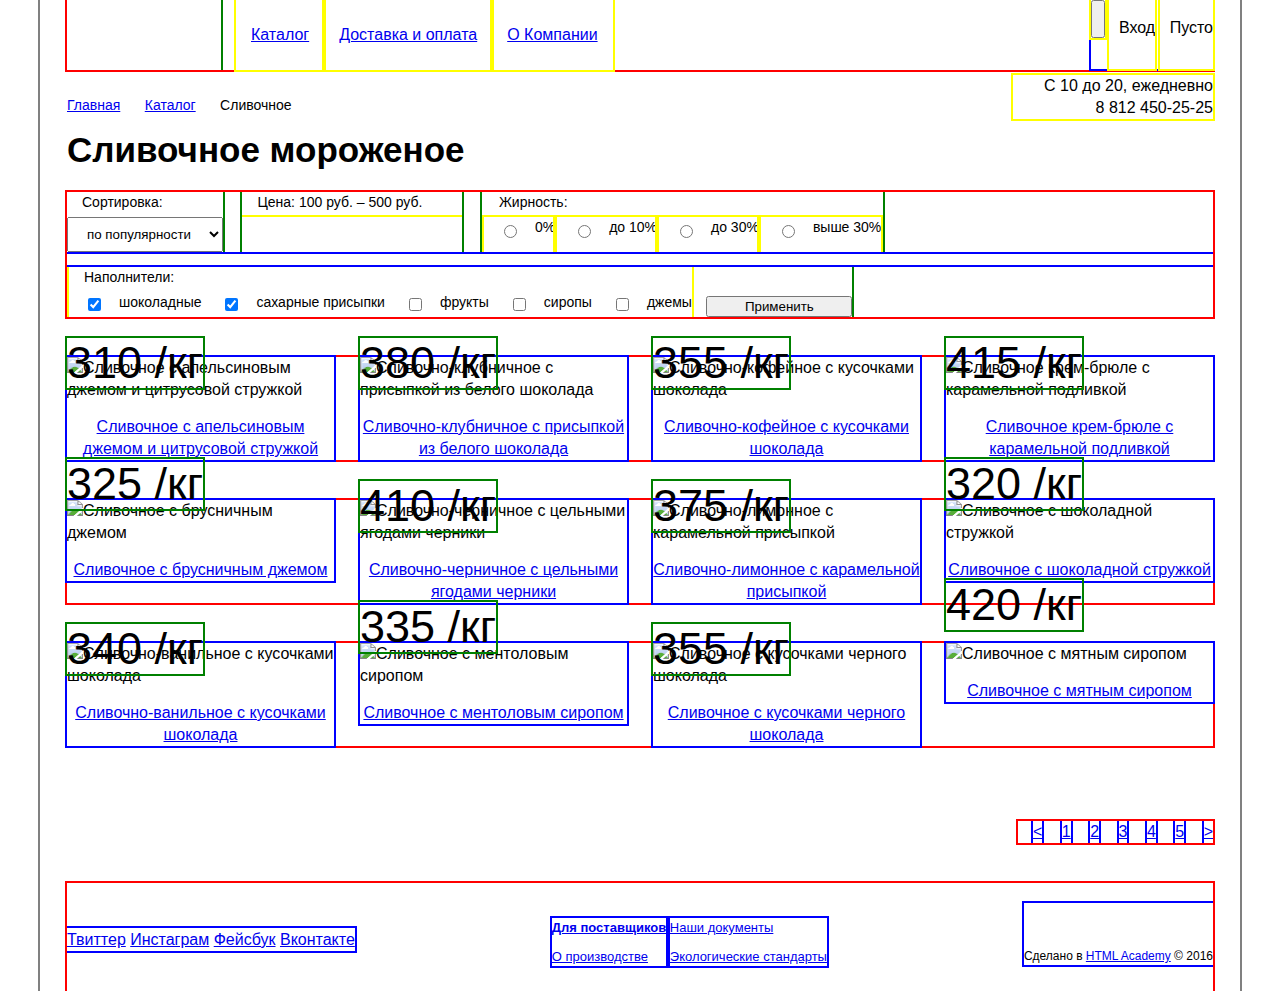
==== catalog.html @ 67624434 "setki" ====
<!DOCTYPE html>
<html lang="ru">
    <head>
        <meta charset="UTF-8">
        <meta http-equiv="X-UA-Compatible" content="IE=edge">
        <title>Глейси</title>
        <link href="css/normalize.css" type="text/css" rel="stylesheet">
        <link rel="stylesheet" href="css/style.css">
    </head>
    <body class="catalog">

        <header class="main-header clear-fix">
            <div class="column-left clear-fix">
                <div class="logo column-left">
                    <a href="index.html">
                        <img src="img/logo_gllacy.svg" width="154" height="64" alt="Глейси">
                    </a>
                </div> 
                <nav class="main-navigation column-left">
                    <ul>
                        <li class="menu-catalog"><a href="#">Каталог</a>
                            <ul class="sub-menu">
                                <li><a href="#">Новинки</a></li>
                                <li class="current">Сливочное</li>
                                <li><a href="#">Щербеты</a></li>
                                <li><a href="#">Фруктовый лед</a></li>
                                <li><a href="#">Мелорин</a></li>
                            </ul>
                        </li>
                        <li><a href="#">Доставка и оплата</a></li>
                        <li><a href="#">О Компании</a></li>
                    </ul>
                </nav>
            </div>

            <div class="column-right">
                <button class="search-form">
                    <form action="https://echo.htmlacademy.html" method="post">
                        <input type="search" name="search-item" placeholder="Что ищем?">
                    </form>
                </button>

                <div class="user-account">Вход
                    <form action="https://echo.htmlacademy.html" method="post">
                        <input type="mail" name="user-mail" placeholder="Электронная почта">
                        <input type="password" name="user-password" placeholder="Пароль">
                        <button type="submit">Войти</button>
                        <div>
                            <a href="#">Забыли пароль?</a>
                            <a href="#">Новая регистрация</a>
                        </div>
                    </form>
                </div>

                <div class="user-cart">Пусто
                    <div class="user-cart-items">
                        <table>
                            <tr class="user-cart-item">
                                <td class="user-cart-item-remouve"></td>
                                <td class="user-cart-item-image"><img src="img/icecreame_1.png" width="33" height="33"></td>
                                <td class="user-cart-item-title">Пломбир с апельсиновым джемом</td>
                                <td class="user-cart-item-couont">1,5 кг х 200 руб.</td>
                                <td class="user-cart-item-price">300 руб.</td>
                            </tr>
                            <tr class="user-cart-item">
                                <td class="user-cart-item-remouve"></td>
                                <td class="user-cart-item-image"><img src="img/icecreame_2.png" width="33" height="33"></td>
                                <td class="user-cart-item-title">Клубничный пломбир с присыпкой из белого шоколада</td>
                                <td class="user-cart-item-couont">1,5 кг х 300 руб</td>
                                <td class="user-cart-item-price">450 руб.</td>
                            </tr>
                        </table>
                        <div class="user-cart-items-summary">
                            Итого: <span class="price">750</span> руб.
                        </div>
                        <a class="btn" href="#">Оформить заказ</a>
                    </div>
                </div>

                <div class="header-contacts">
                    <div class="date-range">С 10 до 20, ежедневно</div>
                    <div class="phone">8 812 450-25-25</div>
                </div>
            </div>
        </header>

        <main class="catalog-content clear-fix">

            <ul class="breadcrumbs">
                <li><a href="#">Главная</a></li>
                <li><a href="#">Каталог</a></li>
                <li class="active">Сливочное</li>
            </ul>

            <h1 class="catalog-header">Сливочное мороженое</h1>

            <section class="catalog-filter">
                <form action="https://echo.htmlacademy.ru" method="post">
                    <div class="catalog-filter-row">
                        <div class="catalog-filter-item">
                            <label for="popularity-field">Сортировка:</label><br>
                            <select name="popularity" id="popularity-field">
                                <option value="по популярности">по популярности</option>
                                <option value="сначала недорогие">сначала недорогие</option>
                                <option value="сначала дорогие">сначала дорогие</option>
                                <option value="по жирности">по жирности</option>
                            </select>
                        </div>
                        <div class="catalog-filter-item">
                            <label>Цена: 100 руб. – 500 руб.</label>
                            <div class="price-range"></div>
                        </div>
                        <div class="catalog-filter-item">
                            <fieldset class="richness">
                                <legend>Жирность:</legend>
                                <div class="fieldset-item">
                                    <input type="radio" name="richnes" value="0" id="zero">
                                    <label for="zero">0%</label>
                                </div>
                                <div class="fieldset-item">
                                    <input type="radio" name="richnes" value="10" id="up-10">
                                    <label for="up-10">до 10%</label>
                                </div>
                                <div class="fieldset-item">
                                    <input type="radio" name="richnes" value="30" id="up-30">
                                    <label for="up-30">до 30%</label>
                                </div>
                                <div class="fieldset-item">
                                    <input type="radio" name="richnes" value="30" id="more-30">
                                    <label for="more-30">выше  30%</label>
                                </div>
                            </fieldset>
                        </div>
                    </div>
                    <div class="catalog-filter-row">
                        <div class="catalog-filter-item">
                            <fieldset class="fillers">
                                <legend>Наполнители:</legend>
                                <div class="fieldset-item">
                                    <input type="checkbox" name="chocolate" id="chocolate-field" checked>
                                    <label for="chocolate-field">шоколадные</label>
                                </div>
                                <div class="fieldset-item">
                                    <input type="checkbox" name="suger" id="suger-field" checked>
                                    <label for="suger-field">сахарные присыпки</label>
                                </div>
                                <div class="fieldset-item">
                                    <input type="checkbox" name="fruits" id="fruits-field">
                                    <label for="fruits-field">фрукты</label>
                                </div>
                                <div class="fieldset-item">
                                    <input type="checkbox" name="syrups" id="syrups-field">
                                    <label for="syrups-field">сиропы</label>
                                </div>
                                <div class="fieldset-item">
                                    <input type="checkbox" name="jams" id="jams-field">
                                    <label for="jams-field">джемы</label>
                                </div>
                            </fieldset>
                            <button class="btn" type="submit">Применить</button>
                        </div>
                    </div>
                </form>
            </section>

            <section class="goods">
                <div class="goods-row clear-fix">
                    <article class="goods-item">
                        <img src="img/goods_item_1.png" width="267" height="267" alt="Сливочное с апельсиновым джемом и цитрусовой стружкой">
                        <div class="goods-item-price">
                            <span class="goods-item-price-value">310</span>
                            <span class="goods-item-price-valute rouble"></span>
                            <span class="goods-item-unity">/кг</span>
                        </div>
                        <a class="goods-item-title" href="#">Сливочное с апельсиновым джемом и цитрусовой стружкой</a>
                        <button class="btn hidden">Быстрый просмотр</button>
                    </article>
                    <article class="goods-item">
                        <img src="img/goods_item_2.png" width="267" height="267" alt="Сливочно-клубничное с присыпкой из белого шоколада">
                        <div class="goods-item-price">
                            <span class="goods-item-price-value">380</span>
                            <span class="goods-item-price-valute rouble"></span>
                            <span class="goods-item-unity">/кг</span>
                        </div>
                        <a class="goods-item-title" href="#">Сливочно-клубничное с присыпкой из белого шоколада</a>
                        <button class="btn hidden">Быстрый просмотр</button>
                    </article>
                    <article class="goods-item">
                        <img src="img/goods_item_3.png" width="267" height="267" alt="Сливочно-кофейное с кусочками шоколада">
                        <div class="goods-item-price">
                            <span class="goods-item-price-value">355</span>
                            <span class="goods-item-price-valute rouble"></span>
                            <span class="goods-item-unity">/кг</span>
                        </div>
                        <a class="goods-item-title" href="#">Сливочно-кофейное с кусочками шоколада</a>
                        <button class="btn hidden">Быстрый просмотр</button>
                    </article>
                    <article class="goods-item">
                        <img src="img/goods_item_4.png" width="267" height="267" alt="Сливочное крем-брюле с карамельной подливкой">
                        <div class="goods-item-price">
                            <span class="goods-item-price-value">415</span>
                            <span class="goods-item-price-valute rouble"></span>
                            <span class="goods-item-unity">/кг</span>
                        </div>
                        <a class="goods-item-title" href="#">Сливочное крем-брюле с карамельной подливкой</a>
                        <button class="btn hidden">Быстрый просмотр</button>
                    </article>
                </div>
                <div class="goods-row clear-fix">
                    <article class="goods-item">
                        <img src="img/goods_item_5.png" width="267" height="267" alt="Сливочное с брусничным джемом">
                        <div class="goods-item-price">
                            <span class="goods-item-price-value">325</span>
                            <span class="goods-item-price-valute rouble"></span>
                            <span class="goods-item-unity">/кг</span>
                        </div>
                        <a class="goods-item-title" href="#">Сливочное с брусничным джемом</a>
                        <button class="btn hidden">Быстрый просмотр</button>
                    </article>
                    <article class="goods-item">
                        <img src="img/goods_item_6.png" width="267" height="267" alt="Сливочно-черничное с цельными ягодами черники">
                        <div class="goods-item-price">
                            <span class="goods-item-price-value">410</span>
                            <span class="goods-item-price-valute rouble"></span>
                            <span class="goods-item-unity">/кг</span>
                        </div>
                        <a class="goods-item-title" href="#">Сливочно-черничное с цельными ягодами черники</a>
                        <button class="btn hidden">Быстрый просмотр</button>
                    </article>
                    <article class="goods-item">
                        <img src="img/goods_item_7.png" width="267" height="267" alt="Сливочно-лимонное с карамельной присыпкой">
                        <div class="goods-item-price">
                            <span class="goods-item-price-value">375</span>
                            <span class="goods-item-price-valute rouble"></span>
                            <span class="goods-item-unity">/кг</span>
                        </div>
                        <a class="goods-item-title" href="#">Сливочно-лимонное с карамельной присыпкой</a>
                        <button class="btn hidden">Быстрый просмотр</button>
                    </article>
                    <article class="goods-item">
                        <img src="img/goods_item_8.png" width="267" height="267" alt="Сливочное с шоколадной стружкой">
                        <div class="goods-item-price">
                            <span class="goods-item-price-value">320</span>
                            <span class="goods-item-price-valute rouble"></span>
                            <span class="goods-item-unity">/кг</span>
                        </div>
                        <a class="goods-item-title" href="#">Сливочное с шоколадной стружкой</a>
                        <button class="btn hidden">Быстрый просмотр</button>
                    </article>
                </div>
                <div class="goods-row clear-fix">
                    <article class="goods-item">
                        <img src="img/goods_item_9.png" width="267" height="267" alt="Сливочно-ванильное с кусочками шоколада">
                        <div class="goods-item-price">
                            <span class="goods-item-price-value">340</span>
                            <span class="goods-item-price-valute rouble"></span>
                            <span class="goods-item-unity">/кг</span>
                        </div>
                        <a class="goods-item-title" href="#">Сливочно-ванильное с кусочками шоколада</a>
                        <button class="btn hidden">Быстрый просмотр</button>
                    </article>
                    <article class="goods-item">
                        <img src="img/goods_item_10.png" width="267" height="267" alt="Сливочноe с ментоловым сиропом">
                        <div class="goods-item-price">
                            <span class="goods-item-price-value">335</span>
                            <span class="goods-item-price-valute rouble"></span>
                            <span class="goods-item-unity">/кг</span>
                        </div>
                        <a class="goods-item-title" href="#">Сливочноe с ментоловым сиропом</a>
                        <button class="btn hidden">Быстрый просмотр</button>
                    </article>                    
                    <article class="goods-item">
                        <img src="img/goods_item_11.png" width="267" height="267" alt="Сливочное с кусочками черного шоколада">
                        <div class="goods-item-price">
                            <span class="goods-item-price-value">355</span>
                            <span class="goods-item-price-valute rouble"></span>
                            <span class="goods-item-unity">/кг</span>
                        </div>
                        <a class="goods-item-title" href="#">Сливочное с кусочками черного шоколада</a>
                        <button class="btn hidden">Быстрый просмотр</button>
                    </article>
                    <article class="goods-item">
                        <img src="img/goods_item_12.png" width="267" height="267" alt="Сливочное с мятным сиропом">
                        <div class="goods-item-price">
                            <span class="goods-item-price-value">420</span>
                            <span class="goods-item-price-valute rouble"></span>
                            <span class="goods-item-unity">/кг</span>
                        </div>
                        <a class="goods-item-title" href="#">Сливочное с мятным сиропом</a>
                        <button class="btn hidden">Быстрый просмотр</button>
                    </article>
                </div>
            </section>
                
            <ul class="pagination">
                <li class="prev"><a href="#">&lt;</a></li>
                <li class="active"><a href="#">1</a></li>
                <li><a href="#">2</a></li>
                <li><a href="#">3</a></li>
                <li><a href="#">4</a></li>
                <li><a href="#">5</a></li>
                <li class="next"><a href="#">&gt;</a></li>
            </ul>

        </main>

        <footer class="main-footer">

            <ul class="footer-social column-left">
                <li><a class="social-btn social-btn-twit" href="#">Твиттер</a></li>
                <li><a class="social-btn social-btn-inst" href="#">Инстаграм</a></li>
                <li><a class="social-btn social-btn-vb" href="#">Фейсбук</a></li>
                <li><a class="social-btn social-btn-vk" href="#">Вконтакте</a></li>
            </ul>

            <ul class="footer-info">
                <li>
                    <a href="#">Для поставщиков</a>
                    <a href="#">О производстве</a>
                </li>
                <li>
                    <a href="#">Наши документы</a>
                    <a href="#">Экологические стандарты</a>
                </li>
            </ul>

            <div class="footer-logo column-right">
                <a href="https://htmlacademy.ru">
                    <img src="img/log_htmlacademy.svg" width="108" height="38" alt="HTML Academy">
                </a>
                <p>Сделано в <a href="https://htmlacademy.ru">HTML Academy</a> © 2016</p>
            </div>
                
        </footer>
        <script src="js/script.js"></script>
    </body>
</html>
---- css/style.css ----
.column-left {
    float: left;
}

.column-right {
    float: right;
}

.clear-fix {
    content: '';
    display: table;
    clear: both;
}

.hidden {
    display: none;
}



body {
    outline: 2px solid grey;
    font-size: 16px;
    line-height: 22px;
    color: #000000;
    font-weight: normal;
    font-family: Roboto, Arial, sans-serif;
    padding-left: 27px;
    padding-right: 27px;
    width: 1146px;
    margin: 0 auto;
}

.index h2 {
    font-size: 35px;
    line-height: 43px;
    color: #ffffff;
    font-weight: bold;
}

.catalog h1 {
    font-size: 35px;
    line-height: 45px;
    color: #ffffff;
    font-weight: bold;
}





.main-header {
    outline: 2px solid red;
    width: 100%;
    position: relative;
    z-index: 2;
}

    .main-header .column-left {
        outline: 2px solid blue;
    }

        .main-header .logo {
            outline: 2px solid green;
            margin-right: 15px;
        }

        .main-header .main-navigation {
            outline: 2px solid green;
        }

            .main-navigation>ul {
                list-style-type: none;
                margin: 0;
                padding: 0;
                font-size: 0;
            }

                .main-navigation>ul>li {
                    outline: 2px solid yellow;
                    display: inline-block;
                    vertical-align: top;
                    font-size: 16px;
                    padding: 24px 15px;
                    position: relative;
                }

                    .main-navigation .sub-menu {
                        display: none;
                        outline: 2px solid orange;
                        list-style-type: none;
                        margin: 0;
                        padding: 0;

                        position: absolute;
                        top: 55px;
                        left: -4px;

                        width: 130px;
                        padding: 0 7.5px;
                    }

                    .menu-catalog > a:hover ~ .sub-menu {
                        display: block;
                    }

                        .sub-menu li {
                            font-size: 14px;
                            line-height: 20px;
                            padding: 10px 13px;
                        }

                        .sub-menu li:first-child {
                            border-bottom: 1px solid #d1d0ce;
                        }

    .main-header .column-right {
        outline: 2px solid blue;
        position: relative;
    }

        .main-header .search-form,
        .main-header .user-account,
        .main-header .user-cart {
            display: inline-block;
            vertical-align: top;
            height: 35px;
            padding: 17px 0 17px 10px;
        }

        .main-header .search-form {
            outline: 2px solid yellow;
            position: relative;
        }
            .search-form form {
                position: absolute;
                z-index: 10;
                right: 0;
                bottom: -80px;

                display: none;
                padding: 15px;

                background-color: #f8f7f4;
            }

                .search-form input {
                    font-size: 14px;
                    line-height: 24.3px;

                    padding: 8px 12.5px;

                    width: 220px;
                }

        .main-header .user-account {
            outline: 2px solid yellow;
            position: relative;
        }

            .user-account form {
                padding: 20px 15px 15px 15px;
                background-color: #f8f7f4;
                display: none;
                position: absolute;
                z-index: 10;
                right: 0;
            }

                .user-account input {
                    display: block;
                    font-size: 14px;
                    line-height: 24.3px;
                    padding: 8px 12.5px;
                    width: 220px;
                }

                .user-account input[type="mail"] {
                    margin-bottom: 10px;
                }

                .user-account input[type="password"] {
                    margin-bottom: 15px;
                }

                .user-account button {
                    margin-right: 20px;
                }
                .user-account div {
                    display: inline-block;
                    vertical-align: top;
                }

                    .user-account a {
                        display: block;
                    }

        .main-header .user-cart {
            outline: 2px solid yellow;
            position: relative;
        }
            .user-cart .user-cart-items {
                outline: 2px solid orange;
                display: none;
                position: absolute;
                right: 0;
                z-index: 10;
                padding: 25px 15px 20px 15px;
                background-color: #f8f7f4;
            }
                .user-cart-items table {
                    margin-bottom: 15px;
                    width: 521px;
                }

                    .user-cart .user-cart-item {
                        outline: 2px solid coral;
                        font-size: 13px;
                        line-height: 19px;
                    }

                        .user-cart-item td {
                            outline: 2px solid darkcyan;
                            padding: 10px;
                        }

                        .user-cart-item .user-cart-item-remouve {
                            width: 25px;
                            height: 33px;
                        }

                        .user-cart-item .user-cart-item-image {
                            width: 33px;
                            height: 33px;
                        }

                        .user-cart-item .user-cart-item-title {
                            width: 215px;
                        }
                    .user-cart-items .user-cart-items-summary {
                        border-top: 1px solid #cacac7;
                        font-size: 15px;
                        line-height: 21px;
                        font-weight: bold;
                        padding-top: 15px;
                        padding-bottom: 15px;
                        text-align: right;
                    }

                    .user-cart-items .btn {
                        float: right;
                    }

        .main-header .header-contacts {
            outline: 2px solid yellow;
            position: absolute;
            right: 0;
            top: 75px;
            text-align: right;
            width: 200px;
        }

.main-content {
    position: relative;
}

    .main-content .slider {
        position: relative;
    }

        .main-content .slider-image {
            outline: 2px solid blue;
            position: relative;
            height: 570px;
        }

            .slider-image img {
                position: absolute;
                top: -80px;
                z-index: -100;
            }

            .slider-image figcaption {
                position: absolute;
                left: 50%;
                top: 55%;

                font-size: 60px;
                line-height: 60.35px;
                color: #fff;

                width: 698px;
                transform: translateX(-349px);
                outline: 2px solid red;

                text-align: center;
            }

        .slider .slider-toggle-button {
            outline: 2px solid red;
            position: absolute;
            width: 280px;
            bottom: 65px;
            left: 50%;
            transform: translateX(-140px);

            text-align: center;
        }

        .slider .slider-toggle {
            outline: 2px solid red;
            list-style-type: none;
            margin: 0;
            padding: 0;

            position: absolute;
            bottom: 65px;
        }

            .slider-toggle li {
                display: inline-block;
                vertical-align: top;
                width: 20px;
                height: 20px;
                border: 2px solid #000;
                border-radius: 50%;
            }

    .main-content .promo-row {
        outline: 2px solid red;
        width: 100%;
        margin-bottom: 40px;
    }

        .promo-row .promo-item {
            outline: 2px solid blue;
            position: relative;
            width: 520px;
            height: 190px;
            padding: 20px;
        }

            .promo-item .promo-title {
                font-size: 35px;
                line-height: 45px;
                color: #000;
                margin: 0;
                margin-bottom: 15px;
            }

            .promo-item .promo-description {
                font-size: 18px;
                line-height: 24px;
                margin: 0;
            }

            .promo-item .promo-button {
                outline: 2px solid green;
                position: absolute;
                bottom: 20px;
                right: 20px;
            }

    .main-content .goods-row,
    .catalog-content .goods-row {
        outline: 2px solid red;
        margin-bottom: 40px;
    }

    .catalog-content .goods-row:last-child {
        margin-bottom: 0;
    }


        .goods-row .goods-item {
            outline: 2px solid blue;
            float: left;
            width: 267px;
            margin-right: 26px;
            position: relative;
        }

        .goods-row .goods-item:last-child {
            margin-right: 0;
        }

            .goods-item img {
                margin-bottom: 15px;
            }

            .goods-item .goods-item-price {
                outline: 2px solid green;
                position: absolute;
                bottom: 72px;
                font-size: 45px;
                line-height: 50px;
            }

            .goods-item .goods-item-title {
                display: block;
                font-size: 16px;
                line-height: 22px;

                text-align: center;
            }

    .main-content .shop-advantage {
        outline: 2px solid red;
        padding: 30px 20px 25px 20px;
        margin-bottom: 40px;
    }

        .shop-advantage .shop-advantage-main {
            font-size: 24px;
            line-height: 30px;
            margin: 0;
            margin-bottom: 25px;
        }

        .shop-advantage ul {
            list-style-type: none;
            margin: 0;
            padding: 0;

            width: 100%;
        }

            .shop-advantage li {
                outline: 2px solid blue;
                width: 540px;
            }

                .shop-advantage li p {
                    margin: 0;
                    font-size: 16px;
                    line-height: 22px;
                    padding-left: 55px;
                }

                .shop-advantage p:first-child {
                    margin-bottom: 20px;
                }

    .main-content .promo-row {
        
    }

        .promo-row .promo-item-news {

        }

            .promo-item-news div {
                font-size: 16px;
                line-height: 22px;
            }

            .promo-item-news a {
                font-size: 24px;
                line-height: 30px;
                font-weight: bold;
            }
        
        .promo-row .promo-item-delivery {

        }


            .promo-item-delivery p {
                font-size: 16px;
                line-height: 22px;
                margin: 0;
                margin-bottom: 35px;
            }

            .promo-item-delivery input {
                font: 16px;
                line-height: 24.3px;
                padding: 10px;
                width: 335px;
            }

    .main-content .map {
        outline: 2px solid red;
        position: relative;
    }

        .map .map-container {
            height: 430px;
        }

        .map .map-contacts {
            outline: 2px solid blue;
            position: absolute;
            right: 0;
            top: 67px;
            padding: 30px 28px;
        }

            .map-contacts p {
                margin: 0;
                font-size: 14px;
                line-height: 20px;
            }

            .map-contacts .map-contacts-address {
                margin-bottom: 20px;
            }

                .map-contacts span {
                    display: block;
                    font-size: 18px;
                    line-height: 24p;
                    font-weight: bold;
                }

                .map-contacts-address span {
                    margin-top: 10px;
                }

            .map-contacts .map-contacts-phone {
                margin-bottom: 25px;
            }

                .map-contacts-phone span {
                    margin-top: 10px;
                    margin-bottom: 10px;
                }

            .map-contacts > button {
                font-size: 17px;
                line-height: 24.3px;
                font-weight: bold;
                padding-top: 15px;
                padding-bottom: 15px;
                width: 100%;
            }

    .index .modal-window {
        outline: 2px solid green;
        display: none;
        position: fixed;
        top: 0;
        left: 0;
        z-index: 3;
        width: 100%;
        height: 100%;
        overflow: auto;
        background-color: rgba(0, 0, 0, 0.4);
    }

        .modal-window .modal-content {
            outline: 2px solid yellow;
            position: absolute;
            top: 100px;
            left: 50%;
            transform: translateX(-240px);
            padding: 15px 25px 25px 25px;
            width: 430px;
            background-color: #f8f7f4;
        }

            .modal-content p {
                margin: 0;
                margin-bottom: 20px;
                font-size: 24px;
                line-height: 30px;
            }

            .modal-content form {

            }

                .modal-content input {
                    display: block;
                    font-size: 16px;
                    line-height: 24.3px;
                    padding: 15px;
                    width: 236px;
                    margin-bottom: 20px;
                }

                .modal-content textarea {
                    display: block;
                    font-size: 16px;
                    line-height: 24.3px;
                    padding: 10px 15px;
                    width: 395px;
                    height: 135px;
                    margin-bottom: 25px;
                }

                .modal-content button {
                    float: right;
                }

                .modal-content .close {
                    width: 20px;
                    height: 20px;
                    border: 2px solid;
                    float: right;
                }

.main-footer {
    outline: 2px solid red;
    width: 100%;
    text-align: center;
    padding-bottom: 25px;
}

    .main-footer .footer-social,
    .main-footer .footer-info {
        list-style-type: none;
        margin: 0;
        padding: 0;
    }

    .main-footer .footer-social {
        outline: 2px solid blue;
        margin-top: 45px;
    }

        .footer-social li {
            display: inline-block;
            vertical-align: middle;
        }

    .main-footer .footer-info {
        outline: 2px solid blue;
        display: inline-block;
        margin-top: 35px;

        font-size: 13px;
        line-height: 19px;

        text-align: left;
    }

        .footer-info li {
            outline: 2px solid blue;
            display: inline-block;
            vertical-align: top;
        }

            .footer-info a {
                display: block;
            }

            .footer-info li:first-child a:first-child {
                font-weight: bold;
            }

            .footer-info a:first-child {
                margin-bottom: 10px;
            }

    .main-footer .footer-logo {
        outline: 2px solid blue;
        text-align: left;
        margin-top: 20px;
    }

        .footer-logo p {
            margin: 0;
            font-size: 12px;
            line-height: 18px;
        }


.catalog {

}

    .catalog .main-header {
        margin-bottom: 25px;
    }

    .catalog .catalog-content {

    }

        .catalog-content .breadcrumbs {
            list-style-type: none;
            margin: 0;
            margin-bottom: 10px;
            padding: 0;
        }

            .breadcrumbs li {
                display: inline-block;
                vertical-align: top;
                font-size: 14px;
                line-height: 20px;
                margin-right: 20px;
            }

        .catalog-content .catalog-header {
            color: #000;
            margin: 0;
            margin-bottom: 20px;
            font-size: 35px;
            line-height: 45px;
            font-weight: bold;
        }

        .catalog-content .catalog-filter {
            outline: 2px solid red;
            margin-bottom: 40px;
        }

            .catalog-filter .catalog-filter-row {
                outline: 2px solid blue;
            }

            .catalog-filter .catalog-filter-row:first-child {
                margin-bottom: 15px;
            }

                .catalog-filter-row .catalog-filter-item {
                    outline: 2px solid green;
                    display: inline-block;
                    vertical-align: top;
                    margin-right: 15px;
                }

                .catalog-filter-row .catalog-filter-item:last-child {
                    margin-right: 0;
                }

                    .catalog-filter-item .richness,
                    .catalog-filter-item .fillers {
                        font-size: 0;
                    }

                    .catalog-filter-item label {
                        display: inline-block;
                        vertical-align: middle;
                        font-size: 14px;
                        line-height: 20px;
                        padding-left: 15px;
                        margin-bottom: 5px;
                    }

                    .catalog-filter-item legend {
                        font-size: 14px;
                        line-height: 20px;
                        padding-left: 15px;
                        margin-bottom: 5px;
                    }

                    .catalog-filter-item select {
                        padding-left: 15px;
                        height: 35px;
                    }

                    .catalog-filter-item option {
                        font-size: 16px;
                        line-height: 22px;
                    }

                    .richness .fieldset-item {
                        outline: 2px solid yellow;
                        display: inline-block;
                        vertical-align: top;
                        padding-left: 18px;
                        height: 35px;
                    }

                    .richness .fieldset-item:first-of-type {
                        padding-left: 15px;
                    }

                        .fieldset-item input {
                            vertical-align: middle;
                        }

                    .catalog-filter-item .price-range {
                        outline: 2px solid yellow;
                        width: 220px;
                        height: 35px;
                    }

                    .catalog-filter-item fieldset {
                        border: none;
                    }

                    .catalog-filter-item .fillers {
                        outline: 2px solid yellow;
                        display: inline-block;
                        vertical-align: top;
                        margin-right: 10px;
                    }

                        .fillers .fieldset-item {
                            display: inline-block;
                            vertical-align: top;
                            padding-left: 20px;
                        }

                        .fillers .fieldset-item:first-of-type {
                            padding-left: 15px;
                        }

                    .catalog-filter-item button {
                        vertical-align: bottom;
                        width: 146px;
                    }

    .catalog-content .goods {
        margin-bottom: 75px;
    }

    .catalog-content .pagination {
        outline: 2px solid red;
        list-style-type: none;
        margin: 0;
        padding: 0;

        float: right;
    }

        .pagination li {
            outline: 2px solid blue;
            display: inline-block;
            vertical-align: top;
            font-size: 16px;
            line-height: 22px;
            margin-left: 15px;
        }

    .catalog .main-footer {
        margin-top: 40px;
    }
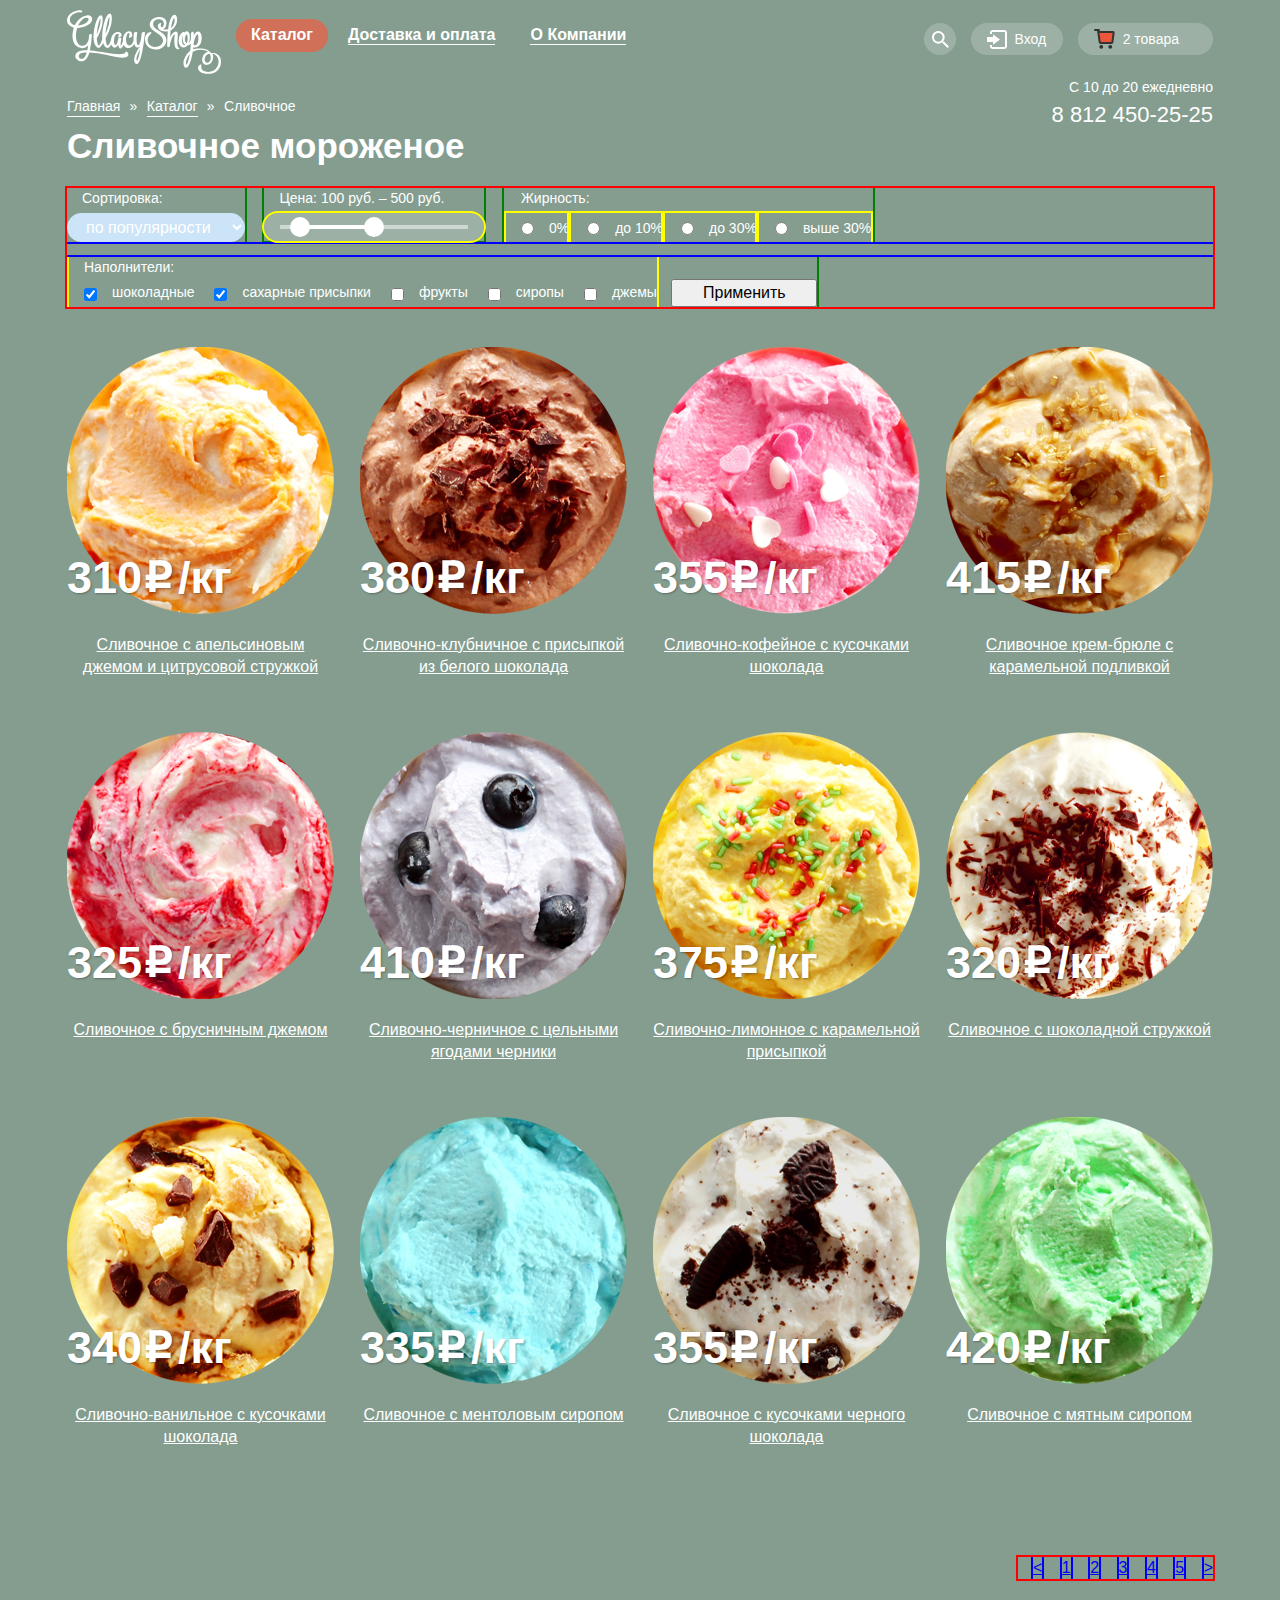
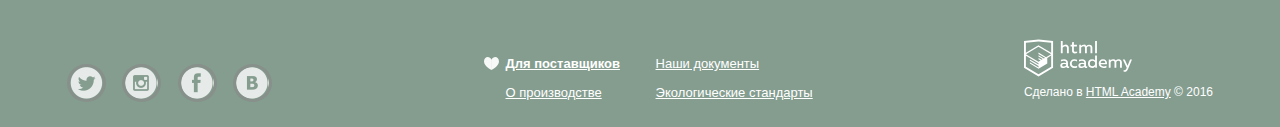
==== commit 2c624aba: "test" ====
--- a/catalog.html
+++ b/catalog.html
@@ -3,7 +3,7 @@
     <head>
         <meta charset="UTF-8">
         <meta http-equiv="X-UA-Compatible" content="IE=edge">
-        <title>Глейси</title>
+        <title>Глейси - Каталог</title>
         <link href="css/normalize.css" type="text/css" rel="stylesheet">
         <link rel="stylesheet" href="css/style.css">
     </head>
@@ -12,73 +12,79 @@
         <header class="main-header clear-fix">
             <div class="column-left clear-fix">
                 <div class="logo column-left">
-                    <a href="index.html">
-                        <img src="img/logo_gllacy.svg" width="154" height="64" alt="Глейси">
-                    </a>
+                    <a href="index.html"><img src="img/logo_gllacy.svg" width="154" height="64" alt="Глейси"></a>
                 </div> 
                 <nav class="main-navigation column-left">
-                    <ul>
-                        <li class="menu-catalog"><a href="#">Каталог</a>
+                    <ul class="main-menu">
+                        <li class="main-menu-item menu-catalog active">
+                            <a href="#">Каталог</a>
                             <ul class="sub-menu">
                                 <li><a href="#">Новинки</a></li>
-                                <li class="current">Сливочное</li>
+                                <li class="active">Сливочное</li>
                                 <li><a href="#">Щербеты</a></li>
                                 <li><a href="#">Фруктовый лед</a></li>
                                 <li><a href="#">Мелорин</a></li>
                             </ul>
                         </li>
-                        <li><a href="#">Доставка и оплата</a></li>
-                        <li><a href="#">О Компании</a></li>
+                        <li class="main-menu-item"><a href="#">Доставка и оплата</a></li>
+                        <li class="main-menu-item"><a href="#">О Компании</a></li>
                     </ul>
                 </nav>
             </div>
 
             <div class="column-right">
-                <button class="search-form">
-                    <form action="https://echo.htmlacademy.html" method="post">
-                        <input type="search" name="search-item" placeholder="Что ищем?">
-                    </form>
-                </button>
-
-                <div class="user-account">Вход
-                    <form action="https://echo.htmlacademy.html" method="post">
-                        <input type="mail" name="user-mail" placeholder="Электронная почта">
-                        <input type="password" name="user-password" placeholder="Пароль">
-                        <button type="submit">Войти</button>
-                        <div>
+                <div class="search-form-container">
+                    <button class="search-form">
+                        <form action="https://echo.htmlacademy.ru" method="post">
+                            <input type="search" name="search-item" placeholder="Что ищем?">
+                            <div class="dictation">Что ищем?</div>
+                        </form>
+                    </button>
+                </div>
+
+                <div class="user-account-container">
+                    <button class="user-account">Вход
+                        <form action="https://echo.htmlacademy.ru" method="post">
+                            <input type="mail" name="user-mail" placeholder="Электронная почта">
+                            <div class="dictation mail">Электронная почта</div>
+                            <input type="password" name="user-password" placeholder="Пароль">
+                            <div class="dictation password">Пароль</div>
+                            <input class="btn" type="submit" value="Войти">
                             <a href="#">Забыли пароль?</a>
                             <a href="#">Новая регистрация</a>
-                        </div>
-                    </form>
-                </div>
-
-                <div class="user-cart">Пусто
-                    <div class="user-cart-items">
-                        <table>
-                            <tr class="user-cart-item">
-                                <td class="user-cart-item-remouve"></td>
-                                <td class="user-cart-item-image"><img src="img/icecreame_1.png" width="33" height="33"></td>
-                                <td class="user-cart-item-title">Пломбир с апельсиновым джемом</td>
-                                <td class="user-cart-item-couont">1,5 кг х 200 руб.</td>
-                                <td class="user-cart-item-price">300 руб.</td>
-                            </tr>
-                            <tr class="user-cart-item">
-                                <td class="user-cart-item-remouve"></td>
-                                <td class="user-cart-item-image"><img src="img/icecreame_2.png" width="33" height="33"></td>
-                                <td class="user-cart-item-title">Клубничный пломбир с присыпкой из белого шоколада</td>
-                                <td class="user-cart-item-couont">1,5 кг х 300 руб</td>
-                                <td class="user-cart-item-price">450 руб.</td>
-                            </tr>
-                        </table>
-                        <div class="user-cart-items-summary">
-                            Итого: <span class="price">750</span> руб.
-                        </div>
-                        <a class="btn" href="#">Оформить заказ</a>
-                    </div>
+                        </form>
+                    </button>
+                </div>
+
+                <div class="user-cart-container">
+                    <button class="user-cart">2 товара
+                        <div class="user-cart-items clear-fix">
+                            <table>
+                                <tr class="user-cart-item">
+                                    <td class="user-cart-item-remouve"></td>
+                                    <td class="user-cart-item-image image1"></td>
+                                    <td class="user-cart-item-title">Пломбир с апельсиновым джемом</td>
+                                    <td class="user-cart-item-count">1,5 кг <span class="price">х 200 руб.</span></td>
+                                    <td class="user-cart-item-price">300 руб.</td>
+                                </tr>
+                                <tr class="user-cart-item">
+                                    <td class="user-cart-item-remouve"></td>
+                                    <td class="user-cart-item-image image2"></td>
+                                    <td class="user-cart-item-title">Клубничный пломбир с присыпкой из белого шоколада</td>
+                                    <td class="user-cart-item-count">1,5 кг <span class="price">х 300 руб.</span></td>
+                                    <td class="user-cart-item-price">450 руб.</td>
+                                </tr>
+                            </table>
+                            <div class="user-cart-items-summary">
+                                Итого: <span class="price">750</span> руб.
+                            </div>
+                            <a class="btn" href="#">Оформить заказ</a>
+                        </div>
+                    </button>
                 </div>
 
                 <div class="header-contacts">
-                    <div class="date-range">С 10 до 20, ежедневно</div>
+                    <div class="date-range">С 10 до 20 ежедневно</div>
                     <div class="phone">8 812 450-25-25</div>
                 </div>
             </div>
@@ -87,9 +93,9 @@
         <main class="catalog-content clear-fix">
 
             <ul class="breadcrumbs">
-                <li><a href="#">Главная</a></li>
-                <li><a href="#">Каталог</a></li>
-                <li class="active">Сливочное</li>
+                <li class="breadcrumbs-item"><a href="#">Главная</a></li>
+                <li class="breadcrumbs-item"><a href="#">Каталог</a></li>
+                <li class="breadcrumbs-item active">Сливочное</li>
             </ul>
 
             <h1 class="catalog-header">Сливочное мороженое</h1>
@@ -108,7 +114,13 @@
                         </div>
                         <div class="catalog-filter-item">
                             <label>Цена: 100 руб. – 500 руб.</label>
-                            <div class="price-range"></div>
+                            <div class="price-range-controls">
+                                <div class="scale">
+                                    <div class="bar"></div>
+                                </div>
+                                <div class="range-toggle range-toggle-min"></div>
+                                <div class="range-toggle range-toggle-max"></div>
+                            </div>
                         </div>
                         <div class="catalog-filter-item">
                             <fieldset class="richness">
@@ -304,13 +316,13 @@
 
         </main>
 
-        <footer class="main-footer">
+        <footer class="main-footer clear-fix">
 
             <ul class="footer-social column-left">
-                <li><a class="social-btn social-btn-twit" href="#">Твиттер</a></li>
-                <li><a class="social-btn social-btn-inst" href="#">Инстаграм</a></li>
-                <li><a class="social-btn social-btn-vb" href="#">Фейсбук</a></li>
-                <li><a class="social-btn social-btn-vk" href="#">Вконтакте</a></li>
+                <li class="social-btn social-btn-twit"><a href="#">Твиттер</a></li>
+                <li class="social-btn social-btn-inst"><a href="#">Инстаграм</a></li>
+                <li class="social-btn social-btn-fb"><a href="#">Фейсбук</a></li>
+                <li class="social-btn social-btn-vk"><a href="#">Вконтакте</a></li>
             </ul>
 
             <ul class="footer-info">
@@ -330,8 +342,9 @@
                 </a>
                 <p>Сделано в <a href="https://htmlacademy.ru">HTML Academy</a> © 2016</p>
             </div>
-                
+
         </footer>
+
         <script src="js/script.js"></script>
     </body>
 </html>--- a/css/style.css
+++ b/css/style.css
@@ -6,7 +6,7 @@
     float: right;
 }
 
-.clear-fix {
+.clear-fix:after {
     content: '';
     display: table;
     clear: both;
@@ -16,10 +16,7 @@
     display: none;
 }
 
-
-
 body {
-    outline: 2px solid grey;
     font-size: 16px;
     line-height: 22px;
     color: #000000;
@@ -29,6 +26,7 @@
     padding-right: 27px;
     width: 1146px;
     margin: 0 auto;
+    background-color: #849d8f;
 }
 
 .index h2 {
@@ -50,215 +48,584 @@
 
 
 .main-header {
-    outline: 2px solid red;
-    width: 100%;
     position: relative;
     z-index: 2;
 }
 
     .main-header .column-left {
-        outline: 2px solid blue;
+    }
+
+    .main-header .column-right {
+
     }
 
         .main-header .logo {
-            outline: 2px solid green;
             margin-right: 15px;
-        }
+            width: 154px;
+            height: 70px;
+            position: relative;
+        }
+
+            .main-header .logo img {
+                width: 154px;
+                height: 64px;
+                position: absolute;
+                top: 10px;
+            }
 
         .main-header .main-navigation {
-            outline: 2px solid green;
-        }
-
-            .main-navigation>ul {
+        }
+
+            .main-navigation .main-menu {
                 list-style-type: none;
                 margin: 0;
                 padding: 0;
                 font-size: 0;
             }
 
-                .main-navigation>ul>li {
-                    outline: 2px solid yellow;
+                .main-menu .main-menu-item {
                     display: inline-block;
                     vertical-align: top;
+                    padding: 19px 0;
+                    line-height: 0;
+                    position: relative;
+                    margin-right: 5px;
+                }
+
+                .main-menu-item>a:after {
+                    content: '';
+                    display: block;
+                    height: 1px;
+                    box-shadow: 0 -4px 0 0 #fff;
+                }
+
+                .main-menu-item:hover>a:after {
+                    content: '';
+                    display: block;
+                    height: 1px;
+                    box-shadow: none;
+                }
+
+                .main-menu-item:hover>a {
+                    background-color: #f7f6f3;
+                    border-radius: 16px;
+                    border-bottom: none;
+                    color: #000;
+                }
+
+                .main-menu-item>a:active {
+                    box-shadow: inset 0 1px 4px 0 #686868;
+                }
+
+                .main-menu-item>a {
+                    display: block;
                     font-size: 16px;
-                    padding: 24px 15px;
-                    position: relative;
-                }
-
-                    .main-navigation .sub-menu {
+                    line-height: 26px;
+                    font-weight: bold;
+                    color: #fff;
+                    text-decoration: none;
+                    padding: 3px 15px;
+                }
+
+                .main-menu .main-menu-item.active {
+                    padding-top: 19px;
+                    padding-bottom: 19px;
+                }
+
+                .main-menu .main-menu-item.active>a {
+                    background-color: #d07058;
+                    border-radius: 16px;
+                    border-bottom: none;
+                    color: #000;
+                    
+                    font-size: 16px;
+                    line-height: 26px;
+                    font-weight: bold;
+                    color: #fff;
+                    text-decoration: none;
+                    cursor: pointer;
+                }
+
+                    .main-menu-item.active>a:after {
+                        box-shadow: none;
+                    }
+
+                .main-menu-item:first-child {
+                    z-index: 3
+                }
+
+                .main-menu-item:nth-child(2) {
+                    z-index: 2;
+                }
+
+                .main-menu-item:nth-child(3) {
+                    z-index: 1;
+                }
+
+                    .menu-catalog .sub-menu {
                         display: none;
-                        outline: 2px solid orange;
                         list-style-type: none;
                         margin: 0;
-                        padding: 0;
+                        padding: 8px 0 7px 0;
 
                         position: absolute;
-                        top: 55px;
-                        left: -4px;
-
-                        width: 130px;
-                        padding: 0 7.5px;
-                    }
-
-                    .menu-catalog > a:hover ~ .sub-menu {
+                        top: 56px;
+                        left: -7px;
+
+                        background-color: #f8f7f4;
+                        border-radius: 5px;
+
+                        box-shadow: 0 20px 20px 0 rgba(0, 0, 0, 0.4);
+                    }
+
+                    .menu-catalog:hover .sub-menu {
                         display: block;
                     }
 
                         .sub-menu li {
                             font-size: 14px;
-                            line-height: 20px;
-                            padding: 10px 13px;
+                            line-height: 24px;
+                            font-weight: normal;
+                            white-space: nowrap;
+                            padding: 4px 21px;
                         }
 
                         .sub-menu li:first-child {
+                            font-size: 14px;
+                            line-height: 24px;
+                            font-weight: bold;
+                            padding-bottom: 3px;
+                            margin-bottom: 3px;
+                            position: relative;
+                        }
+
+                        .sub-menu li:first-child:after {
+                            content: '';
+                            display: block;
+                            position: absolute;
+                            bottom: -2px;
+                            left: 6px;
+                            width: 126px;
                             border-bottom: 1px solid #d1d0ce;
                         }
 
+                        .sub-menu li:last-child {
+                            padding-bottom: 0;
+                        }
+
+                            .sub-menu li a{
+                                color: #000;
+                                text-decoration: none;
+                                
+                            }
+
+                            .sub-menu li:hover {
+                                background-color: #fbded7;
+                            }
+
+                            .sub-menu li:active {
+                                background-color: #f6b5a5;
+                            }
+
+                            .sub-menu li.active {
+                                background-color: #d07058;
+                            }
+
     .main-header .column-right {
-        outline: 2px solid blue;
         position: relative;
     }
 
-        .main-header .search-form,
-        .main-header .user-account,
-        .main-header .user-cart {
+        .main-header .search-form-container,
+        .main-header .user-account-container,
+        .main-header .user-cart-container {
             display: inline-block;
-            vertical-align: top;
-            height: 35px;
-            padding: 17px 0 17px 10px;
-        }
-
-        .main-header .search-form {
-            outline: 2px solid yellow;
-            position: relative;
-        }
-            .search-form form {
-                position: absolute;
-                z-index: 10;
-                right: 0;
-                bottom: -80px;
-
-                display: none;
-                padding: 15px;
-
-                background-color: #f8f7f4;
-            }
-
-                .search-form input {
-                    font-size: 14px;
-                    line-height: 24.3px;
-
-                    padding: 8px 12.5px;
-
-                    width: 220px;
-                }
-
-        .main-header .user-account {
-            outline: 2px solid yellow;
-            position: relative;
-        }
-
-            .user-account form {
-                padding: 20px 15px 15px 15px;
-                background-color: #f8f7f4;
-                display: none;
-                position: absolute;
-                z-index: 10;
-                right: 0;
-            }
-
-                .user-account input {
-                    display: block;
-                    font-size: 14px;
-                    line-height: 24.3px;
-                    padding: 8px 12.5px;
-                    width: 220px;
-                }
-
-                .user-account input[type="mail"] {
-                    margin-bottom: 10px;
-                }
-
-                .user-account input[type="password"] {
-                    margin-bottom: 15px;
-                }
-
-                .user-account button {
-                    margin-right: 20px;
-                }
-                .user-account div {
-                    display: inline-block;
-                    vertical-align: top;
-                }
+            vertical-align: middle;
+            font-size: 0;
+            line-height: 0;
+            padding-top: 23px;
+            padding-bottom: 15px;
+        }
+
+            .search-form-container:hover form,
+            .user-account-container:hover form,
+            .user-cart-container:hover .user-cart-items {
+                display: block;
+            }
+
+            .main-header .search-form,
+            .main-header .user-account,
+            .main-header .user-cart {
+                border: none;
+                outline: none;
+                background-color: rgba(255, 255, 255, 0.2);
+            }
+
+            .main-header .search-form {
+                position: relative;
+                background-image: url("../img/icon_search.svg");
+                background-repeat: no-repeat;
+                background-position: center;
+                
+                height: 32px;
+                width: 32px;
+                margin-right: 10px;
+                border-radius: 50%;
+            }
+
+            .search-form-container:hover .search-form {
+                background-image: url("../img/icon_search_hvr.svg");
+                background-color: #fff;
+            }
+
+                .search-form form {
+                    position: absolute;
+                    z-index: 10;
+                    right: 0;
+                    top: 36px;
+
+                    display: none;
+                    padding: 17px 15px;
+                    
+                    border-radius: 5px;
+                    background-color: #f8f7f4;
+
+                    box-shadow: 0 20px 20px 0 rgba(0, 0, 0, 0.4);
+                    cursor: default;
+                }
+
+                    .search-form input,
+                    .user-account input[type="mail"],
+                    .user-account input[type="password"] {
+                        font-size: 16px;
+                        line-height: 24px;
+                        font-weight: bold;
+                        color: #353535;
+
+                        padding: 8px 12.5px;
+                        border: 1px solid #d3d3d2;
+                        border-radius: 4px;
+                        width: 220px;
+                    }
+
+                    .search-form input::-webkit-input-placeholder,
+                    .user-account input[type="mail"]::-webkit-input-placeholder,
+                    .user-account input[type="password"]::-webkit-input-placeholder {
+                        font-weight: normal;
+                    }
+
+                    .search-form input:hover,
+                    .user-account input[type="mail"]:hover,
+                    .user-account input[type="password"]:hover {
+                        border: 2px solid #c7c6c5;
+                        padding: 7px 11.5px;
+                    }
+
+                    .search-form input:focus,
+                    .user-account input[type="mail"]:focus,
+                    .user-account input[type="password"]:focus {
+                        border: 2px solid #8fbdec;
+                        padding: 7px 11.5px;
+                    }
+
+                    .search-form input:focus::-webkit-input-placeholder,
+                    .user-account input[type="mail"]:focus::-webkit-input-placeholder,
+                    .user-account input[type="password"]:focus::-webkit-input-placeholder {
+                        color: transparent;
+                    }
+
+                    .search-form .dictation,
+                    .user-account .dictation.mail,
+                    .user-account .dictation.password {
+                        font-size: 11px;
+                        position: absolute;
+                        left: 28.5px;
+                        color: #8fbdec;
+                        display: none;
+                    }
+
+                    .search-form .dictation {
+                        top: 9px;
+                    }
+
+                    .user-account .dictation.mail {
+                        top: 0;
+                    }
+
+                    .user-account .dictation.password {
+                        top: 58px;
+                    }
+
+                    .search-form input:focus ~ .dictation,
+                    .user-account input[type="mail"]:focus ~ .dictation.mail,
+                    .user-account input[type="password"]:focus ~ .dictation.password {
+                        display: block;
+                    }
+
+            .main-header .user-account {
+                position: relative;
+                border-radius: 16px;
+                font-size: 14px;
+                line-height: 24px;
+                padding-top: 4px;
+                padding-bottom: 4px;
+                padding-right: 17px;
+                padding-left: 44px;
+                color: #fff;
+                background-image: url("../img/icon_login.svg");
+                background-repeat: no-repeat;
+                background-position: 16px center;
+                margin-right: 10px;
+            }
+
+            .user-account-container:hover .user-account {
+                background-image: url("../img/icon_login_hvr.svg");
+                background-color: #fff;
+                color: #000;
+            }
+
+                .user-account form {
+                    padding: 20px 16px 17px 16px;
+                    background-color: #f8f7f4;
+                    display: none;
+                    position: absolute;
+                    z-index: 10;
+                    right: 0;
+                    top: 36px;
+
+                    border-radius: 5px;
+                    box-shadow: 0 20px 20px 0 rgba(0, 0, 0, 0.4);
+                    cursor: default;
+                }
+
+                    .user-account input[type="mail"],
+                    .user-account input[type="password"] {
+                        display: block;
+                    }
+
+                    .user-account input[type="mail"] {
+                        margin-bottom: 15px;
+                    }
+
+                    .user-account input[type="password"] {
+                        margin-bottom: 15px;
+                    }
+
+                    .user-account input[type="submit"] {
+                        position: absolute;
+                        left: 16px;
+                        width: 102px;
+
+                        padding: 5px 0;
+                        font-size: 15px;
+                        line-height: 26px;
+                        font-weight: bold;
+
+                        border: none;
+                        border-radius: 18px;
+                        background-image: linear-gradient(#f26843, #e54c38);
+                        color: #fff;
+                        box-shadow: 0 1px 1px 0 #cb695f;
+                        outline: none;
+                    }
+
+                    .user-account input[type="submit"]:hover {
+                        background-image: linear-gradient(#f58569, #ec6f5e);
+                        box-shadow: 0 1px 1px 0 #c35348;
+                    }
+
+                    .user-account input[type="submit"]:active {
+                        background-image: linear-gradient(#d84833, #e36c4b);
+                        box-shadow: 0 -1px 1px #9b3527;
+                    }
+                
 
                     .user-account a {
                         display: block;
-                    }
-
-        .main-header .user-cart {
-            outline: 2px solid yellow;
-            position: relative;
-        }
-            .user-cart .user-cart-items {
-                outline: 2px solid orange;
-                display: none;
+                        margin-left: 120px;
+                        font-size: 13px;
+                        line-height: 21px;
+                        text-align: left;
+                        color: #333;
+                    }
+
+                    .user-account a:hover {
+                        color: #ec593c;
+                    }
+
+            .main-header .user-cart {
+                position: relative;
+                font-size: 14px;
+                line-height: 24px;
+                padding-top: 4px;
+                padding-bottom: 4px;
+                padding-right: 34px;
+                padding-left: 45px;
+                border-radius: 16px;
+                color: #fff;
+                background-image: url("../img/icon_cart_full.png");
+                background-repeat: no-repeat;
+                background-position: 16px center;
+            }
+
+            .user-cart-container:hover .user-cart {
+                background-image: url("../img/icon_cart_full.png");
+                background-color: #fff;
+                color: #000;
+            }
+                .user-cart .user-cart-items {
+                    display: none;
+                    position: absolute;
+                    right: 0;
+                    top: 36px;
+                    z-index: 10;
+                    padding: 26px 15px 19px 15px;
+                    background-color: #f8f7f4;
+
+                    border-radius: 5px;
+                    box-shadow: 0 20px 20px  rgba(0, 0, 0, 0.4);
+                    cursor: default;
+                }
+                    .user-cart-items table {
+                        margin-bottom: 15px;
+                        width: 511px;
+                    }
+
+                        .user-cart .user-cart-item {
+                            font-size: 13px;
+                            line-height: 19px;
+                            display: block;
+                        }
+                            .user-cart-items .user-cart-item:first-child {
+                                margin-bottom: 20px;
+                            }
+
+                            .user-cart-item td {
+                                color: #333;
+                                font-size: 13px;
+                                line-height: 19px;
+                                vertical-align: baseline;
+                                padding-top: 10px;
+                            }
+
+                            .user-cart-item .user-cart-item-remouve {
+                                position: relative;
+                                width: 18px;
+                                cursor: pointer;
+                                border: none;
+                                outline: none;
+                                height: 0;
+                            }
+
+                                .user-cart-item-remouve:after,
+                                .user-cart-item-remouve:before {
+                                    content: '';
+                                    display: block;
+                                    position: absolute;
+                                    width: 16px;
+                                    height: 2px;
+                                    background-color: #404040;
+                                    left: 0;
+                                    top: 20px;
+                                }
+
+                                .user-cart-item-remouve:after {
+                                    transform: rotate(45deg);
+                                }
+
+                                .user-cart-item-remouve:before {
+                                    transform: rotate(-45deg);
+                                }
+
+                            .user-cart-item .user-cart-item-image {
+                                width: 50px;
+                                height: 33px;
+                            }
+
+                            .user-cart-item-image.image1 {
+                                background-image: url("../img/icecream_1.png");
+                                background-repeat: no-repeat;
+                                background-position: center;
+                            }
+
+                            .user-cart-item-image.image2 {
+                                background-image: url("../img/icecream_2.png");
+                                background-repeat: no-repeat;
+                                background-position: center;
+                            }
+
+                            .user-cart-item .user-cart-item-title {
+                                width: 215px;
+                                text-align: left;
+                                padding-left: 10px;
+                                padding-right: 10px;
+                            }
+                            .user-cart-item-count {
+                                padding-left: 15px;
+                                padding-right: 15px;
+                            }
+
+                                .user-cart-item-count .price {
+                                    color: #808080;
+                                }
+
+                            .user-cart-item-price {
+                                padding-left: 15px;
+                                padding-right: 15px;
+                            }
+
+                        .user-cart-items .user-cart-items-summary {
+                            border-top: 1px solid #cacac7;
+                            font-size: 15px;
+                            line-height: 21px;
+                            font-weight: bold;
+                            padding-top: 14px;
+                            padding-bottom: 14px;
+                            text-align: right;
+                            color: #333;
+                        }
+
+                        .user-cart-items .btn {
+                            float: right;
+                            font-size: 15px;
+                            line-height: 24px;
+                            text-decoration: none;
+                            font-weight: bold;
+                            background-image: linear-gradient(#f26843, #e54c38);
+                            box-shadow: 0 1px 1px 0 #cb695f;
+                            padding: 5px 23px;
+                            border-radius: 17px;
+                            color: #fff;
+                        }
+
+                        .user-cart-items .btn:hover {
+                            background-image: linear-gradient(#f58569, #ec6f5e);
+                            box-shadow: 0 1px 1px 0 #c35348;
+                        }
+
+                        .user-cart-items .btn:active {
+                            background-image: linear-gradient(#d84833, #e36c4b);
+                            box-shadow: 0 -1px 1px #9b3527;
+                            outline: none;
+                        }
+
+            .main-header .header-contacts {
                 position: absolute;
                 right: 0;
-                z-index: 10;
-                padding: 25px 15px 20px 15px;
-                background-color: #f8f7f4;
-            }
-                .user-cart-items table {
-                    margin-bottom: 15px;
-                    width: 521px;
-                }
-
-                    .user-cart .user-cart-item {
-                        outline: 2px solid coral;
-                        font-size: 13px;
-                        line-height: 19px;
-                    }
-
-                        .user-cart-item td {
-                            outline: 2px solid darkcyan;
-                            padding: 10px;
-                        }
-
-                        .user-cart-item .user-cart-item-remouve {
-                            width: 25px;
-                            height: 33px;
-                        }
-
-                        .user-cart-item .user-cart-item-image {
-                            width: 33px;
-                            height: 33px;
-                        }
-
-                        .user-cart-item .user-cart-item-title {
-                            width: 215px;
-                        }
-                    .user-cart-items .user-cart-items-summary {
-                        border-top: 1px solid #cacac7;
-                        font-size: 15px;
-                        line-height: 21px;
-                        font-weight: bold;
-                        padding-top: 15px;
-                        padding-bottom: 15px;
-                        text-align: right;
-                    }
-
-                    .user-cart-items .btn {
-                        float: right;
-                    }
-
-        .main-header .header-contacts {
-            outline: 2px solid yellow;
-            position: absolute;
-            right: 0;
-            top: 75px;
-            text-align: right;
-            width: 200px;
-        }
+                top: 75px;
+                text-align: right;
+                width: 200px;
+                color: #fff;
+            }
+
+                .header-contacts .date-range {
+                    font-size: 14px;
+                    line-height: 24px;
+                }
+
+                .header-contacts .phone {
+                    font-size: 22px;
+                    line-height: 32px;
+                }
 
 .main-content {
     position: relative;
@@ -269,81 +636,133 @@
     }
 
         .main-content .slider-image {
-            outline: 2px solid blue;
             position: relative;
             height: 570px;
+            margin-bottom: 0;
         }
 
             .slider-image img {
+                width: 1045px;
+                height: 881px;
                 position: absolute;
-                top: -80px;
+                top: -87px;
+                left: 50%;
+                transform: translateX(-50%);
                 z-index: -100;
             }
 
             .slider-image figcaption {
                 position: absolute;
                 left: 50%;
-                top: 55%;
+                top: 305px;
 
                 font-size: 60px;
                 line-height: 60.35px;
                 color: #fff;
 
                 width: 698px;
-                transform: translateX(-349px);
-                outline: 2px solid red;
+                transform: translateX(-50%);
 
                 text-align: center;
             }
 
-        .slider .slider-toggle-button {
-            outline: 2px solid red;
+        .slider .slider-button {
             position: absolute;
-            width: 280px;
-            bottom: 65px;
+            
+            top: 465px;
             left: 50%;
-            transform: translateX(-140px);
+            transform: translateX(-50%);
+
+            font-size: 32px;
+            line-height: 42px;
+            font-weight: bold;
+            text-decoration: none;
+            padding: 11px 43px;
+
+            border-radius: 32px;
+
+            background-image: linear-gradient(#f26843, #e74b36);
+            text-shadow: 0 3px 1px rgba(0, 0, 0, 0.3);
+            box-shadow: 0 2px 1px #9e4334;
+            color: #fff;
 
             text-align: center;
         }
 
+        .slider .slider-button:hover {
+            background-image: linear-gradient(#f58669, #ec6f5e);
+            box-shadow: 0 2px 1px 0 #ac1000;
+        }
+
+        .slider .slider-button:active {
+            background-image: linear-gradient(#d84732, #e1613e);
+            box-shadow: 0 -2px 1px #952718;
+        }
+
         .slider .slider-toggle {
-            outline: 2px solid red;
             list-style-type: none;
             margin: 0;
             padding: 0;
 
             position: absolute;
-            bottom: 65px;
+            top: 486px;
+
+            font-size: 0;
         }
 
             .slider-toggle li {
                 display: inline-block;
                 vertical-align: top;
-                width: 20px;
-                height: 20px;
-                border: 2px solid #000;
+                width: 18px;
+                height: 18px;
+                border: 2px solid #fff;
                 border-radius: 50%;
+                margin-right: 8px;
+                cursor: pointer;
+            }
+
+            .slider-toggle li:first-child {
+                background-color: #fff;
+            }
+
+            .slider-toggle li:last-child {
+                margin-right: 0;
+            }
+
+            .slider-toggle li:hover {
+                background-color: #b2c1b7;
+            }
+
+            .slider-toggle li:active {
+                background-color: #fff;
             }
 
     .main-content .promo-row {
-        outline: 2px solid red;
         width: 100%;
         margin-bottom: 40px;
+        color: #fff;
     }
 
         .promo-row .promo-item {
-            outline: 2px solid blue;
             position: relative;
             width: 520px;
             height: 190px;
             padding: 20px;
+            border-radius: 10px;
+        }
+
+        .promo-row .promo-1 {
+            background-image: url("../img/bg_promo_1.jpg");
+        }
+
+        .promo-row .promo-2 {
+            background-image: url("../img/bg_promo_2.jpg");
         }
 
             .promo-item .promo-title {
                 font-size: 35px;
                 line-height: 45px;
-                color: #000;
+                color: #fff;
                 margin: 0;
                 margin-bottom: 15px;
             }
@@ -355,46 +774,151 @@
             }
 
             .promo-item .promo-button {
-                outline: 2px solid green;
                 position: absolute;
                 bottom: 20px;
                 right: 20px;
+                color: #fff;
+                text-decoration: none;
+                font-size: 18px;
+                line-height: 28px;
+                font-weight: bold;
+                padding: 9px 22px;
+                background-image: linear-gradient(#ef6742, #c83725);
+                box-shadow: 0 2px 1px 0 #540400;
+                border-radius: 23px;
+            }
+
+            .promo-item .promo-button:hover {
+                background-image: linear-gradient(#f58669, #ec6f5e);
+                box-shadow: 0 2px 1px #9d0c05;
+            }
+
+            .promo-item .promo-button:active {
+                background-image: linear-gradient(#d84732, #e1613e);
+                box-shadow: 0 -2px 1px #a52f1f;
             }
 
     .main-content .goods-row,
     .catalog-content .goods-row {
-        outline: 2px solid red;
-        margin-bottom: 40px;
+        margin-bottom: 20px;
     }
 
     .catalog-content .goods-row:last-child {
         margin-bottom: 0;
     }
 
-
         .goods-row .goods-item {
-            outline: 2px solid blue;
             float: left;
             width: 267px;
+            height: 365px;
             margin-right: 26px;
             position: relative;
+            font-size: 0;
+            text-align: center;
+        }
+
+        .goods-row .goods-item:hover {
+            background-color: rgba(255, 255, 255, 0.3);
+            padding: 10px 0 0 0;
+            text-align: center;
+            border-radius: 4px;
+            height: 355px;
+            padding-left: 10px;
+            padding-right: 10px;
+            width: 247px;
+        }
+
+        .goods-item:hover img {
+            width: 247px;
+            height: 247px;
+            margin-bottom: 0;
+        }
+
+        .goods-item:hover .goods-item-price {
+            bottom: 112px;
+            left: 10px;
         }
 
         .goods-row .goods-item:last-child {
             margin-right: 0;
         }
 
+        .goods-item:hover .goods-item-hit {
+            top: 10px;
+            left: 10px;
+        }
+
+        .goods-item a.quick-view {
+            display: none;
+        }
+
+        .goods-item:hover a.quick-view {
+            display: inline-block;
+            font-size: 15px;
+            line-height: 24px;
+            font-weight: bold;
+            padding: 5px 27px;
+            color: #fff;
+            text-decoration: none;
+            background-image: linear-gradient(#f26843, #e74b36);
+            border-radius: 17px;
+            box-shadow: 0 2px 1px #ab3f31;
+            margin-bottom: 20px;
+        }
+
+        .goods-item a.quick-view:hover {
+            background-image: linear-gradient(#f58569, #ec6f5e);
+            box-shadow: 0 2px 1px #ac1000;
+        }
+
+        .goods-item a.quick-view:active {
+            background-image: linear-gradient(#d74632, #e1613e);
+            box-shadow: 0 2px 1px #952718;
+        }
+
+            .goods-item-hit {
+                width: 61px;
+                height: 61px;
+                background-image: url("../img/hit.png");
+                background-repeat: no-repeat;
+                background-position: 0 0;
+                position: absolute;
+                top: 0;
+                left: 0;
+            }
+
             .goods-item img {
                 margin-bottom: 15px;
             }
 
             .goods-item .goods-item-price {
-                outline: 2px solid green;
                 position: absolute;
-                bottom: 72px;
-                font-size: 45px;
-                line-height: 50px;
-            }
+                bottom: 107px;
+                font-size: 0;
+                font-weight: bold;
+                color: #fff;
+            }
+
+                .goods-item-price .goods-item-price-value,
+                .goods-item-price .goods-item-unity {
+                    display: inline-block;
+                    vertical-align: top;
+                    line-height: 55px;
+                    font-size: 45px;
+                    text-shadow: 1px 1px 2px rgba(0, 0, 0, 0.3);
+                }
+
+
+                .goods-item-price .goods-item-price-valute {
+                    display: inline-block;
+                    vertical-align: top;
+                    width: 36px;
+                    height: 55px;
+                    background-image: url("../img/rouble.svg");
+                    background-repeat: no-repeat;
+                    background-position: center;
+                }
+
 
             .goods-item .goods-item-title {
                 display: block;
@@ -402,12 +926,20 @@
                 line-height: 22px;
 
                 text-align: center;
+                color: #fff;
+                margin-top: -6px;
+                margin-bottom: 10px;
+            }
+
+            .goods-item .goods-item-title:hover {
+                color: #ffbc9e;
             }
 
     .main-content .shop-advantage {
-        outline: 2px solid red;
         padding: 30px 20px 25px 20px;
         margin-bottom: 40px;
+        background-image: url("../img/bg_advantage.jpg");
+        border-radius: 10px;
     }
 
         .shop-advantage .shop-advantage-main {
@@ -426,7 +958,6 @@
         }
 
             .shop-advantage li {
-                outline: 2px solid blue;
                 width: 540px;
             }
 
@@ -441,27 +972,71 @@
                     margin-bottom: 20px;
                 }
 
+                .shop-advantage .icecream {
+                    background-image: url("../img/icon_advantage_icecream.svg");
+                }
+
+                .shop-advantage .leaf {
+                    background-image: url("../img/icon_advantage_leaf.svg");
+                }
+
+                .shop-advantage .cow {
+                    background-image: url("../img/icon_advantage_cow.svg");
+                }
+
+                .shop-advantage .thermometer {
+                    background-image: url("../img/icon_advantage_thermometer.svg");
+                }
+
+                .shop-advantage .icecream,
+                .shop-advantage .leaf,
+                .shop-advantage .cow,
+                .shop-advantage .thermometer {
+                    background-repeat: no-repeat;
+                    background-position: 0 0;
+                }
+
     .main-content .promo-row {
         
     }
 
+        .promo-row .promo-item-news,
+        .promo-row .promo-item-delivery {
+            height: 180px;
+            position: relative;
+        }
+
         .promo-row .promo-item-news {
-
+            background-image: url("../img/bg_promo_3.png");
+            background-color: #fff;
+            background-repeat: no-repeat;
+            background-position: 175px -60px;
         }
 
             .promo-item-news div {
                 font-size: 16px;
                 line-height: 22px;
+                color: #5a5a5a;
             }
 
             .promo-item-news a {
                 font-size: 24px;
                 line-height: 30px;
                 font-weight: bold;
+                color: #353535;
+            }
+
+            .promo-item-news a:hover {
+                color: #ec593c;
             }
         
         .promo-row .promo-item-delivery {
-
+            background-image: url("../img/bg_promo_4.png");
+            background-repeat: no-repeat;
+            background-size: contain;
+            font-size: 16px;
+            line-height: 22px;
+            color: #5a5a5a;
         }
 
 
@@ -474,26 +1049,88 @@
 
             .promo-item-delivery input {
                 font: 16px;
-                line-height: 24.3px;
+                line-height: 24px;
                 padding: 10px;
-                width: 335px;
+                width: 345px;
+                border-radius: 4px;
+                outline: none;
+                border: 1px solid #d3d3d2;
+                margin-right: 10px;
+                font-weight: bold;
+            }
+
+            .promo-item-delivery input::-webkit-input-placeholder {
+                font-weight: normal;
+            }
+
+            .promo-item-delivery input:hover {
+                border: 2px solid #c7c6c5;
+                padding: 9px;
+            }
+
+            .promo-item-delivery input:focus {
+                border: 2px solid #8fbdec;
+                padding: 9px;
+            }
+
+            .promo-item-delivery button{
+                font-size: 17px;
+                line-height: 24px;
+                color: #fff;
+                background-image: linear-gradient(#ef6643, #ca3925);
+                box-shadow: 0 2px 1px #540400;
+                border: none;
+                padding: 10px 20px;
+                border-radius: 22px;
+                outline: none;
+            }
+
+            .promo-item-delivery input:focus::-webkit-input-placeholder {
+                color: transparent;
+            }
+
+            .promo-item-delivery input:focus ~ .dictation {
+                display: block;
+            }
+
+            .dictation.email {
+                position: absolute;
+                top: 107px;
+                display: none;
+                font-size: 11px;
+                line-height: 15px;
+                padding-left: 10px;
+                color: #5b9ddf;
+            }
+
+            .promo-item-delivery button:hover {
+                background-image: linear-gradient(#f58669, #ec6f5e);
+                box-shadow: 0 2px 1px #9d0c05;
+            }
+
+            .promo-item-delivery button:active {
+                background-image: linear-gradient(#d84732, #e1613e);
+                box-shadow: 0 -2px 1px #a52f1f;
             }
 
     .main-content .map {
-        outline: 2px solid red;
         position: relative;
     }
 
         .map .map-container {
             height: 430px;
+            position: absolute;
+            top: 0;
+            left: -27px; ;
         }
 
         .map .map-contacts {
-            outline: 2px solid blue;
             position: absolute;
             right: 0;
             top: 67px;
             padding: 30px 28px;
+            background-color: #fff;
+            border-radius: 13px;
         }
 
             .map-contacts p {
@@ -533,6 +1170,29 @@
                 padding-top: 15px;
                 padding-bottom: 15px;
                 width: 100%;
+            }
+
+            .map .feedback {
+                border: none;
+                outline: none;
+                font-size: 17px;
+                line-height: 25px;
+                font-weight: bold;
+                color: #fff;
+                background-image: linear-gradient(#f26843, #e74b36);
+                box-shadow: 0 2px 1px #e74b36;
+                padding: 10px 50px;
+                border-radius: 37px;
+            }
+
+            .map .feedback:hover {
+                background-image: linear-gradient(#f58569, #ec6f5e);;
+                box-shadow: 0 2px 1px #c35348;
+            }
+
+            .map .feedback:hover {
+                background-image: linear-gradient(#f58569, #ec6f5e);;
+                box-shadow: 0 2px 1px #9b3527;
             }
 
     .index .modal-window {
@@ -549,7 +1209,6 @@
     }
 
         .modal-window .modal-content {
-            outline: 2px solid yellow;
             position: absolute;
             top: 100px;
             left: 50%;
@@ -557,6 +1216,7 @@
             padding: 15px 25px 25px 25px;
             width: 430px;
             background-color: #f8f7f4;
+            border-radius: 8px;
         }
 
             .modal-content p {
@@ -573,38 +1233,139 @@
                 .modal-content input {
                     display: block;
                     font-size: 16px;
-                    line-height: 24.3px;
+                    line-height: 24px;
                     padding: 15px;
                     width: 236px;
                     margin-bottom: 20px;
+                    border-radius: 3px;
+                    outline: none;
+                    border: 1px solid #d3d3d2;
                 }
 
                 .modal-content textarea {
                     display: block;
                     font-size: 16px;
-                    line-height: 24.3px;
+                    line-height: 24px;
                     padding: 10px 15px;
                     width: 395px;
                     height: 135px;
                     margin-bottom: 25px;
+                    border-radius: 3px;
+                }
+
+                .modal-content input::-webkit-input-placeholder,
+                .modal-content textarea::-webkit-input-placeholder {
+                    font-weight: normal;
+                }
+
+                .modal-content input:hover {
+                    border: 2px solid #c7c6c5;
+                    padding: 14px;
+                }
+
+                .modal-content textarea:hover {
+                    border: 2px solid #c7c6c5;
+                    padding: 9px 14px;
+                }
+
+                .modal-content input:focus {
+                    border: 2px solid #8fbdec;
+                    padding: 14px;
+                }
+
+                .modal-content textarea:focus {
+                    border: 2px solid #8fbdec;
+                    padding: 9px 14px;
+                }
+
+                .modal-content input:focus::-webkit-input-placeholder,
+                .modal-content textarea:focus::-webkit-input-placeholder {
+                    color: transparent;
                 }
 
                 .modal-content button {
                     float: right;
+                    font-size: 18px;
+                    line-height: 24px;
+                    color: #fff;
+                    outline: none;
+                    border: none;
+                    background-image: linear-gradient(#f26843, #e74c36);
+                    box-shadow: 0 2px 1px #c9685d;
+                    padding: 13px 33px;
+                    border-radius: 22px;
+                }
+
+                .modal-content button:hover {
+                    background-image: linear-gradient(#f58569, #ec6f5e);
+                    box-shadow: 0 2px 1px #c35348;
+                }
+
+                .modal-content button:active {
+                    background-image: linear-gradient(#d74632, #e1603e);
+                    box-shadow: 0 -2px 1px #a42e1e;
                 }
 
                 .modal-content .close {
-                    width: 20px;
-                    height: 20px;
-                    border: 2px solid;
+                    width: 22px;
+                    height: 22px;
                     float: right;
-                }
+                    position: relative;
+                    cursor: pointer;
+                }
+
+                .modal-content .dictation.user-name,
+                .modal-content .dictation.user-mail,
+                .modal-content .dictation.user-message {
+                    font-size: 11px;
+                    position: absolute;
+                    left: 41px;
+                    color: #8fbdec;
+                    display: none;
+                }
+
+                .modal-content .dictation.user-name {
+                    top: 47px;
+                }
+
+                .modal-content .dictation.user-mail {
+                    top: 123px;
+                }
+
+                .modal-content .dictation.user-message {
+                    top: 199px;
+                }
+
+                .modal-content input:focus[type="text"] ~ .user-name,
+                .modal-content input:focus[type="mail"] ~ .user-mail,
+                .modal-content textarea:focus ~ .user-message {
+                    display: block;
+                }
+
+                    .modal-content .close:after,
+                    .modal-content .close:before {
+                        content: '';
+                        display: block;
+                        height: 1px;
+                        width: 100%;
+                        border-bottom: 2px solid #000;
+                        position: absolute;
+                        top: 10px;
+                    }
+
+                    .modal-content .close:after {
+                        transform: rotate(45deg);
+                    }
+
+                    .modal-content .close:before {
+                        transform: rotate(-45deg);
+                    }
 
 .main-footer {
-    outline: 2px solid red;
     width: 100%;
     text-align: center;
     padding-bottom: 25px;
+    margin-top: 472px;
 }
 
     .main-footer .footer-social,
@@ -615,7 +1376,6 @@
     }
 
     .main-footer .footer-social {
-        outline: 2px solid blue;
         margin-top: 45px;
     }
 
@@ -624,8 +1384,46 @@
             vertical-align: middle;
         }
 
+            .footer-social li {
+                border-radius: 50%;
+                border: 3px solid #87908b;
+                margin-right: 12px;
+            }
+
+                .footer-social a {
+                    font-size: 0;
+                    display: block;
+                    width: 33px;
+                    height: 32px;
+                    background-repeat: no-repeat;
+                    background-position: center;
+                }
+
+            .footer-social li:last-child {
+                margin-right: 0;
+            }
+
+            .social-btn-twit a {
+                background-image: url("../img/icon_tw.png");
+            }
+
+            .social-btn-inst {
+                background-image: url("../img/icon_inst.png");
+            }
+
+            .social-btn-fb {
+                background-image: url("../img/icon_fb.png");
+            }
+
+            .social-btn-vk {
+                background-image: url("../img/icon_vk.png");
+            }
+
+            .social-btn-twit:hover {
+                background-image: url("../img/icon_tw_hvr.png");
+            }
+
     .main-footer .footer-info {
-        outline: 2px solid blue;
         display: inline-block;
         margin-top: 35px;
 
@@ -633,16 +1431,28 @@
         line-height: 19px;
 
         text-align: left;
+        background-image: url("../img/icon_heart.svg");
+        background-repeat: no-repeat;
+        background-position: 0 3px;
     }
 
         .footer-info li {
-            outline: 2px solid blue;
             display: inline-block;
             vertical-align: top;
         }
 
+            .footer-info li:first-child {
+                padding-left: 22px;
+                margin-right: 32px;
+            }
+
             .footer-info a {
                 display: block;
+                color: #fff;
+            }
+
+            .footer-info a:hover {
+                color: #ffbc9e;
             }
 
             .footer-info li:first-child a:first-child {
@@ -654,7 +1464,6 @@
             }
 
     .main-footer .footer-logo {
-        outline: 2px solid blue;
         text-align: left;
         margin-top: 20px;
     }
@@ -663,6 +1472,15 @@
             margin: 0;
             font-size: 12px;
             line-height: 18px;
+            color: #fff;
+        }
+
+        .footer-logo a {
+            color: #fff;
+        }
+
+        .footer-logo a:hover {
+            color: #ffbc9e;
         }
 
 
@@ -679,22 +1497,46 @@
     }
 
         .catalog-content .breadcrumbs {
+            display: inline-block;
             list-style-type: none;
             margin: 0;
-            margin-bottom: 10px;
+            margin-bottom: 5px;
             padding: 0;
         }
 
-            .breadcrumbs li {
+            .breadcrumbs-item {
                 display: inline-block;
                 vertical-align: top;
                 font-size: 14px;
                 line-height: 20px;
-                margin-right: 20px;
-            }
+                padding-right: 22px;
+                color: #fff;
+                position: relative;
+            }
+
+            .breadcrumbs-item:last-child {
+                padding-right: 0;
+            }
+
+                .breadcrumbs-item a {
+                    color: #fff;
+                    text-decoration: none;
+                    display: block;
+                    border-bottom: 1px solid #fff;
+                }
+
+                    .breadcrumbs-item:not(:active) a:after {
+                        content: "»";
+                        display: block;
+                        position: absolute;
+                        right: 5px;
+                        top: 0;
+                    }
+
+                
 
         .catalog-content .catalog-header {
-            color: #000;
+            color: #fff;
             margin: 0;
             margin-bottom: 20px;
             font-size: 35px;
@@ -738,6 +1580,7 @@
                         line-height: 20px;
                         padding-left: 15px;
                         margin-bottom: 5px;
+                        color: #fff;
                     }
 
                     .catalog-filter-item legend {
@@ -745,16 +1588,28 @@
                         line-height: 20px;
                         padding-left: 15px;
                         margin-bottom: 5px;
+                        color: #fff;
                     }
 
                     .catalog-filter-item select {
+                        font-size: 16px;
+                        line-height: 26px;
+
                         padding-left: 15px;
-                        height: 35px;
+                        padding-top: 5px;
+                        padding-bottom: 5px;
+
+                        background-color: #CCE4F7;
+                        border-radius: 18px;
+                        color: #fff;
+
+                        outline: none;
+                        border: none;
                     }
 
                     .catalog-filter-item option {
                         font-size: 16px;
-                        line-height: 22px;
+                        line-height: 26px;
                     }
 
                     .richness .fieldset-item {
@@ -762,7 +1617,8 @@
                         display: inline-block;
                         vertical-align: top;
                         padding-left: 18px;
-                        height: 35px;
+                        padding-top: 4px;
+                        padding-bottom: 3px;
                     }
 
                     .richness .fieldset-item:first-of-type {
@@ -773,11 +1629,53 @@
                             vertical-align: middle;
                         }
 
-                    .catalog-filter-item .price-range {
+                        .richness .fieldset-item label {
+                            margin: 0;
+                            vertical-align: middle;
+                        }
+
+                    .catalog-filter-item .price-range-controls {
                         outline: 2px solid yellow;
-                        width: 220px;
-                        height: 35px;
-                    }
+                        width: 188px;
+                        position: relative;
+                        padding: 12px 16px;
+                        background-color: rgba(255, 255, 255, 0.2);
+                        border-radius: 18px;
+                    }
+
+                        .price-range-controls .scale {
+                            height: 4px;
+                            background-color: rgba(255, 255, 255, 0.5);
+
+                        }
+
+                            .price-range-controls .bar {
+                                width: 40%;
+                                height: 4px;
+                                margin-left: 10%;
+                                background-color: #fff;
+                            }
+
+                        .price-range-controls .range-toggle {
+                            position: absolute;
+                            top: 50%;
+                            atransform: translateY(50%);
+                            width: 20px;
+                            height: 20px;
+                            background-color: #fff;
+                            border-radius: 50%;
+                            cursor: pointer;
+                        }
+
+                        .range-toggle.range-toggle-min {
+                            left: 16%;
+                            transform: translate(-50%, -50%);
+                        }
+
+                        .range-toggle.range-toggle-max {
+                            right: 50%;
+                            transform: translate(50%, -50%);
+                        }
 
                     .catalog-filter-item fieldset {
                         border: none;
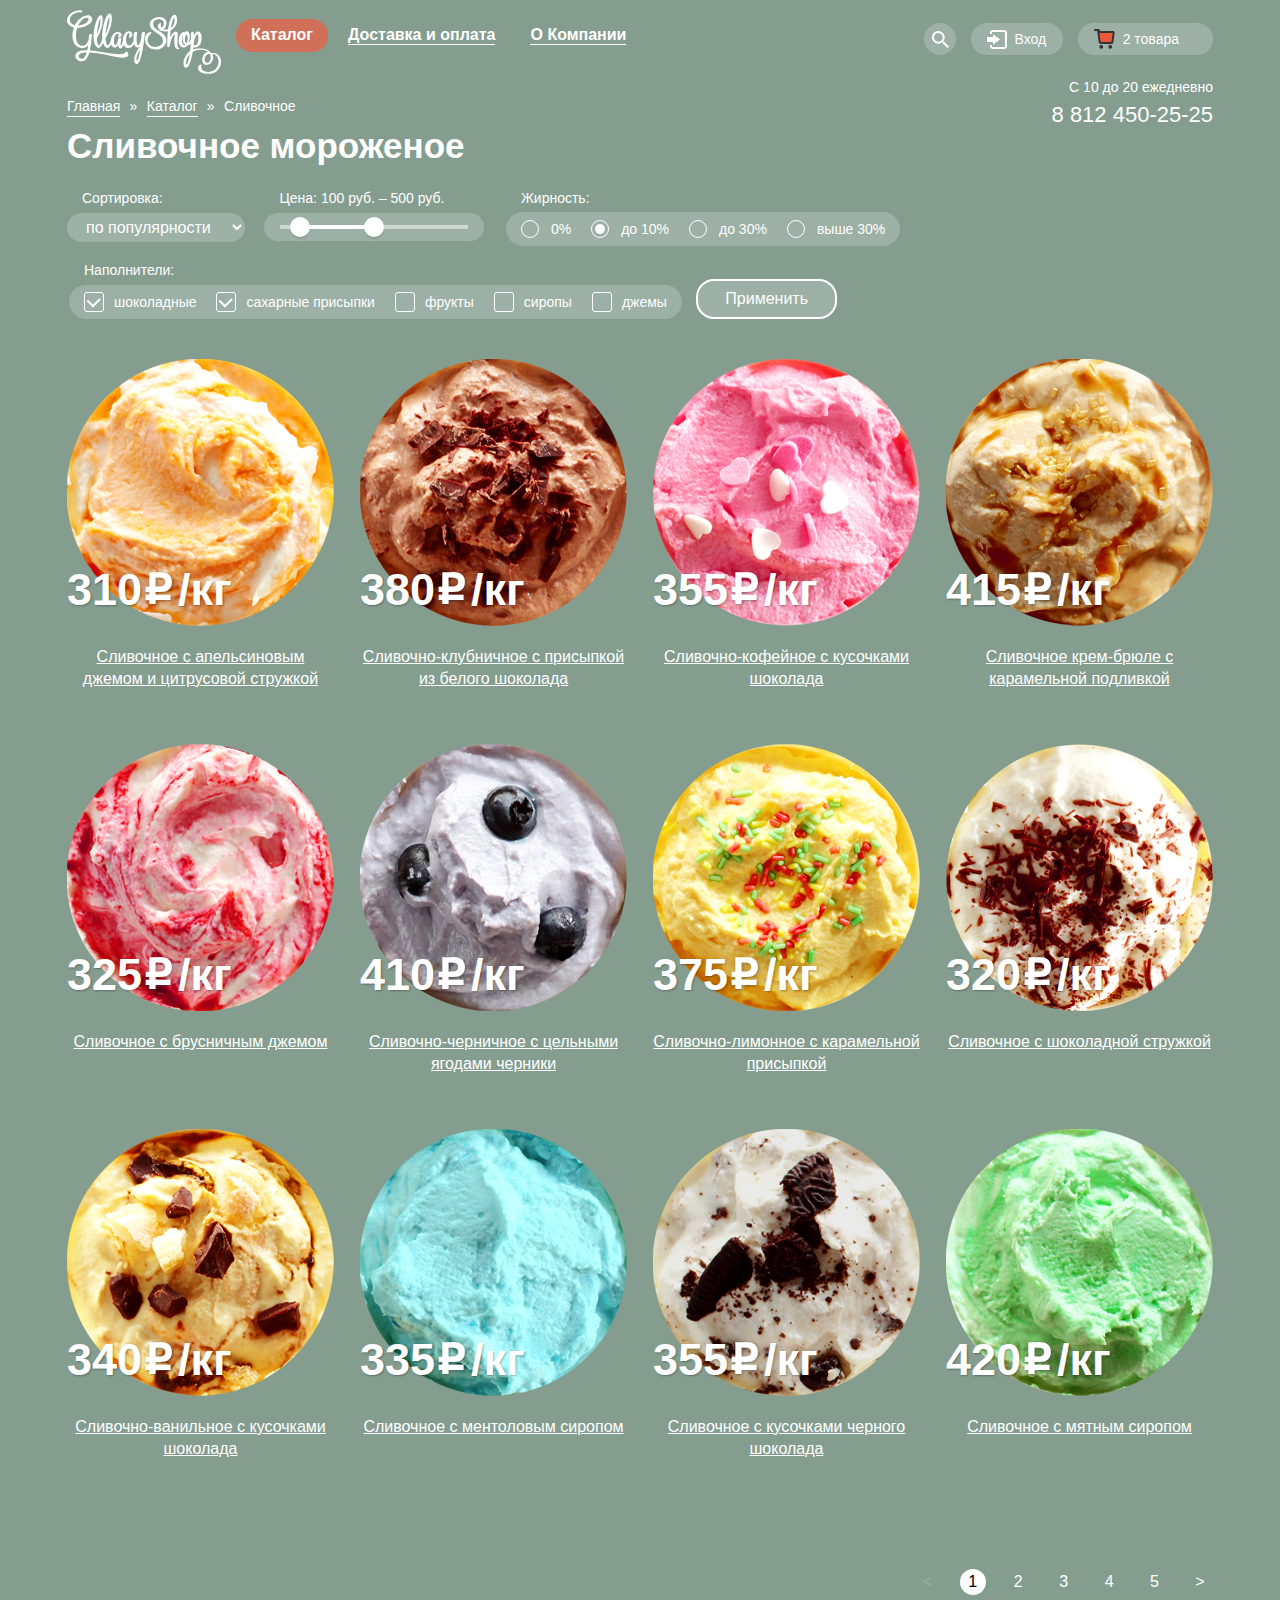
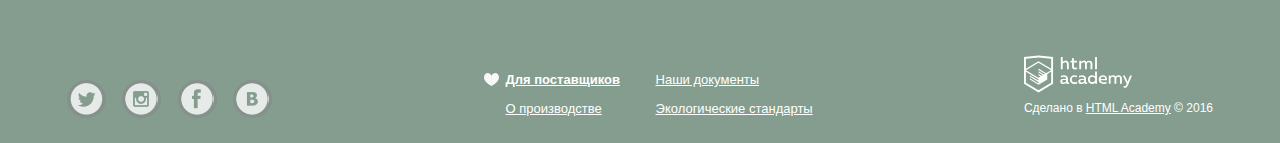
==== commit defa9a77: "for first preview" ====
--- a/catalog.html
+++ b/catalog.html
@@ -128,18 +128,30 @@
                                 <div class="fieldset-item">
                                     <input type="radio" name="richnes" value="0" id="zero">
                                     <label for="zero">0%</label>
-                                </div>
-                                <div class="fieldset-item">
-                                    <input type="radio" name="richnes" value="10" id="up-10">
+                                    <div class="radio-outer">
+                                        <div class="radio-inner"></div>
+                                    </div>
+                                </div>
+                                <div class="fieldset-item">
+                                    <input type="radio" name="richnes" value="10" id="up-10" checked>
                                     <label for="up-10">до 10%</label>
+                                    <div class="radio-outer">
+                                        <div class="radio-inner"></div>
+                                    </div>
                                 </div>
                                 <div class="fieldset-item">
                                     <input type="radio" name="richnes" value="30" id="up-30">
                                     <label for="up-30">до 30%</label>
+                                    <div class="radio-outer">
+                                        <div class="radio-inner"></div>
+                                    </div>
                                 </div>
                                 <div class="fieldset-item">
                                     <input type="radio" name="richnes" value="30" id="more-30">
                                     <label for="more-30">выше  30%</label>
+                                    <div class="radio-outer">
+                                        <div class="radio-inner"></div>
+                                    </div>
                                 </div>
                             </fieldset>
                         </div>
@@ -151,22 +163,37 @@
                                 <div class="fieldset-item">
                                     <input type="checkbox" name="chocolate" id="chocolate-field" checked>
                                     <label for="chocolate-field">шоколадные</label>
+                                    <div class="check-outer">
+                                        <div class="check-inner"></div>
+                                    </div>
                                 </div>
                                 <div class="fieldset-item">
                                     <input type="checkbox" name="suger" id="suger-field" checked>
                                     <label for="suger-field">сахарные присыпки</label>
+                                    <div class="check-outer">
+                                        <div class="check-inner"></div>
+                                    </div>
                                 </div>
                                 <div class="fieldset-item">
                                     <input type="checkbox" name="fruits" id="fruits-field">
                                     <label for="fruits-field">фрукты</label>
+                                    <div class="check-outer">
+                                        <div class="check-inner"></div>
+                                    </div>
                                 </div>
                                 <div class="fieldset-item">
                                     <input type="checkbox" name="syrups" id="syrups-field">
                                     <label for="syrups-field">сиропы</label>
+                                    <div class="check-outer">
+                                        <div class="check-inner"></div>
+                                    </div>
                                 </div>
                                 <div class="fieldset-item">
                                     <input type="checkbox" name="jams" id="jams-field">
                                     <label for="jams-field">джемы</label>
+                                    <div class="check-outer">
+                                        <div class="check-inner"></div>
+                                    </div>
                                 </div>
                             </fieldset>
                             <button class="btn" type="submit">Применить</button>
@@ -185,7 +212,7 @@
                             <span class="goods-item-unity">/кг</span>
                         </div>
                         <a class="goods-item-title" href="#">Сливочное с апельсиновым джемом и цитрусовой стружкой</a>
-                        <button class="btn hidden">Быстрый просмотр</button>
+                        <a class="quick-view" href="#quick_view">Быстрый просмотр</a>
                     </article>
                     <article class="goods-item">
                         <img src="img/goods_item_2.png" width="267" height="267" alt="Сливочно-клубничное с присыпкой из белого шоколада">
@@ -195,7 +222,7 @@
                             <span class="goods-item-unity">/кг</span>
                         </div>
                         <a class="goods-item-title" href="#">Сливочно-клубничное с присыпкой из белого шоколада</a>
-                        <button class="btn hidden">Быстрый просмотр</button>
+                        <a class="quick-view" href="#quick_view">Быстрый просмотр</a>
                     </article>
                     <article class="goods-item">
                         <img src="img/goods_item_3.png" width="267" height="267" alt="Сливочно-кофейное с кусочками шоколада">
@@ -205,7 +232,7 @@
                             <span class="goods-item-unity">/кг</span>
                         </div>
                         <a class="goods-item-title" href="#">Сливочно-кофейное с кусочками шоколада</a>
-                        <button class="btn hidden">Быстрый просмотр</button>
+                        <a class="quick-view" href="#quick_view">Быстрый просмотр</a>
                     </article>
                     <article class="goods-item">
                         <img src="img/goods_item_4.png" width="267" height="267" alt="Сливочное крем-брюле с карамельной подливкой">
@@ -215,7 +242,7 @@
                             <span class="goods-item-unity">/кг</span>
                         </div>
                         <a class="goods-item-title" href="#">Сливочное крем-брюле с карамельной подливкой</a>
-                        <button class="btn hidden">Быстрый просмотр</button>
+                        <a class="quick-view" href="#quick_view">Быстрый просмотр</a>
                     </article>
                 </div>
                 <div class="goods-row clear-fix">
@@ -227,7 +254,7 @@
                             <span class="goods-item-unity">/кг</span>
                         </div>
                         <a class="goods-item-title" href="#">Сливочное с брусничным джемом</a>
-                        <button class="btn hidden">Быстрый просмотр</button>
+                        <a class="quick-view" href="#quick_view">Быстрый просмотр</a>
                     </article>
                     <article class="goods-item">
                         <img src="img/goods_item_6.png" width="267" height="267" alt="Сливочно-черничное с цельными ягодами черники">
@@ -237,7 +264,7 @@
                             <span class="goods-item-unity">/кг</span>
                         </div>
                         <a class="goods-item-title" href="#">Сливочно-черничное с цельными ягодами черники</a>
-                        <button class="btn hidden">Быстрый просмотр</button>
+                        <a class="quick-view" href="#quick_view">Быстрый просмотр</a>
                     </article>
                     <article class="goods-item">
                         <img src="img/goods_item_7.png" width="267" height="267" alt="Сливочно-лимонное с карамельной присыпкой">
@@ -247,7 +274,7 @@
                             <span class="goods-item-unity">/кг</span>
                         </div>
                         <a class="goods-item-title" href="#">Сливочно-лимонное с карамельной присыпкой</a>
-                        <button class="btn hidden">Быстрый просмотр</button>
+                        <a class="quick-view" href="#quick_view">Быстрый просмотр</a>
                     </article>
                     <article class="goods-item">
                         <img src="img/goods_item_8.png" width="267" height="267" alt="Сливочное с шоколадной стружкой">
@@ -257,7 +284,7 @@
                             <span class="goods-item-unity">/кг</span>
                         </div>
                         <a class="goods-item-title" href="#">Сливочное с шоколадной стружкой</a>
-                        <button class="btn hidden">Быстрый просмотр</button>
+                        <a class="quick-view" href="#quick_view">Быстрый просмотр</a>
                     </article>
                 </div>
                 <div class="goods-row clear-fix">
@@ -269,7 +296,7 @@
                             <span class="goods-item-unity">/кг</span>
                         </div>
                         <a class="goods-item-title" href="#">Сливочно-ванильное с кусочками шоколада</a>
-                        <button class="btn hidden">Быстрый просмотр</button>
+                        <a class="quick-view" href="#quick_view">Быстрый просмотр</a>
                     </article>
                     <article class="goods-item">
                         <img src="img/goods_item_10.png" width="267" height="267" alt="Сливочноe с ментоловым сиропом">
@@ -279,7 +306,7 @@
                             <span class="goods-item-unity">/кг</span>
                         </div>
                         <a class="goods-item-title" href="#">Сливочноe с ментоловым сиропом</a>
-                        <button class="btn hidden">Быстрый просмотр</button>
+                        <a class="quick-view" href="#quick_view">Быстрый просмотр</a>
                     </article>                    
                     <article class="goods-item">
                         <img src="img/goods_item_11.png" width="267" height="267" alt="Сливочное с кусочками черного шоколада">
@@ -289,7 +316,7 @@
                             <span class="goods-item-unity">/кг</span>
                         </div>
                         <a class="goods-item-title" href="#">Сливочное с кусочками черного шоколада</a>
-                        <button class="btn hidden">Быстрый просмотр</button>
+                        <a class="quick-view" href="#quick_view">Быстрый просмотр</a>
                     </article>
                     <article class="goods-item">
                         <img src="img/goods_item_12.png" width="267" height="267" alt="Сливочное с мятным сиропом">
@@ -299,13 +326,13 @@
                             <span class="goods-item-unity">/кг</span>
                         </div>
                         <a class="goods-item-title" href="#">Сливочное с мятным сиропом</a>
-                        <button class="btn hidden">Быстрый просмотр</button>
+                        <a class="quick-view" href="#quick_view">Быстрый просмотр</a>
                     </article>
                 </div>
             </section>
                 
             <ul class="pagination">
-                <li class="prev"><a href="#">&lt;</a></li>
+                <li class="prev disabled">&lt;</li>
                 <li class="active"><a href="#">1</a></li>
                 <li><a href="#">2</a></li>
                 <li><a href="#">3</a></li>
--- a/css/style.css
+++ b/css/style.css
@@ -1545,12 +1545,11 @@
         }
 
         .catalog-content .catalog-filter {
-            outline: 2px solid red;
             margin-bottom: 40px;
         }
 
             .catalog-filter .catalog-filter-row {
-                outline: 2px solid blue;
+
             }
 
             .catalog-filter .catalog-filter-row:first-child {
@@ -1558,7 +1557,6 @@
             }
 
                 .catalog-filter-row .catalog-filter-item {
-                    outline: 2px solid green;
                     display: inline-block;
                     vertical-align: top;
                     margin-right: 15px;
@@ -1586,7 +1584,6 @@
                     .catalog-filter-item legend {
                         font-size: 14px;
                         line-height: 20px;
-                        padding-left: 15px;
                         margin-bottom: 5px;
                         color: #fff;
                     }
@@ -1599,7 +1596,7 @@
                         padding-top: 5px;
                         padding-bottom: 5px;
 
-                        background-color: #CCE4F7;
+                        background-color: #9DB1A6;
                         border-radius: 18px;
                         color: #fff;
 
@@ -1611,18 +1608,22 @@
                         font-size: 16px;
                         line-height: 26px;
                     }
+                        
+                    .richness {
+                        position: relative;
+                        margin-top: 24px;
+                        padding-left: 15px;
+                        padding-right: 15px;
+                        background-color: rgba(255, 255, 255, 0.2);
+                        border-radius: 18px;
+                        font-size: 0;
+                    }
 
                     .richness .fieldset-item {
-                        outline: 2px solid yellow;
                         display: inline-block;
                         vertical-align: top;
-                        padding-left: 18px;
-                        padding-top: 4px;
-                        padding-bottom: 3px;
-                    }
-
-                    .richness .fieldset-item:first-of-type {
-                        padding-left: 15px;
+                        position: relative;
+                        clear: both;
                     }
 
                         .fieldset-item input {
@@ -1631,11 +1632,15 @@
 
                         .richness .fieldset-item label {
                             margin: 0;
-                            vertical-align: middle;
+                            display: inline-block;
+                            padding: 7px 20px 7px 30px;
                         }
 
+                        .richness .fieldset-item:last-of-type label {
+                            padding-right: 0;
+                        }
+
                     .catalog-filter-item .price-range-controls {
-                        outline: 2px solid yellow;
                         width: 188px;
                         position: relative;
                         padding: 12px 16px;
@@ -1659,12 +1664,12 @@
                         .price-range-controls .range-toggle {
                             position: absolute;
                             top: 50%;
-                            atransform: translateY(50%);
                             width: 20px;
                             height: 20px;
                             background-color: #fff;
                             border-radius: 50%;
                             cursor: pointer;
+                            box-shadow: 0 2px 2px 0 rgba(0, 0, 0, 0.1);
                         }
 
                         .range-toggle.range-toggle-min {
@@ -1682,7 +1687,6 @@
                     }
 
                     .catalog-filter-item .fillers {
-                        outline: 2px solid yellow;
                         display: inline-block;
                         vertical-align: top;
                         margin-right: 10px;
@@ -1691,16 +1695,136 @@
                         .fillers .fieldset-item {
                             display: inline-block;
                             vertical-align: top;
-                            padding-left: 20px;
                         }
 
-                        .fillers .fieldset-item:first-of-type {
-                            padding-left: 15px;
-                        }
+                    .richness legend {
+                        position: absolute;
+                        top: -24px;
+                    }
+
+                    .richness input[type="radio"]  {
+                        position: absolute;
+                        visibility: hidden;
+                    }
+
+                    .richness .radio-inner {
+                        width: 10px;
+                        height: 10px;
+                        border-radius: 50%;
+                        position: absolute;
+                        top: 3.5px;
+                        left: 3.5px;
+                    }
+
+                    .richness .radio-outer {
+                        width: 18px;
+                        height: 18px;
+                        border: 1px solid #fff;
+                        border-radius: 50%;
+                        position: absolute;
+                        top: 50%;
+                        z-index: -1;
+                        transform: translateY(-50%);
+                        box-sizing: border-box;
+                    }
+
+                    .richness input:checked ~ .radio-outer .radio-inner {
+                        background-color: #fff;
+                        top: 3px;
+                        left: 3px;
+                    }
+
+                    .richness label:hover ~ .radio-outer {
+                        border-width: 2px;
+                    }
+
+                    .richness label:hover ~ .radio-outer .radio-inner {
+                        top: 2px;
+                        left: 2px;
+                    }
 
                     .catalog-filter-item button {
                         vertical-align: bottom;
-                        width: 146px;
+                        font-size: 16px;
+                        line-height: 26px;
+                        padding: 5px 27px;
+                        border: 2px solid #fff;
+                        outline: none;
+                        border-radius: 18px;
+                        background-color: rgba(255, 255, 255, 0.2);
+                        color: #fff;
+                    }
+
+                    .catalog-filter-item button:hover {
+                        background-color: #fff;
+                        color: #363636;
+                    }
+
+                    .catalog-filter-item button:active {
+                        box-shadow: 0 -2px 1px 0 #696969;
+                    }
+
+                    .fillers {
+                        position: relative;
+                        margin-top: 24px;
+                        padding-left: 15px;
+                        padding-right: 15px;
+                        background-color: rgba(255, 255, 255, 0.2);
+                        border-radius: 18px;
+                    }
+
+                    .fillers .fieldset-item {
+                        position: relative;
+                    }
+
+                    .fillers legend {
+                        position: absolute;
+                        top: -25px;
+                    }
+
+                    .fillers input {
+                        position: absolute;
+                        visibility: hidden;
+                    }
+
+                    .fillers label {
+                        margin: 0;
+                        padding: 0;
+                        padding: 7px 20px 7px 30px;
+                    }
+
+                    .fillers .fieldset-item:last-of-type label {
+                        padding-right: 0;
+                    }
+
+                    .fillers .check-outer {
+                        width: 18px;
+                        height: 18px;
+                        border: 1px solid #fff;
+                        border-radius: 3px;
+                        position: absolute;
+                        top: 50%;
+                        z-index: -1;
+                        transform: translateY(-50%);
+                    }
+
+                    .fillers .check-inner {
+                        width: 9px;
+                        height: 6.5px;
+                        border-bottom: 2px solid transparent;
+                        border-left: 2px solid transparent;
+                        margin-top: 3px;
+                        margin-left: 3px;
+                        transform: rotate(-45deg);
+                    }
+
+                    .fillers input:checked ~ .check-outer .check-inner {
+                        border-color: #fff;
+                    }
+
+                    .fillers label:hover ~ .check-outer {
+                        border-width: 2px;
+                        margin-left: -1px;
                     }
 
     .catalog-content .goods {
@@ -1708,7 +1832,6 @@
     }
 
     .catalog-content .pagination {
-        outline: 2px solid red;
         list-style-type: none;
         margin: 0;
         padding: 0;
@@ -1717,13 +1840,54 @@
     }
 
         .pagination li {
-            outline: 2px solid blue;
             display: inline-block;
             vertical-align: top;
             font-size: 16px;
-            line-height: 22px;
+            line-height: 26px;
             margin-left: 15px;
-        }
+            width: 26px;
+            height: 26px;
+            text-align: center;
+            border-radius: 50%;
+        }
+
+        .pagination li:first-child {
+            margin-left: 0;
+            font-size: 16px;
+            line-height: 26px;
+
+        }
+
+            .pagination a {
+                color: #fff;
+                text-decoration: none;
+                display: block;
+                text-align: center;
+            }
+
+            .pagination li.disabled {
+                color: rgba(255, 255, 255, 0.2);
+            }
+
+            .pagination li.active {
+                background-color: #fff;
+            }
+
+            .pagination li.active a {
+                color: #000;
+            }
+
+            .pagination li:hover {
+                background-color: rgba(255, 255, 255, 0.2);
+            }
+
+            .pagination li:active {
+                background-color: #fff;
+            }
+
+            .pagination li:active a {
+                color: #000;
+            }
 
     .catalog .main-footer {
         margin-top: 40px;
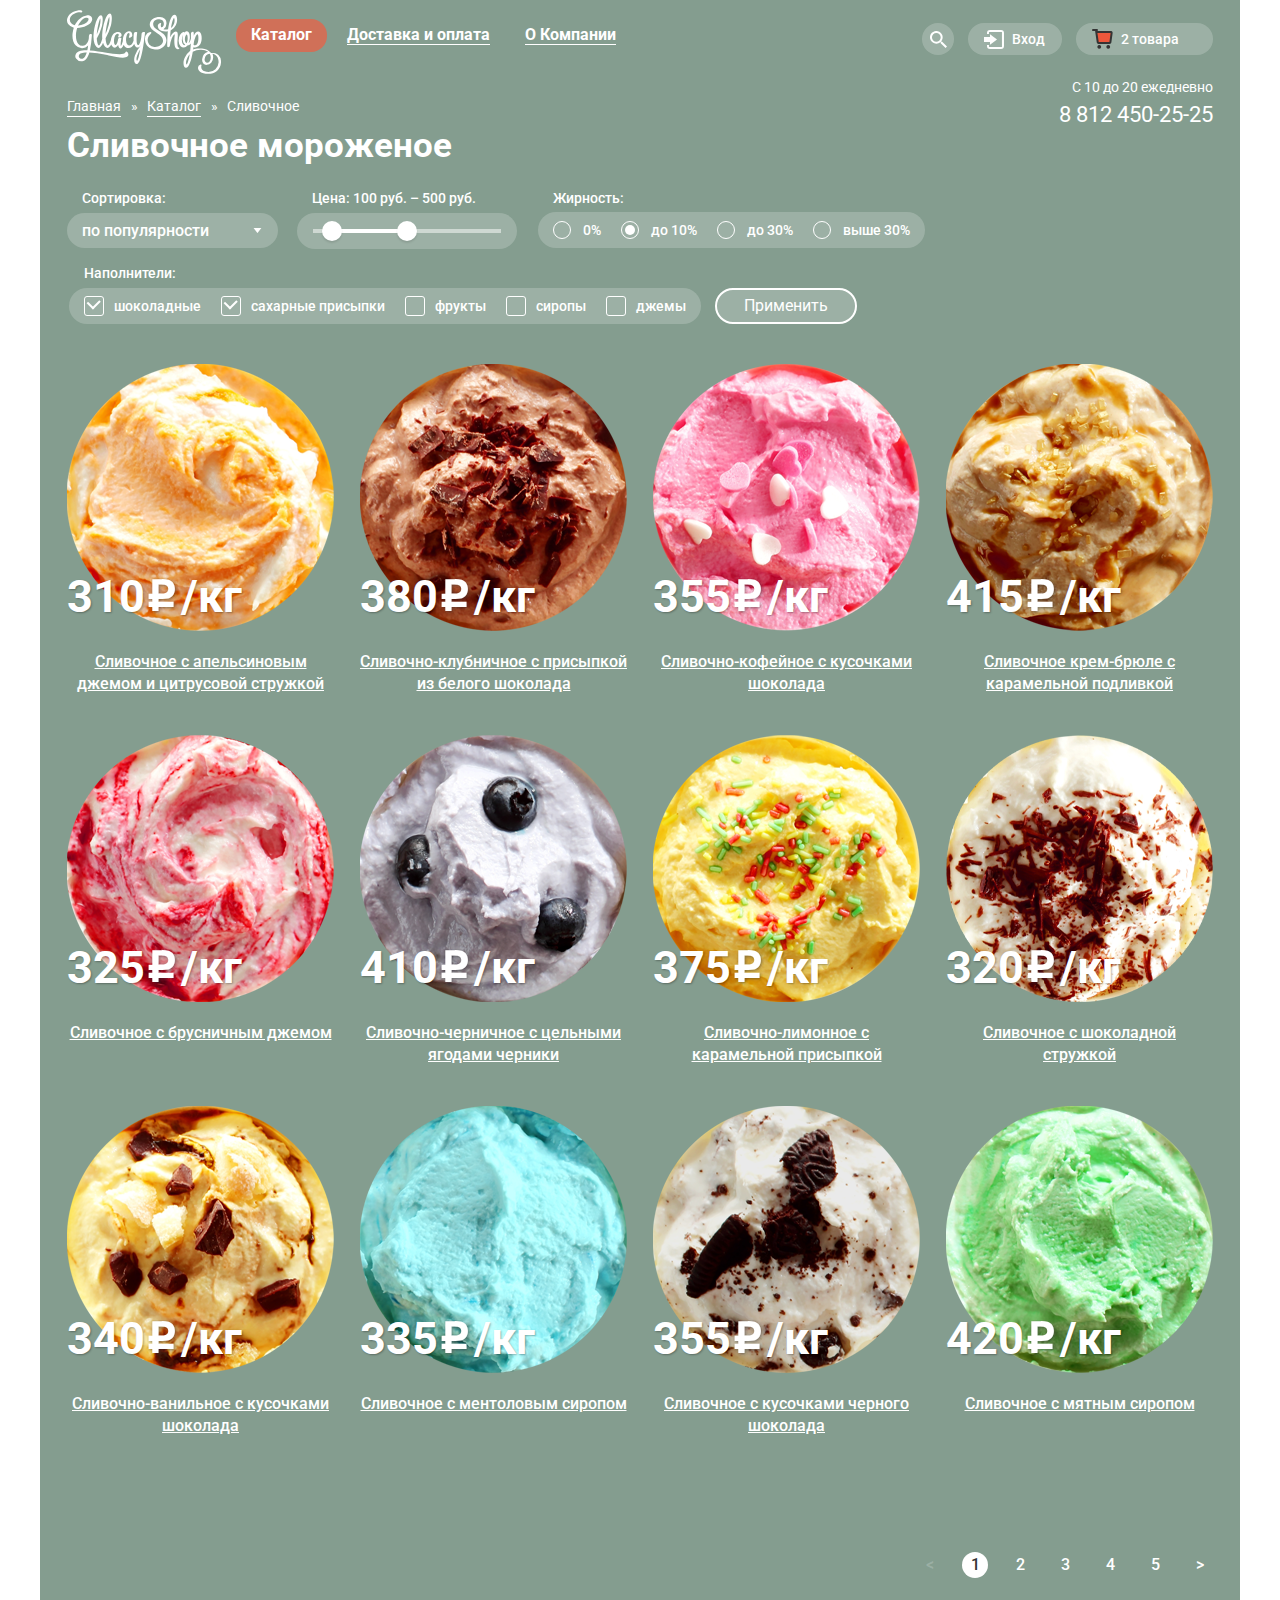
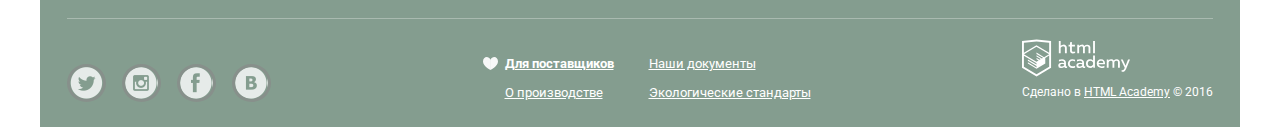
==== commit e8723051: "project" ====
--- a/catalog.html
+++ b/catalog.html
@@ -5,373 +5,400 @@
         <meta http-equiv="X-UA-Compatible" content="IE=edge">
         <title>Глейси - Каталог</title>
         <link href="css/normalize.css" type="text/css" rel="stylesheet">
+        <link href='https://fonts.googleapis.com/css?family=Roboto:400,500,700&subset=latin,cyrillic' rel='stylesheet' type='text/css'>
         <link rel="stylesheet" href="css/style.css">
     </head>
     <body class="catalog">
-
-        <header class="main-header clear-fix">
-            <div class="column-left clear-fix">
-                <div class="logo column-left">
-                    <a href="index.html"><img src="img/logo_gllacy.svg" width="154" height="64" alt="Глейси"></a>
-                </div> 
-                <nav class="main-navigation column-left">
-                    <ul class="main-menu">
-                        <li class="main-menu-item menu-catalog active">
-                            <a href="#">Каталог</a>
-                            <ul class="sub-menu">
-                                <li><a href="#">Новинки</a></li>
-                                <li class="active">Сливочное</li>
-                                <li><a href="#">Щербеты</a></li>
-                                <li><a href="#">Фруктовый лед</a></li>
-                                <li><a href="#">Мелорин</a></li>
-                            </ul>
-                        </li>
-                        <li class="main-menu-item"><a href="#">Доставка и оплата</a></li>
-                        <li class="main-menu-item"><a href="#">О Компании</a></li>
-                    </ul>
-                </nav>
-            </div>
-
-            <div class="column-right">
-                <div class="search-form-container">
-                    <button class="search-form">
-                        <form action="https://echo.htmlacademy.ru" method="post">
-                            <input type="search" name="search-item" placeholder="Что ищем?">
-                            <div class="dictation">Что ищем?</div>
-                        </form>
-                    </button>
+        <div class="site-wrapper">
+            <header class="main-header clear-fix">
+                <div class="column-left clear-fix">
+                    <div class="logo column-left">
+                        <a href="index.html"><img src="img/logo_gllacy.svg" width="154" height="64" alt="Глейси"></a>
+                    </div> 
+                    <nav class="main-navigation column-left">
+                        <ul class="main-menu">
+                            <li class="main-menu-item menu-catalog active">
+                                <a href="#">Каталог</a>
+                                <ul class="sub-menu">
+                                    <li><a href="#">Новинки</a></li>
+                                    <li class="active">Сливочное</li>
+                                    <li><a href="#">Щербеты</a></li>
+                                    <li><a href="#">Фруктовый лед</a></li>
+                                    <li><a href="#">Мелорин</a></li>
+                                </ul>
+                            </li>
+                            <li class="main-menu-item"><a href="#">Доставка и оплата</a></li>
+                            <li class="main-menu-item"><a href="#">О Компании</a></li>
+                        </ul>
+                    </nav>
                 </div>
 
-                <div class="user-account-container">
-                    <button class="user-account">Вход
-                        <form action="https://echo.htmlacademy.ru" method="post">
-                            <input type="mail" name="user-mail" placeholder="Электронная почта">
-                            <div class="dictation mail">Электронная почта</div>
-                            <input type="password" name="user-password" placeholder="Пароль">
-                            <div class="dictation password">Пароль</div>
-                            <input class="btn" type="submit" value="Войти">
-                            <a href="#">Забыли пароль?</a>
-                            <a href="#">Новая регистрация</a>
-                        </form>
-                    </button>
+                <div class="column-right">
+                    <div class="search-form-container">
+                        <div class="search-form">
+                            <form action="https://echo.htmlacademy.ru" method="post">
+                                <input type="search" name="search-item" placeholder="Что ищем?">
+                                <div class="dictation">Что ищем?</div>
+                            </form>
+                        </div>
+                    </div>
+
+                    <div class="user-account-container">
+                        <div class="user-account">Вход
+                            <form action="https://echo.htmlacademy.ru" method="post">
+                                <input type="text" name="user-mail" placeholder="Электронная почта">
+                                <div class="dictation mail">Электронная почта</div>
+                                <input type="password" name="user-password" placeholder="Пароль">
+                                <div class="dictation password">Пароль</div>
+                                <input class="btn" type="submit" value="Войти">
+                                <a href="#">Забыли пароль?</a>
+                                <a href="#">Новая регистрация</a>
+                            </form>
+                        </div>
+                    </div>
+
+                    <div class="user-cart-container">
+                        <div class="user-cart">2 товара
+                            <div class="user-cart-items clear-fix">
+                                <table>
+                                    <tr class="user-cart-item">
+                                        <td class="user-cart-item-remouve"></td>
+                                        <td class="user-cart-item-image image1"></td>
+                                        <td class="user-cart-item-title">Пломбир с апельсиновым джемом</td>
+                                        <td class="user-cart-item-count">1,5 кг <span class="price">х 200 руб.</span></td>
+                                        <td class="user-cart-item-price">300 руб.</td>
+                                    </tr>
+                                    <tr class="user-cart-item">
+                                        <td class="user-cart-item-remouve"></td>
+                                        <td class="user-cart-item-image image2"></td>
+                                        <td class="user-cart-item-title">Клубничный пломбир с присыпкой из белого шоколада</td>
+                                        <td class="user-cart-item-count">1,5 кг <span class="price">х 300 руб.</span></td>
+                                        <td class="user-cart-item-price">450 руб.</td>
+                                    </tr>
+                                </table>
+                                <div class="user-cart-items-summary">
+                                    Итого: <span class="price">750</span> руб.
+                                </div>
+                                <a class="btn" href="#">Оформить заказ</a>
+                            </div>
+                        </div>
+                    </div>
+
+                    <div class="header-contacts">
+                        <div class="date-range">С 10 до 20 ежедневно</div>
+                        <div class="phone">8 812 450-25-25</div>
+                    </div>
                 </div>
-
-                <div class="user-cart-container">
-                    <button class="user-cart">2 товара
-                        <div class="user-cart-items clear-fix">
-                            <table>
-                                <tr class="user-cart-item">
-                                    <td class="user-cart-item-remouve"></td>
-                                    <td class="user-cart-item-image image1"></td>
-                                    <td class="user-cart-item-title">Пломбир с апельсиновым джемом</td>
-                                    <td class="user-cart-item-count">1,5 кг <span class="price">х 200 руб.</span></td>
-                                    <td class="user-cart-item-price">300 руб.</td>
-                                </tr>
-                                <tr class="user-cart-item">
-                                    <td class="user-cart-item-remouve"></td>
-                                    <td class="user-cart-item-image image2"></td>
-                                    <td class="user-cart-item-title">Клубничный пломбир с присыпкой из белого шоколада</td>
-                                    <td class="user-cart-item-count">1,5 кг <span class="price">х 300 руб.</span></td>
-                                    <td class="user-cart-item-price">450 руб.</td>
-                                </tr>
-                            </table>
-                            <div class="user-cart-items-summary">
-                                Итого: <span class="price">750</span> руб.
-                            </div>
-                            <a class="btn" href="#">Оформить заказ</a>
+            </header>
+
+            <main class="catalog-content clear-fix">
+
+                <ul class="breadcrumbs">
+                    <li class="breadcrumbs-item"><a href="#">Главная</a></li>
+                    <li class="breadcrumbs-item"><a href="#">Каталог</a></li>
+                    <li class="breadcrumbs-item active">Сливочное</li>
+                </ul>
+
+                <h1 class="catalog-header">Сливочное мороженое</h1>
+
+                <section class="catalog-filter">
+                    <form action="https://echo.htmlacademy.ru" method="post">
+                        <div class="catalog-filter-row">
+                            <div class="catalog-filter-item">
+                                <label for="popularity-field">Сортировка:</label>
+                                <div class="styled-select">
+                                    <select name="popularity" id="popularity-field">
+                                        <option value="по популярности">по популярности</option>
+                                        <option value="сначала недорогие">сначала недорогие</option>
+                                        <option value="сначала дорогие">сначала дорогие</option>
+                                        <option value="по жирности">по жирности</option>
+                                    </select>
+                                </div>
+                            </div>
+                            <div class="catalog-filter-item">
+                                <label>Цена: 100 руб. – 500 руб.</label>
+                                <div class="price-range-controls">
+                                    <div class="scale">
+                                        <div class="bar"></div>
+                                    </div>
+                                    <div class="range-toggle range-toggle-min"></div>
+                                    <div class="range-toggle range-toggle-max"></div>
+                                </div>
+                            </div>
+                            <div class="catalog-filter-item">
+                                <fieldset class="richness">
+                                    <legend>Жирность:</legend>
+                                    <div class="fieldset-item">
+                                        <input type="radio" name="richnes" value="0" id="zero">
+                                        <label for="zero">0%</label>
+                                        <div class="radio-outer">
+                                            <div class="radio-inner"></div>
+                                        </div>
+                                    </div>
+                                    <div class="fieldset-item">
+                                        <input type="radio" name="richnes" value="10" id="up-10" checked>
+                                        <label for="up-10">до 10%</label>
+                                        <div class="radio-outer">
+                                            <div class="radio-inner"></div>
+                                        </div>
+                                    </div>
+                                    <div class="fieldset-item">
+                                        <input type="radio" name="richnes" value="30" id="up-30">
+                                        <label for="up-30">до 30%</label>
+                                        <div class="radio-outer">
+                                            <div class="radio-inner"></div>
+                                        </div>
+                                    </div>
+                                    <div class="fieldset-item">
+                                        <input type="radio" name="richnes" value="30" id="more-30">
+                                        <label for="more-30">выше  30%</label>
+                                        <div class="radio-outer">
+                                            <div class="radio-inner"></div>
+                                        </div>
+                                    </div>
+                                </fieldset>
+                            </div>
                         </div>
-                    </button>
+                        <div class="catalog-filter-row">
+                            <div class="catalog-filter-item">
+                                <fieldset class="fillers">
+                                    <legend>Наполнители:</legend>
+                                    <div class="fieldset-item">
+                                        <input type="checkbox" name="chocolate" id="chocolate-field" checked>
+                                        <label for="chocolate-field">шоколадные</label>
+                                        <div class="check-outer">
+                                            <div class="check-inner"></div>
+                                        </div>
+                                    </div>
+                                    <div class="fieldset-item">
+                                        <input type="checkbox" name="suger" id="suger-field" checked>
+                                        <label for="suger-field">сахарные присыпки</label>
+                                        <div class="check-outer">
+                                            <div class="check-inner"></div>
+                                        </div>
+                                    </div>
+                                    <div class="fieldset-item">
+                                        <input type="checkbox" name="fruits" id="fruits-field">
+                                        <label for="fruits-field">фрукты</label>
+                                        <div class="check-outer">
+                                            <div class="check-inner"></div>
+                                        </div>
+                                    </div>
+                                    <div class="fieldset-item">
+                                        <input type="checkbox" name="syrups" id="syrups-field">
+                                        <label for="syrups-field">сиропы</label>
+                                        <div class="check-outer">
+                                            <div class="check-inner"></div>
+                                        </div>
+                                    </div>
+                                    <div class="fieldset-item">
+                                        <input type="checkbox" name="jams" id="jams-field">
+                                        <label for="jams-field">джемы</label>
+                                        <div class="check-outer">
+                                            <div class="check-inner"></div>
+                                        </div>
+                                    </div>
+                                </fieldset>
+                                <button class="btn" type="submit">Применить</button>
+                            </div>
+                        </div>
+                    </form>
+                </section>
+
+                <section class="goods">
+                    <div class="goods-row clear-fix">
+                        <article class="goods-item">
+                            <img src="img/goods_item_1.png" width="267" height="267" alt="Сливочное с апельсиновым джемом и цитрусовой стружкой">
+                            <div class="goods-item-price">
+                                <span class="goods-item-price-value">310</span>
+                                <span class="goods-item-price-valute rouble"></span>
+                                <span class="goods-item-unity">/кг</span>
+                            </div>
+                            <a class="goods-item-title" href="#">Сливочное с апельсиновым джемом и цитрусовой стружкой</a>
+                            <div class="quick-button">
+                                <a class="quick-view" href="#quick_view">Быстрый просмотр</a>
+                            </div>
+                        </article>
+                        <article class="goods-item">
+                            <img src="img/goods_item_2.png" width="267" height="267" alt="Сливочно-клубничное с присыпкой из белого шоколада">
+                            <div class="goods-item-price">
+                                <span class="goods-item-price-value">380</span>
+                                <span class="goods-item-price-valute rouble"></span>
+                                <span class="goods-item-unity">/кг</span>
+                            </div>
+                            <a class="goods-item-title" href="#">Сливочно-клубничное с присыпкой из белого шоколада</a>
+                            <div class="quick-button">
+                                <a class="quick-view" href="#quick_view">Быстрый просмотр</a>
+                            </div>
+                        </article>
+                        <article class="goods-item">
+                            <img src="img/goods_item_3.png" width="267" height="267" alt="Сливочно-кофейное с кусочками шоколада">
+                            <div class="goods-item-price">
+                                <span class="goods-item-price-value">355</span>
+                                <span class="goods-item-price-valute rouble"></span>
+                                <span class="goods-item-unity">/кг</span>
+                            </div>
+                            <a class="goods-item-title" href="#">Сливочно-кофейное с кусочками шоколада</a>
+                            <div class="quick-button">
+                                <a class="quick-view" href="#quick_view">Быстрый просмотр</a>
+                            </div>
+                        </article>
+                        <article class="goods-item">
+                            <img src="img/goods_item_4.png" width="267" height="267" alt="Сливочное крем-брюле с карамельной подливкой">
+                            <div class="goods-item-price">
+                                <span class="goods-item-price-value">415</span>
+                                <span class="goods-item-price-valute rouble"></span>
+                                <span class="goods-item-unity">/кг</span>
+                            </div>
+                            <a class="goods-item-title" href="#">Сливочное крем-брюле с карамельной подливкой</a>
+                            <div class="quick-button">
+                                <a class="quick-view" href="#quick_view">Быстрый просмотр</a>
+                            </div>
+                        </article>
+                    </div>
+                    <div class="goods-row clear-fix">
+                        <article class="goods-item">
+                            <img src="img/goods_item_5.png" width="267" height="267" alt="Сливочное с брусничным джемом">
+                            <div class="goods-item-price">
+                                <span class="goods-item-price-value">325</span>
+                                <span class="goods-item-price-valute rouble"></span>
+                                <span class="goods-item-unity">/кг</span>
+                            </div>
+                            <a class="goods-item-title" href="#">Сливочное с брусничным джемом</a>
+                            <div class="quick-button">
+                                <a class="quick-view" href="#quick_view">Быстрый просмотр</a>
+                            </div>
+                        </article>
+                        <article class="goods-item">
+                            <img src="img/goods_item_6.png" width="267" height="267" alt="Сливочно-черничное с цельными ягодами черники">
+                            <div class="goods-item-price">
+                                <span class="goods-item-price-value">410</span>
+                                <span class="goods-item-price-valute rouble"></span>
+                                <span class="goods-item-unity">/кг</span>
+                            </div>
+                            <a class="goods-item-title" href="#">Сливочно-черничное с цельными ягодами черники</a>
+                            <div class="quick-button">
+                                <a class="quick-view" href="#quick_view">Быстрый просмотр</a>
+                            </div>
+                        </article>
+                        <article class="goods-item">
+                            <img src="img/goods_item_7.png" width="267" height="267" alt="Сливочно-лимонное с карамельной присыпкой">
+                            <div class="goods-item-price">
+                                <span class="goods-item-price-value">375</span>
+                                <span class="goods-item-price-valute rouble"></span>
+                                <span class="goods-item-unity">/кг</span>
+                            </div>
+                            <a class="goods-item-title" href="#">Сливочно-лимонное с карамельной присыпкой</a>
+                            <div class="quick-button">
+                                <a class="quick-view" href="#quick_view">Быстрый просмотр</a>
+                            </div>
+                        </article>
+                        <article class="goods-item">
+                            <img src="img/goods_item_8.png" width="267" height="267" alt="Сливочное с шоколадной стружкой">
+                            <div class="goods-item-price">
+                                <span class="goods-item-price-value">320</span>
+                                <span class="goods-item-price-valute rouble"></span>
+                                <span class="goods-item-unity">/кг</span>
+                            </div>
+                            <a class="goods-item-title" href="#">Сливочное с шоколадной стружкой</a>
+                            <div class="quick-button">
+                                <a class="quick-view" href="#quick_view">Быстрый просмотр</a>
+                            </div>
+                        </article>
+                    </div>
+                    <div class="goods-row clear-fix">
+                        <article class="goods-item">
+                            <img src="img/goods_item_9.png" width="267" height="267" alt="Сливочно-ванильное с кусочками шоколада">
+                            <div class="goods-item-price">
+                                <span class="goods-item-price-value">340</span>
+                                <span class="goods-item-price-valute rouble"></span>
+                                <span class="goods-item-unity">/кг</span>
+                            </div>
+                            <a class="goods-item-title" href="#">Сливочно-ванильное с кусочками шоколада</a>
+                            <div class="quick-button">
+                                <a class="quick-view" href="#quick_view">Быстрый просмотр</a>
+                            </div>
+                        </article>
+                        <article class="goods-item">
+                            <img src="img/goods_item_10.png" width="267" height="267" alt="Сливочноe с ментоловым сиропом">
+                            <div class="goods-item-price">
+                                <span class="goods-item-price-value">335</span>
+                                <span class="goods-item-price-valute rouble"></span>
+                                <span class="goods-item-unity">/кг</span>
+                            </div>
+                            <a class="goods-item-title" href="#">Сливочноe с ментоловым сиропом</a>
+                            <div class="quick-button">
+                                <a class="quick-view" href="#quick_view">Быстрый просмотр</a>
+                            </div>
+                        </article>                    
+                        <article class="goods-item">
+                            <img src="img/goods_item_11.png" width="267" height="267" alt="Сливочное с кусочками черного шоколада">
+                            <div class="goods-item-price">
+                                <span class="goods-item-price-value">355</span>
+                                <span class="goods-item-price-valute rouble"></span>
+                                <span class="goods-item-unity">/кг</span>
+                            </div>
+                            <a class="goods-item-title" href="#">Сливочное с кусочками черного шоколада</a>
+                            <div class="quick-button">
+                                <a class="quick-view" href="#quick_view">Быстрый просмотр</a>
+                            </div>
+                        </article>
+                        <article class="goods-item">
+                            <img src="img/goods_item_12.png" width="267" height="267" alt="Сливочное с мятным сиропом">
+                            <div class="goods-item-price">
+                                <span class="goods-item-price-value">420</span>
+                                <span class="goods-item-price-valute rouble"></span>
+                                <span class="goods-item-unity">/кг</span>
+                            </div>
+                            <a class="goods-item-title" href="#">Сливочное с мятным сиропом</a>
+                            <div class="quick-button">
+                                <a class="quick-view" href="#quick_view">Быстрый просмотр</a>
+                            </div>
+                        </article>
+                    </div>
+                </section>
+                    
+                <ul class="pagination">
+                    <li class="prev disabled">&lt;</li>
+                    <li class="active"><a href="#">1</a></li>
+                    <li><a href="#">2</a></li>
+                    <li><a href="#">3</a></li>
+                    <li><a href="#">4</a></li>
+                    <li><a href="#">5</a></li>
+                    <li class="next"><a href="#">&gt;</a></li>
+                </ul>
+
+            </main>
+
+            <footer class="main-footer clear-fix">
+
+                <ul class="footer-social column-left">
+                    <li class="social-btn social-btn-twit"><a href="#">Твиттер</a></li>
+                    <li class="social-btn social-btn-inst"><a href="#">Инстаграм</a></li>
+                    <li class="social-btn social-btn-fb"><a href="#">Фейсбук</a></li>
+                    <li class="social-btn social-btn-vk"><a href="#">Вконтакте</a></li>
+                </ul>
+
+                <ul class="footer-info">
+                    <li>
+                        <a href="#">Для поставщиков</a>
+                        <a href="#">О производстве</a>
+                    </li>
+                    <li>
+                        <a href="#">Наши документы</a>
+                        <a href="#">Экологические стандарты</a>
+                    </li>
+                </ul>
+
+                <div class="footer-logo column-right">
+                    <a href="https://htmlacademy.ru">
+                        <img src="img/log_htmlacademy.svg" width="108" height="38" alt="HTML Academy">
+                    </a>
+                    <p>Сделано в <a href="https://htmlacademy.ru">HTML Academy</a> © 2016</p>
                 </div>
 
-                <div class="header-contacts">
-                    <div class="date-range">С 10 до 20 ежедневно</div>
-                    <div class="phone">8 812 450-25-25</div>
-                </div>
-            </div>
-        </header>
-
-        <main class="catalog-content clear-fix">
-
-            <ul class="breadcrumbs">
-                <li class="breadcrumbs-item"><a href="#">Главная</a></li>
-                <li class="breadcrumbs-item"><a href="#">Каталог</a></li>
-                <li class="breadcrumbs-item active">Сливочное</li>
-            </ul>
-
-            <h1 class="catalog-header">Сливочное мороженое</h1>
-
-            <section class="catalog-filter">
-                <form action="https://echo.htmlacademy.ru" method="post">
-                    <div class="catalog-filter-row">
-                        <div class="catalog-filter-item">
-                            <label for="popularity-field">Сортировка:</label><br>
-                            <select name="popularity" id="popularity-field">
-                                <option value="по популярности">по популярности</option>
-                                <option value="сначала недорогие">сначала недорогие</option>
-                                <option value="сначала дорогие">сначала дорогие</option>
-                                <option value="по жирности">по жирности</option>
-                            </select>
-                        </div>
-                        <div class="catalog-filter-item">
-                            <label>Цена: 100 руб. – 500 руб.</label>
-                            <div class="price-range-controls">
-                                <div class="scale">
-                                    <div class="bar"></div>
-                                </div>
-                                <div class="range-toggle range-toggle-min"></div>
-                                <div class="range-toggle range-toggle-max"></div>
-                            </div>
-                        </div>
-                        <div class="catalog-filter-item">
-                            <fieldset class="richness">
-                                <legend>Жирность:</legend>
-                                <div class="fieldset-item">
-                                    <input type="radio" name="richnes" value="0" id="zero">
-                                    <label for="zero">0%</label>
-                                    <div class="radio-outer">
-                                        <div class="radio-inner"></div>
-                                    </div>
-                                </div>
-                                <div class="fieldset-item">
-                                    <input type="radio" name="richnes" value="10" id="up-10" checked>
-                                    <label for="up-10">до 10%</label>
-                                    <div class="radio-outer">
-                                        <div class="radio-inner"></div>
-                                    </div>
-                                </div>
-                                <div class="fieldset-item">
-                                    <input type="radio" name="richnes" value="30" id="up-30">
-                                    <label for="up-30">до 30%</label>
-                                    <div class="radio-outer">
-                                        <div class="radio-inner"></div>
-                                    </div>
-                                </div>
-                                <div class="fieldset-item">
-                                    <input type="radio" name="richnes" value="30" id="more-30">
-                                    <label for="more-30">выше  30%</label>
-                                    <div class="radio-outer">
-                                        <div class="radio-inner"></div>
-                                    </div>
-                                </div>
-                            </fieldset>
-                        </div>
-                    </div>
-                    <div class="catalog-filter-row">
-                        <div class="catalog-filter-item">
-                            <fieldset class="fillers">
-                                <legend>Наполнители:</legend>
-                                <div class="fieldset-item">
-                                    <input type="checkbox" name="chocolate" id="chocolate-field" checked>
-                                    <label for="chocolate-field">шоколадные</label>
-                                    <div class="check-outer">
-                                        <div class="check-inner"></div>
-                                    </div>
-                                </div>
-                                <div class="fieldset-item">
-                                    <input type="checkbox" name="suger" id="suger-field" checked>
-                                    <label for="suger-field">сахарные присыпки</label>
-                                    <div class="check-outer">
-                                        <div class="check-inner"></div>
-                                    </div>
-                                </div>
-                                <div class="fieldset-item">
-                                    <input type="checkbox" name="fruits" id="fruits-field">
-                                    <label for="fruits-field">фрукты</label>
-                                    <div class="check-outer">
-                                        <div class="check-inner"></div>
-                                    </div>
-                                </div>
-                                <div class="fieldset-item">
-                                    <input type="checkbox" name="syrups" id="syrups-field">
-                                    <label for="syrups-field">сиропы</label>
-                                    <div class="check-outer">
-                                        <div class="check-inner"></div>
-                                    </div>
-                                </div>
-                                <div class="fieldset-item">
-                                    <input type="checkbox" name="jams" id="jams-field">
-                                    <label for="jams-field">джемы</label>
-                                    <div class="check-outer">
-                                        <div class="check-inner"></div>
-                                    </div>
-                                </div>
-                            </fieldset>
-                            <button class="btn" type="submit">Применить</button>
-                        </div>
-                    </div>
-                </form>
-            </section>
-
-            <section class="goods">
-                <div class="goods-row clear-fix">
-                    <article class="goods-item">
-                        <img src="img/goods_item_1.png" width="267" height="267" alt="Сливочное с апельсиновым джемом и цитрусовой стружкой">
-                        <div class="goods-item-price">
-                            <span class="goods-item-price-value">310</span>
-                            <span class="goods-item-price-valute rouble"></span>
-                            <span class="goods-item-unity">/кг</span>
-                        </div>
-                        <a class="goods-item-title" href="#">Сливочное с апельсиновым джемом и цитрусовой стружкой</a>
-                        <a class="quick-view" href="#quick_view">Быстрый просмотр</a>
-                    </article>
-                    <article class="goods-item">
-                        <img src="img/goods_item_2.png" width="267" height="267" alt="Сливочно-клубничное с присыпкой из белого шоколада">
-                        <div class="goods-item-price">
-                            <span class="goods-item-price-value">380</span>
-                            <span class="goods-item-price-valute rouble"></span>
-                            <span class="goods-item-unity">/кг</span>
-                        </div>
-                        <a class="goods-item-title" href="#">Сливочно-клубничное с присыпкой из белого шоколада</a>
-                        <a class="quick-view" href="#quick_view">Быстрый просмотр</a>
-                    </article>
-                    <article class="goods-item">
-                        <img src="img/goods_item_3.png" width="267" height="267" alt="Сливочно-кофейное с кусочками шоколада">
-                        <div class="goods-item-price">
-                            <span class="goods-item-price-value">355</span>
-                            <span class="goods-item-price-valute rouble"></span>
-                            <span class="goods-item-unity">/кг</span>
-                        </div>
-                        <a class="goods-item-title" href="#">Сливочно-кофейное с кусочками шоколада</a>
-                        <a class="quick-view" href="#quick_view">Быстрый просмотр</a>
-                    </article>
-                    <article class="goods-item">
-                        <img src="img/goods_item_4.png" width="267" height="267" alt="Сливочное крем-брюле с карамельной подливкой">
-                        <div class="goods-item-price">
-                            <span class="goods-item-price-value">415</span>
-                            <span class="goods-item-price-valute rouble"></span>
-                            <span class="goods-item-unity">/кг</span>
-                        </div>
-                        <a class="goods-item-title" href="#">Сливочное крем-брюле с карамельной подливкой</a>
-                        <a class="quick-view" href="#quick_view">Быстрый просмотр</a>
-                    </article>
-                </div>
-                <div class="goods-row clear-fix">
-                    <article class="goods-item">
-                        <img src="img/goods_item_5.png" width="267" height="267" alt="Сливочное с брусничным джемом">
-                        <div class="goods-item-price">
-                            <span class="goods-item-price-value">325</span>
-                            <span class="goods-item-price-valute rouble"></span>
-                            <span class="goods-item-unity">/кг</span>
-                        </div>
-                        <a class="goods-item-title" href="#">Сливочное с брусничным джемом</a>
-                        <a class="quick-view" href="#quick_view">Быстрый просмотр</a>
-                    </article>
-                    <article class="goods-item">
-                        <img src="img/goods_item_6.png" width="267" height="267" alt="Сливочно-черничное с цельными ягодами черники">
-                        <div class="goods-item-price">
-                            <span class="goods-item-price-value">410</span>
-                            <span class="goods-item-price-valute rouble"></span>
-                            <span class="goods-item-unity">/кг</span>
-                        </div>
-                        <a class="goods-item-title" href="#">Сливочно-черничное с цельными ягодами черники</a>
-                        <a class="quick-view" href="#quick_view">Быстрый просмотр</a>
-                    </article>
-                    <article class="goods-item">
-                        <img src="img/goods_item_7.png" width="267" height="267" alt="Сливочно-лимонное с карамельной присыпкой">
-                        <div class="goods-item-price">
-                            <span class="goods-item-price-value">375</span>
-                            <span class="goods-item-price-valute rouble"></span>
-                            <span class="goods-item-unity">/кг</span>
-                        </div>
-                        <a class="goods-item-title" href="#">Сливочно-лимонное с карамельной присыпкой</a>
-                        <a class="quick-view" href="#quick_view">Быстрый просмотр</a>
-                    </article>
-                    <article class="goods-item">
-                        <img src="img/goods_item_8.png" width="267" height="267" alt="Сливочное с шоколадной стружкой">
-                        <div class="goods-item-price">
-                            <span class="goods-item-price-value">320</span>
-                            <span class="goods-item-price-valute rouble"></span>
-                            <span class="goods-item-unity">/кг</span>
-                        </div>
-                        <a class="goods-item-title" href="#">Сливочное с шоколадной стружкой</a>
-                        <a class="quick-view" href="#quick_view">Быстрый просмотр</a>
-                    </article>
-                </div>
-                <div class="goods-row clear-fix">
-                    <article class="goods-item">
-                        <img src="img/goods_item_9.png" width="267" height="267" alt="Сливочно-ванильное с кусочками шоколада">
-                        <div class="goods-item-price">
-                            <span class="goods-item-price-value">340</span>
-                            <span class="goods-item-price-valute rouble"></span>
-                            <span class="goods-item-unity">/кг</span>
-                        </div>
-                        <a class="goods-item-title" href="#">Сливочно-ванильное с кусочками шоколада</a>
-                        <a class="quick-view" href="#quick_view">Быстрый просмотр</a>
-                    </article>
-                    <article class="goods-item">
-                        <img src="img/goods_item_10.png" width="267" height="267" alt="Сливочноe с ментоловым сиропом">
-                        <div class="goods-item-price">
-                            <span class="goods-item-price-value">335</span>
-                            <span class="goods-item-price-valute rouble"></span>
-                            <span class="goods-item-unity">/кг</span>
-                        </div>
-                        <a class="goods-item-title" href="#">Сливочноe с ментоловым сиропом</a>
-                        <a class="quick-view" href="#quick_view">Быстрый просмотр</a>
-                    </article>                    
-                    <article class="goods-item">
-                        <img src="img/goods_item_11.png" width="267" height="267" alt="Сливочное с кусочками черного шоколада">
-                        <div class="goods-item-price">
-                            <span class="goods-item-price-value">355</span>
-                            <span class="goods-item-price-valute rouble"></span>
-                            <span class="goods-item-unity">/кг</span>
-                        </div>
-                        <a class="goods-item-title" href="#">Сливочное с кусочками черного шоколада</a>
-                        <a class="quick-view" href="#quick_view">Быстрый просмотр</a>
-                    </article>
-                    <article class="goods-item">
-                        <img src="img/goods_item_12.png" width="267" height="267" alt="Сливочное с мятным сиропом">
-                        <div class="goods-item-price">
-                            <span class="goods-item-price-value">420</span>
-                            <span class="goods-item-price-valute rouble"></span>
-                            <span class="goods-item-unity">/кг</span>
-                        </div>
-                        <a class="goods-item-title" href="#">Сливочное с мятным сиропом</a>
-                        <a class="quick-view" href="#quick_view">Быстрый просмотр</a>
-                    </article>
-                </div>
-            </section>
-                
-            <ul class="pagination">
-                <li class="prev disabled">&lt;</li>
-                <li class="active"><a href="#">1</a></li>
-                <li><a href="#">2</a></li>
-                <li><a href="#">3</a></li>
-                <li><a href="#">4</a></li>
-                <li><a href="#">5</a></li>
-                <li class="next"><a href="#">&gt;</a></li>
-            </ul>
-
-        </main>
-
-        <footer class="main-footer clear-fix">
-
-            <ul class="footer-social column-left">
-                <li class="social-btn social-btn-twit"><a href="#">Твиттер</a></li>
-                <li class="social-btn social-btn-inst"><a href="#">Инстаграм</a></li>
-                <li class="social-btn social-btn-fb"><a href="#">Фейсбук</a></li>
-                <li class="social-btn social-btn-vk"><a href="#">Вконтакте</a></li>
-            </ul>
-
-            <ul class="footer-info">
-                <li>
-                    <a href="#">Для поставщиков</a>
-                    <a href="#">О производстве</a>
-                </li>
-                <li>
-                    <a href="#">Наши документы</a>
-                    <a href="#">Экологические стандарты</a>
-                </li>
-            </ul>
-
-            <div class="footer-logo column-right">
-                <a href="https://htmlacademy.ru">
-                    <img src="img/log_htmlacademy.svg" width="108" height="38" alt="HTML Academy">
-                </a>
-                <p>Сделано в <a href="https://htmlacademy.ru">HTML Academy</a> © 2016</p>
-            </div>
-
-        </footer>
-
+            </footer>
+        </div>
         <script src="js/script.js"></script>
     </body>
 </html>--- a/css/style.css
+++ b/css/style.css
@@ -22,10 +22,23 @@
     color: #000000;
     font-weight: normal;
     font-family: Roboto, Arial, sans-serif;
-    padding-left: 27px;
-    padding-right: 27px;
-    width: 1146px;
-    margin: 0 auto;
+    margin: 0;
+    padding: 0;
+}
+
+    body input[name="slider"] {
+        display: none;
+    }
+
+    body .site-wrapper {
+        padding-left: 27px;
+        padding-right: 27px;
+        max-width: 1146px;
+        min-width: 1146px;
+        margin: 0 auto;
+    }
+
+.catalog .site-wrapper {
     background-color: #849d8f;
 }
 
@@ -244,6 +257,7 @@
             line-height: 0;
             padding-top: 23px;
             padding-bottom: 15px;
+            cursor: pointer;
         }
 
             .search-form-container:hover form,
@@ -294,7 +308,7 @@
                 }
 
                     .search-form input,
-                    .user-account input[type="mail"],
+                    .user-account input[type="text"],
                     .user-account input[type="password"] {
                         font-size: 16px;
                         line-height: 24px;
@@ -308,27 +322,27 @@
                     }
 
                     .search-form input::-webkit-input-placeholder,
-                    .user-account input[type="mail"]::-webkit-input-placeholder,
+                    .user-account input[type="text"]::-webkit-input-placeholder,
                     .user-account input[type="password"]::-webkit-input-placeholder {
                         font-weight: normal;
                     }
 
                     .search-form input:hover,
-                    .user-account input[type="mail"]:hover,
+                    .user-account input[type="text"]:hover,
                     .user-account input[type="password"]:hover {
                         border: 2px solid #c7c6c5;
                         padding: 7px 11.5px;
                     }
 
                     .search-form input:focus,
-                    .user-account input[type="mail"]:focus,
+                    .user-account input[type="text"]:focus,
                     .user-account input[type="password"]:focus {
                         border: 2px solid #8fbdec;
                         padding: 7px 11.5px;
                     }
 
                     .search-form input:focus::-webkit-input-placeholder,
-                    .user-account input[type="mail"]:focus::-webkit-input-placeholder,
+                    .user-account input[type="text"]:focus::-webkit-input-placeholder,
                     .user-account input[type="password"]:focus::-webkit-input-placeholder {
                         color: transparent;
                     }
@@ -356,7 +370,7 @@
                     }
 
                     .search-form input:focus ~ .dictation,
-                    .user-account input[type="mail"]:focus ~ .dictation.mail,
+                    .user-account input[type="text"]:focus ~ .dictation.mail,
                     .user-account input[type="password"]:focus ~ .dictation.password {
                         display: block;
                     }
@@ -366,6 +380,7 @@
                 border-radius: 16px;
                 font-size: 14px;
                 line-height: 24px;
+                font-weight: 500;
                 padding-top: 4px;
                 padding-bottom: 4px;
                 padding-right: 17px;
@@ -397,12 +412,12 @@
                     cursor: default;
                 }
 
-                    .user-account input[type="mail"],
+                    .user-account input[type="text"],
                     .user-account input[type="password"] {
                         display: block;
                     }
 
-                    .user-account input[type="mail"] {
+                    .user-account input[type="text"] {
                         margin-bottom: 15px;
                     }
 
@@ -424,18 +439,18 @@
                         border-radius: 18px;
                         background-image: linear-gradient(#f26843, #e54c38);
                         color: #fff;
-                        box-shadow: 0 1px 1px 0 #cb695f;
+                        box-shadow: 0 1px 2px 0 #ac1000;
                         outline: none;
                     }
 
                     .user-account input[type="submit"]:hover {
                         background-image: linear-gradient(#f58569, #ec6f5e);
-                        box-shadow: 0 1px 1px 0 #c35348;
+                        box-shadow: 0 1px 2px 0 #ac1000;
                     }
 
                     .user-account input[type="submit"]:active {
                         background-image: linear-gradient(#d84833, #e36c4b);
-                        box-shadow: 0 -1px 1px #9b3527;
+                        box-shadow: inset 0 2px 2px #942718;
                     }
                 
 
@@ -456,6 +471,7 @@
                 position: relative;
                 font-size: 14px;
                 line-height: 24px;
+                font-weight: 500;
                 padding-top: 4px;
                 padding-bottom: 4px;
                 padding-right: 34px;
@@ -591,7 +607,7 @@
                             text-decoration: none;
                             font-weight: bold;
                             background-image: linear-gradient(#f26843, #e54c38);
-                            box-shadow: 0 1px 1px 0 #cb695f;
+                            box-shadow: 0 1px 2px 0 #ac1000;
                             padding: 5px 23px;
                             border-radius: 17px;
                             color: #fff;
@@ -599,13 +615,12 @@
 
                         .user-cart-items .btn:hover {
                             background-image: linear-gradient(#f58569, #ec6f5e);
-                            box-shadow: 0 1px 1px 0 #c35348;
+                            box-shadow: 0 1px 2px 0 #ac1000;
                         }
 
                         .user-cart-items .btn:active {
                             background-image: linear-gradient(#d84833, #e36c4b);
-                            box-shadow: 0 -1px 1px #9b3527;
-                            outline: none;
+                            box-shadow: inset 0 2px 2px #942718;
                         }
 
             .main-header .header-contacts {
@@ -633,46 +648,39 @@
 
     .main-content .slider {
         position: relative;
+        margin-top: 320px;
+        margin-bottom: 50px;
     }
 
-        .main-content .slider-image {
-            position: relative;
-            height: 570px;
-            margin-bottom: 0;
-        }
-
-            .slider-image img {
-                width: 1045px;
-                height: 881px;
-                position: absolute;
-                top: -87px;
-                left: 50%;
-                transform: translateX(-50%);
-                z-index: -100;
-            }
-
-            .slider-image figcaption {
-                position: absolute;
-                left: 50%;
-                top: 305px;
-
-                font-size: 60px;
-                line-height: 60.35px;
-                color: #fff;
-
-                width: 698px;
-                transform: translateX(-50%);
-
-                text-align: center;
-            }
+        .slider-1,
+        .slider-2,
+        .slider-3 {
+            width: 698px;
+            margin: 0 auto;
+            text-align: center;
+        }
+
+        .slider-2,
+        .slider-3 {
+            display: none;
+        }
+
+        .slider .slider-title {
+            font-size: 60px;
+            line-height: 60px;
+            color: #fff;
+
+            text-align: center;
+            margin-bottom: 30px;
+        }
+
+        .site-wrapper {
+            background-repeat: no-repeat;
+            background-position: center top;
+        }
 
         .slider .slider-button {
-            position: absolute;
-            
-            top: 465px;
-            left: 50%;
-            transform: translateX(-50%);
-
+            display: inline-block;
             font-size: 32px;
             line-height: 42px;
             font-weight: bold;
@@ -681,36 +689,31 @@
 
             border-radius: 32px;
 
-            background-image: linear-gradient(#f26843, #e74b36);
+            background-image: linear-gradient(#f26843, #e54c38);
             text-shadow: 0 3px 1px rgba(0, 0, 0, 0.3);
-            box-shadow: 0 2px 1px #9e4334;
+            box-shadow: 0 1px 2px 0 #ac1000;
             color: #fff;
 
             text-align: center;
         }
 
         .slider .slider-button:hover {
-            background-image: linear-gradient(#f58669, #ec6f5e);
-            box-shadow: 0 2px 1px 0 #ac1000;
+            background-image: linear-gradient(#f58569, #ec6f5e);
+            box-shadow: 0 1px 2px 0 #ac1000;
         }
 
         .slider .slider-button:active {
-            background-image: linear-gradient(#d84732, #e1613e);
-            box-shadow: 0 -2px 1px #952718;
+            background-image: linear-gradient(#d84833, #e36c4b);
+            box-shadow: inset 0 2px 2px #942718;
         }
 
         .slider .slider-toggle {
-            list-style-type: none;
-            margin: 0;
-            padding: 0;
-
             position: absolute;
-            top: 486px;
-
+            bottom: 22px;
             font-size: 0;
         }
 
-            .slider-toggle li {
+            .slider-toggle label {
                 display: inline-block;
                 vertical-align: top;
                 width: 18px;
@@ -721,20 +724,47 @@
                 cursor: pointer;
             }
 
-            .slider-toggle li:first-child {
+            .slider-toggle label:last-child {
+                margin-right: 0;
+            }
+
+            .slider-toggle label:hover {
+                background-color: #b2c1b7;
+            }
+
+            .slider-toggle label:active {
                 background-color: #fff;
             }
 
-            .slider-toggle li:last-child {
-                margin-right: 0;
-            }
-
-            .slider-toggle li:hover {
-                background-color: #b2c1b7;
-            }
-
-            .slider-toggle li:active {
+            #btn-1:checked ~ .site-wrapper label[for="btn-1"],
+            #btn-2:checked ~ .site-wrapper label[for="btn-2"],
+            #btn-3:checked ~ .site-wrapper label[for="btn-3"] {
                 background-color: #fff;
+            }
+
+            .slider .slider-item {
+                display: none;
+            }
+
+            #btn-1:checked ~ .site-wrapper .slider-1,
+            #btn-2:checked ~ .site-wrapper .slider-2,
+            #btn-3:checked ~ .site-wrapper .slider-3 {
+                display: block;
+            }
+
+            #btn-1:checked ~ .site-wrapper {
+                background-color: #849d8f;
+                background-image: url("../img/slide_1.png");
+            }
+
+            #btn-2:checked ~ .site-wrapper {
+                background-color: #8996a6;
+                background-image: url("../img/slide_2.png");
+            }
+
+            #btn-3:checked ~ .site-wrapper {
+                background-color: #9d8b84;
+                background-image: url("../img/slide_3.png");
             }
 
     .main-content .promo-row {
@@ -783,25 +813,20 @@
                 line-height: 28px;
                 font-weight: bold;
                 padding: 9px 22px;
-                background-image: linear-gradient(#ef6742, #c83725);
-                box-shadow: 0 2px 1px 0 #540400;
+                background-image: linear-gradient(#f26843, #e54c38);
+                box-shadow: 0 1px 2px 0 #ac1000;
                 border-radius: 23px;
             }
 
             .promo-item .promo-button:hover {
-                background-image: linear-gradient(#f58669, #ec6f5e);
-                box-shadow: 0 2px 1px #9d0c05;
+                background-image: linear-gradient(#f58569, #ec6f5e);
+                box-shadow: 0 1px 2px 0 #ac1000;
             }
 
             .promo-item .promo-button:active {
-                background-image: linear-gradient(#d84732, #e1613e);
-                box-shadow: 0 -2px 1px #a52f1f;
-            }
-
-    .main-content .goods-row,
-    .catalog-content .goods-row {
-        margin-bottom: 20px;
-    }
+                background-image: linear-gradient(#d84833, #e36c4b);
+                box-shadow: inset 0 2px 2px #942718;
+            }
 
     .catalog-content .goods-row:last-child {
         margin-bottom: 0;
@@ -810,33 +835,40 @@
         .goods-row .goods-item {
             float: left;
             width: 267px;
-            height: 365px;
+            aheight: 365px;
             margin-right: 26px;
             position: relative;
             font-size: 0;
-            text-align: center;
-        }
-
-        .goods-row .goods-item:hover {
+        }
+
+        .goods-item .quick-button {
+            display: none;
+            position: absolute;
+            top: -5px;
+            left: -5px;
+            width: 277px;
+            height: 403px;
             background-color: rgba(255, 255, 255, 0.3);
-            padding: 10px 0 0 0;
-            text-align: center;
-            border-radius: 4px;
-            height: 355px;
-            padding-left: 10px;
-            padding-right: 10px;
-            width: 247px;
+            border-radius: 5px;
+        }
+
+        .goods-item:hover .quick-button {
+            display: block;
+            z-index: 1;
         }
 
         .goods-item:hover img {
-            width: 247px;
-            height: 247px;
-            margin-bottom: 0;
+            position: relative;
+            z-index: 3;
         }
 
         .goods-item:hover .goods-item-price {
-            bottom: 112px;
-            left: 10px;
+            z-index: 4;
+        }
+
+        .goods-item:hover .goods-item-title {
+            position: relative;
+            z-index: 3;
         }
 
         .goods-row .goods-item:last-child {
@@ -844,15 +876,14 @@
         }
 
         .goods-item:hover .goods-item-hit {
-            top: 10px;
-            left: 10px;
+            z-index: 4;
         }
 
         .goods-item a.quick-view {
-            display: none;
-        }
-
-        .goods-item:hover a.quick-view {
+            position: absolute;
+            bottom: 20px;
+            left: 50%;
+            transform: translateX(-50%);
             display: inline-block;
             font-size: 15px;
             line-height: 24px;
@@ -860,20 +891,20 @@
             padding: 5px 27px;
             color: #fff;
             text-decoration: none;
-            background-image: linear-gradient(#f26843, #e74b36);
+            background-image: linear-gradient(#f26843, #e54c38);
+            box-shadow: 0 1px 2px 0 #ac1000;
             border-radius: 17px;
-            box-shadow: 0 2px 1px #ab3f31;
-            margin-bottom: 20px;
+            white-space: nowrap;
         }
 
         .goods-item a.quick-view:hover {
             background-image: linear-gradient(#f58569, #ec6f5e);
-            box-shadow: 0 2px 1px #ac1000;
+            box-shadow: 0 1px 2px 0 #ac1000;
         }
 
         .goods-item a.quick-view:active {
-            background-image: linear-gradient(#d74632, #e1613e);
-            box-shadow: 0 2px 1px #952718;
+            background-image: linear-gradient(#d84833, #e36c4b);
+            box-shadow: inset 0 2px 2px #942718;
         }
 
             .goods-item-hit {
@@ -893,7 +924,7 @@
 
             .goods-item .goods-item-price {
                 position: absolute;
-                bottom: 107px;
+                top: 205px;
                 font-size: 0;
                 font-weight: bold;
                 color: #fff;
@@ -924,11 +955,12 @@
                 display: block;
                 font-size: 16px;
                 line-height: 22px;
+                font-weight: 500;
 
                 text-align: center;
                 color: #fff;
                 margin-top: -6px;
-                margin-bottom: 10px;
+                margin-bottom: 40px;
             }
 
             .goods-item .goods-item-title:hover {
@@ -945,6 +977,7 @@
         .shop-advantage .shop-advantage-main {
             font-size: 24px;
             line-height: 30px;
+            font-weight: 500;
             margin: 0;
             margin-bottom: 25px;
         }
@@ -1016,6 +1049,7 @@
             .promo-item-news div {
                 font-size: 16px;
                 line-height: 22px;
+                font-weight: 500;
                 color: #5a5a5a;
             }
 
@@ -1038,7 +1072,6 @@
             line-height: 22px;
             color: #5a5a5a;
         }
-
 
             .promo-item-delivery p {
                 font-size: 16px;
@@ -1077,8 +1110,8 @@
                 font-size: 17px;
                 line-height: 24px;
                 color: #fff;
-                background-image: linear-gradient(#ef6643, #ca3925);
-                box-shadow: 0 2px 1px #540400;
+                background-image: linear-gradient(#f26843, #e54c38);
+                box-shadow: 0 1px 2px 0 #ac1000;
                 border: none;
                 padding: 10px 20px;
                 border-radius: 22px;
@@ -1104,13 +1137,13 @@
             }
 
             .promo-item-delivery button:hover {
-                background-image: linear-gradient(#f58669, #ec6f5e);
-                box-shadow: 0 2px 1px #9d0c05;
+                background-image: linear-gradient(#f58569, #ec6f5e);
+                box-shadow: 0 1px 2px 0 #ac1000;
             }
 
             .promo-item-delivery button:active {
-                background-image: linear-gradient(#d84732, #e1613e);
-                box-shadow: 0 -2px 1px #a52f1f;
+                background-image: linear-gradient(#d84833, #e36c4b);
+                box-shadow: inset 0 2px 2px #942718;
             }
 
     .main-content .map {
@@ -1179,20 +1212,19 @@
                 line-height: 25px;
                 font-weight: bold;
                 color: #fff;
-                background-image: linear-gradient(#f26843, #e74b36);
-                box-shadow: 0 2px 1px #e74b36;
+                background-image: linear-gradient(#f26843, #e54c38);
+                box-shadow: 0 1px 2px 0 #ac1000;
                 padding: 10px 50px;
                 border-radius: 37px;
             }
 
             .map .feedback:hover {
-                background-image: linear-gradient(#f58569, #ec6f5e);;
-                box-shadow: 0 2px 1px #c35348;
-            }
-
-            .map .feedback:hover {
-                background-image: linear-gradient(#f58569, #ec6f5e);;
-                box-shadow: 0 2px 1px #9b3527;
+                background-image: linear-gradient(#f58569, #ec6f5e);
+                box-shadow: 0 1px 2px 0 #ac1000;            }
+
+            .map .feedback:active {
+                background-image: linear-gradient(#d84833, #e36c4b);
+                box-shadow: inset 0 2px 2px #942718;
             }
 
     .index .modal-window {
@@ -1290,20 +1322,20 @@
                     color: #fff;
                     outline: none;
                     border: none;
-                    background-image: linear-gradient(#f26843, #e74c36);
-                    box-shadow: 0 2px 1px #c9685d;
+                    background-image: linear-gradient(#f26843, #e54c38);
+                    box-shadow: 0 1px 2px 0 #ac1000;
                     padding: 13px 33px;
                     border-radius: 22px;
                 }
 
                 .modal-content button:hover {
                     background-image: linear-gradient(#f58569, #ec6f5e);
-                    box-shadow: 0 2px 1px #c35348;
+                    box-shadow: 0 1px 2px 0 #ac1000;
                 }
 
                 .modal-content button:active {
-                    background-image: linear-gradient(#d74632, #e1603e);
-                    box-shadow: 0 -2px 1px #a42e1e;
+                    background-image: linear-gradient(#d84833, #e36c4b);
+                    box-shadow: inset 0 2px 2px #942718;
                 }
 
                 .modal-content .close {
@@ -1337,7 +1369,7 @@
                 }
 
                 .modal-content input:focus[type="text"] ~ .user-name,
-                .modal-content input:focus[type="mail"] ~ .user-mail,
+                .modal-content input:focus[type="text"] ~ .user-mail,
                 .modal-content textarea:focus ~ .user-message {
                     display: block;
                 }
@@ -1368,6 +1400,10 @@
     margin-top: 472px;
 }
 
+.catalog .main-footer {
+    border-top: 1px solid rgba(255, 255, 255, 0.3);
+}
+
     .main-footer .footer-social,
     .main-footer .footer-info {
         list-style-type: none;
@@ -1525,12 +1561,21 @@
                     border-bottom: 1px solid #fff;
                 }
 
-                    .breadcrumbs-item:not(:active) a:after {
+                .breadcrumbs-item:hover a {
+                    color: #ffbc9e;
+                    border-color: #ffbc9e;
+                }
+
+                    .breadcrumbs-item a:after {
                         content: "»";
                         display: block;
                         position: absolute;
                         right: 5px;
                         top: 0;
+                    }
+
+                    .breadcrumbs-item:hover a:after {
+                        color: #fff;
                     }
 
                 
@@ -1576,6 +1621,7 @@
                         vertical-align: middle;
                         font-size: 14px;
                         line-height: 20px;
+                        font-weight: 500;
                         padding-left: 15px;
                         margin-bottom: 5px;
                         color: #fff;
@@ -1584,31 +1630,61 @@
                     .catalog-filter-item legend {
                         font-size: 14px;
                         line-height: 20px;
+                        font-weight: 500;
                         margin-bottom: 5px;
                         color: #fff;
                     }
 
-                    .catalog-filter-item select {
-                        font-size: 16px;
-                        line-height: 26px;
-
-                        padding-left: 15px;
-                        padding-top: 5px;
-                        padding-bottom: 5px;
-
+                    .catalog-filter-item .styled-select {
+                        background-image: url("../img/select_marker.png");
+                        background-repeat: no-repeat;
+                        background-position: 186px center;
                         background-color: #9DB1A6;
                         border-radius: 18px;
-                        color: #fff;
-
-                        outline: none;
-                        border: none;
-                    }
-
-                    .catalog-filter-item option {
-                        font-size: 16px;
-                        line-height: 26px;
-                    }
-                        
+                    }
+
+                        .catalog-filter-item select {
+                            font-size: 16px;
+                            line-height: 22px;
+                            font-weight: 500;
+
+                            padding: 6.5px 50px 6.5px 15px;
+                            
+                            color: #fff;
+
+                            outline: none;
+                            border: none;
+                            
+                            background: transparent;
+
+                            -webkit-appearance: none;
+                        }
+
+                        .catalog-filter-item option {
+                            background-color: #9DB1A6;
+                            font-size: 14px;
+                            line-height: 22px;
+                            font-weight: normal;
+                        }
+
+                        .catalog-filter-item .styled-select:hover {
+                            
+                        }
+
+                        .catalog-filter-item .styled-select:hover select {
+                            background-image: url("../img/select_marker_hvr.png");
+                            background-repeat: no-repeat;
+                            background-position: 186px center;
+                            color: #343434;
+                            background-color: #fff;
+                            border-radius: 18px;
+                        }
+
+                        .catalog-filter-item .styled-select:hover option {
+                            color: #343434;
+                            background-color: #fff;
+                        }
+
                     .richness {
                         position: relative;
                         margin-top: 24px;
@@ -1633,7 +1709,9 @@
                         .richness .fieldset-item label {
                             margin: 0;
                             display: inline-block;
-                            padding: 7px 20px 7px 30px;
+                            padding: 8px 20px 8px 30px;
+                            z-index: 1;
+                            position: relative;
                         }
 
                         .richness .fieldset-item:last-of-type label {
@@ -1643,7 +1721,7 @@
                     .catalog-filter-item .price-range-controls {
                         width: 188px;
                         position: relative;
-                        padding: 12px 16px;
+                        padding: 16px;
                         background-color: rgba(255, 255, 255, 0.2);
                         border-radius: 18px;
                     }
@@ -1723,7 +1801,7 @@
                         border-radius: 50%;
                         position: absolute;
                         top: 50%;
-                        z-index: -1;
+                        az-index: -1;
                         transform: translateY(-50%);
                         box-sizing: border-box;
                     }
@@ -1747,7 +1825,7 @@
                         vertical-align: bottom;
                         font-size: 16px;
                         line-height: 26px;
-                        padding: 5px 27px;
+                        padding: 3px 27px;
                         border: 2px solid #fff;
                         outline: none;
                         border-radius: 18px;
@@ -1761,7 +1839,9 @@
                     }
 
                     .catalog-filter-item button:active {
-                        box-shadow: 0 -2px 1px 0 #696969;
+                        border: none;
+                        padding: 5px 29px;
+                        box-shadow: inset 0 2px 1px 0 #696969;
                     }
 
                     .fillers {
@@ -1790,7 +1870,9 @@
                     .fillers label {
                         margin: 0;
                         padding: 0;
-                        padding: 7px 20px 7px 30px;
+                        padding: 8px 20px 8px 30px;
+                        position: relative;
+                        z-index: 1;
                     }
 
                     .fillers .fieldset-item:last-of-type label {
@@ -1804,7 +1886,6 @@
                         border-radius: 3px;
                         position: absolute;
                         top: 50%;
-                        z-index: -1;
                         transform: translateY(-50%);
                     }
 
@@ -1813,7 +1894,7 @@
                         height: 6.5px;
                         border-bottom: 2px solid transparent;
                         border-left: 2px solid transparent;
-                        margin-top: 3px;
+                        margin-top: 1px;
                         margin-left: 3px;
                         transform: rotate(-45deg);
                     }
@@ -1844,6 +1925,7 @@
             vertical-align: top;
             font-size: 16px;
             line-height: 26px;
+            font-weight: 500;
             margin-left: 15px;
             width: 26px;
             height: 26px;
@@ -1851,15 +1933,17 @@
             border-radius: 50%;
         }
 
-        .pagination li:first-child {
-            margin-left: 0;
-            font-size: 16px;
-            line-height: 26px;
+        .pagination .next {
+            
+        }
+
+        .pagination .prev {
 
         }
 
             .pagination a {
                 color: #fff;
+                font-weight: 500;
                 text-decoration: none;
                 display: block;
                 text-align: center;
@@ -1874,15 +1958,23 @@
             }
 
             .pagination li.active a {
-                color: #000;
+                color: #333333;
             }
 
             .pagination li:hover {
                 background-color: rgba(255, 255, 255, 0.2);
             }
 
+            .pagination li.disabled:hover {
+                background: transparent;
+            }
+
             .pagination li:active {
                 background-color: #fff;
+            }
+
+            .pagination li.disabled:active {
+                background: transparent;
             }
 
             .pagination li:active a {
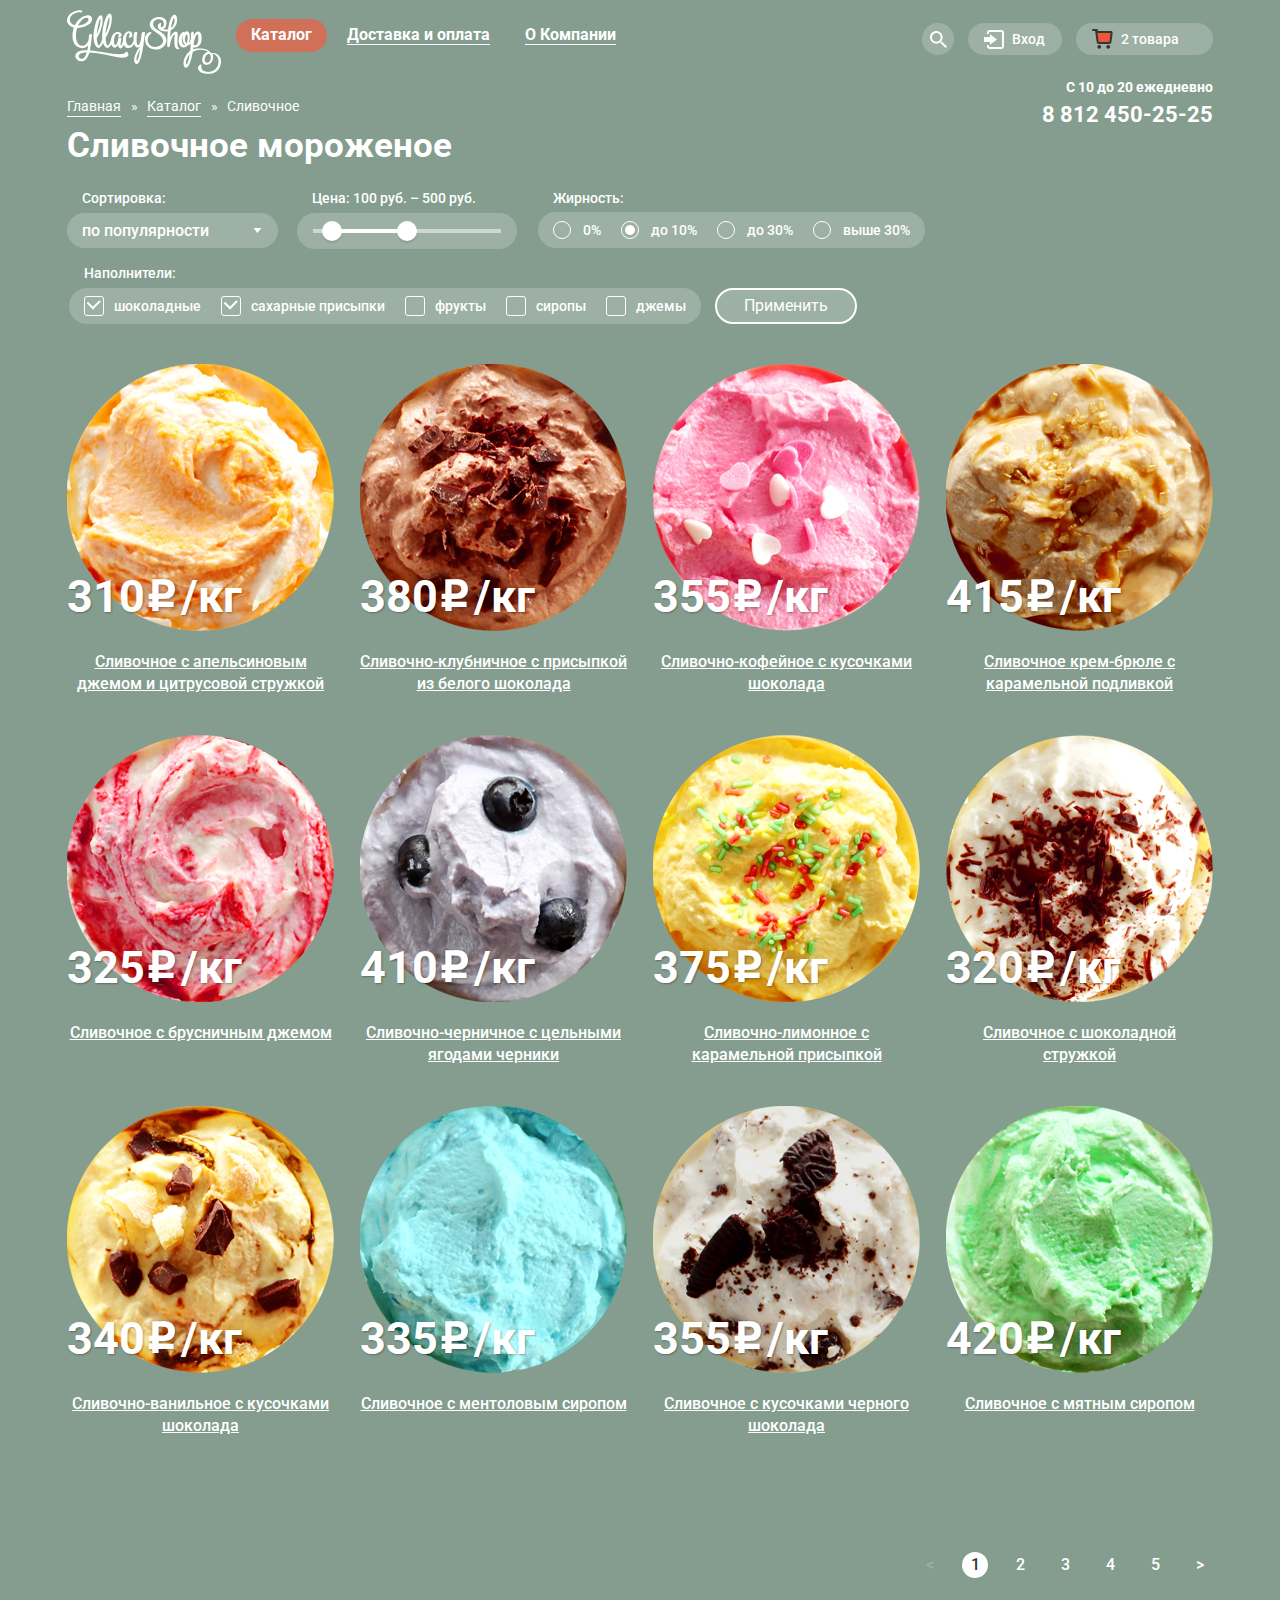
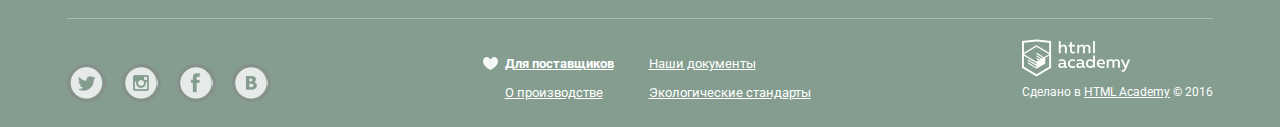
==== commit 3bbaea0c: "Правки для допуска после консультации" ====
--- a/catalog.html
+++ b/catalog.html
@@ -10,394 +10,400 @@
     </head>
     <body class="catalog">
         <div class="site-wrapper">
-            <header class="main-header clear-fix">
-                <div class="column-left clear-fix">
-                    <div class="logo column-left">
-                        <a href="index.html"><img src="img/logo_gllacy.svg" width="154" height="64" alt="Глейси"></a>
-                    </div> 
-                    <nav class="main-navigation column-left">
-                        <ul class="main-menu">
-                            <li class="main-menu-item menu-catalog active">
-                                <a href="#">Каталог</a>
-                                <ul class="sub-menu">
-                                    <li><a href="#">Новинки</a></li>
-                                    <li class="active">Сливочное</li>
-                                    <li><a href="#">Щербеты</a></li>
-                                    <li><a href="#">Фруктовый лед</a></li>
-                                    <li><a href="#">Мелорин</a></li>
-                                </ul>
-                            </li>
-                            <li class="main-menu-item"><a href="#">Доставка и оплата</a></li>
-                            <li class="main-menu-item"><a href="#">О Компании</a></li>
-                        </ul>
-                    </nav>
-                </div>
-
-                <div class="column-right">
-                    <div class="search-form-container">
-                        <div class="search-form">
-                            <form action="https://echo.htmlacademy.ru" method="post">
-                                <input type="search" name="search-item" placeholder="Что ищем?">
-                                <div class="dictation">Что ищем?</div>
-                            </form>
-                        </div>
+            <div class="site-container">
+                <header class="main-header clear-fix">
+                    <div class="column-left clear-fix">
+                        <div class="logo column-left">
+                            <a href="index.html"><img src="img/logo_gllacy.svg" width="154" height="64" alt="Глейси"></a>
+                        </div> 
+                        <nav class="main-navigation column-left">
+                            <ul class="main-menu">
+                                <li class="main-menu-item menu-catalog active">
+                                    <a href="#">Каталог</a>
+                                    <ul class="sub-menu">
+                                        <li><a href="#">Новинки</a></li>
+                                        <li class="active">Сливочное</li>
+                                        <li><a href="#">Щербеты</a></li>
+                                        <li><a href="#">Фруктовый лед</a></li>
+                                        <li><a href="#">Мелорин</a></li>
+                                    </ul>
+                                </li>
+                                <li class="main-menu-item"><a href="#">Доставка и оплата</a></li>
+                                <li class="main-menu-item"><a href="#">О Компании</a></li>
+                            </ul>
+                        </nav>
                     </div>
 
-                    <div class="user-account-container">
-                        <div class="user-account">Вход
-                            <form action="https://echo.htmlacademy.ru" method="post">
-                                <input type="text" name="user-mail" placeholder="Электронная почта">
-                                <div class="dictation mail">Электронная почта</div>
-                                <input type="password" name="user-password" placeholder="Пароль">
-                                <div class="dictation password">Пароль</div>
-                                <input class="btn" type="submit" value="Войти">
-                                <a href="#">Забыли пароль?</a>
-                                <a href="#">Новая регистрация</a>
-                            </form>
+                    <div class="column-right">
+                        <div class="search-form-container">
+                            <div class="search-form">
+                                <form action="https://echo.htmlacademy.ru" method="post">
+                                    <input type="search" name="search-item" placeholder="Что ищем?">
+                                    <div class="dictation">Что ищем?</div>
+                                </form>
+                            </div>
+                        </div>
+
+                        <div class="user-account-container">
+                            <div class="user-account">Вход
+                                <form action="https://echo.htmlacademy.ru" method="post">
+                                    <input type="text" name="user-mail" placeholder="Электронная почта">
+                                    <div class="dictation mail">Электронная почта</div>
+                                    <input type="password" name="user-password" placeholder="Пароль">
+                                    <div class="dictation password">Пароль</div>
+                                    <input class="btn" type="submit" value="Войти">
+                                    <a href="#">Забыли пароль?</a>
+                                    <a href="#">Новая регистрация</a>
+                                </form>
+                            </div>
+                        </div>
+
+                        <div class="user-cart-container">
+                            <div class="user-cart">2 товара
+                                <div class="user-cart-items clear-fix">
+                                    <table>
+                                        <tr class="user-cart-item">
+                                            <td class="user-cart-item-remouve"></td>
+                                            <td class="user-cart-item-image">
+                                                <img src="img/icecream_1.png" alt="" width="33" height="33">
+                                            </td>
+                                            <td class="user-cart-item-title">Пломбир с апельсиновым джемом</td>
+                                            <td class="user-cart-item-count">1,5 кг <span class="price">х 200 руб.</span></td>
+                                            <td class="user-cart-item-price">300 руб.</td>
+                                        </tr>
+                                        <tr class="user-cart-item">
+                                            <td class="user-cart-item-remouve"></td>
+                                            <td class="user-cart-item-image">
+                                                <img src="img/icecream_2.png" alt="" width="33" height="33">
+                                            </td>
+                                            <td class="user-cart-item-title">Клубничный пломбир с присыпкой из белого шоколада</td>
+                                            <td class="user-cart-item-count">1,5 кг <span class="price">х 300 руб.</span></td>
+                                            <td class="user-cart-item-price">450 руб.</td>
+                                        </tr>
+                                    </table>
+                                    <div class="user-cart-items-summary">
+                                        Итого: <span class="price">750</span> руб.
+                                    </div>
+                                    <a class="btn" href="#">Оформить заказ</a>
+                                </div>
+                            </div>
+                        </div>
+
+                        <div class="header-contacts">
+                            <div class="date-range">С 10 до 20 ежедневно</div>
+                            <div class="phone">8 812 450-25-25</div>
                         </div>
                     </div>
-
-                    <div class="user-cart-container">
-                        <div class="user-cart">2 товара
-                            <div class="user-cart-items clear-fix">
-                                <table>
-                                    <tr class="user-cart-item">
-                                        <td class="user-cart-item-remouve"></td>
-                                        <td class="user-cart-item-image image1"></td>
-                                        <td class="user-cart-item-title">Пломбир с апельсиновым джемом</td>
-                                        <td class="user-cart-item-count">1,5 кг <span class="price">х 200 руб.</span></td>
-                                        <td class="user-cart-item-price">300 руб.</td>
-                                    </tr>
-                                    <tr class="user-cart-item">
-                                        <td class="user-cart-item-remouve"></td>
-                                        <td class="user-cart-item-image image2"></td>
-                                        <td class="user-cart-item-title">Клубничный пломбир с присыпкой из белого шоколада</td>
-                                        <td class="user-cart-item-count">1,5 кг <span class="price">х 300 руб.</span></td>
-                                        <td class="user-cart-item-price">450 руб.</td>
-                                    </tr>
-                                </table>
-                                <div class="user-cart-items-summary">
-                                    Итого: <span class="price">750</span> руб.
-                                </div>
-                                <a class="btn" href="#">Оформить заказ</a>
+                </header>
+
+                <main class="catalog-content clear-fix">
+
+                    <ul class="breadcrumbs">
+                        <li class="breadcrumbs-item"><a href="#">Главная</a></li>
+                        <li class="breadcrumbs-item"><a href="#">Каталог</a></li>
+                        <li class="breadcrumbs-item active">Сливочное</li>
+                    </ul>
+
+                    <h1 class="catalog-header">Сливочное мороженое</h1>
+
+                    <section class="catalog-filter">
+                        <form action="https://echo.htmlacademy.ru" method="post">
+                            <div class="catalog-filter-row">
+                                <div class="catalog-filter-item">
+                                    <label for="popularity-field">Сортировка:</label>
+                                    <div class="styled-select">
+                                        <select name="popularity" id="popularity-field">
+                                            <option value="по популярности">по популярности</option>
+                                            <option value="сначала недорогие">сначала недорогие</option>
+                                            <option value="сначала дорогие">сначала дорогие</option>
+                                            <option value="по жирности">по жирности</option>
+                                        </select>
+                                    </div>
+                                </div>
+                                <div class="catalog-filter-item">
+                                    <label>Цена: 100 руб. – 500 руб.</label>
+                                    <div class="price-range-controls">
+                                        <div class="scale">
+                                            <div class="bar"></div>
+                                        </div>
+                                        <div class="range-toggle range-toggle-min"></div>
+                                        <div class="range-toggle range-toggle-max"></div>
+                                    </div>
+                                </div>
+                                <div class="catalog-filter-item">
+                                    <fieldset class="richness">
+                                        <legend>Жирность:</legend>
+                                        <div class="fieldset-item">
+                                            <input type="radio" name="richnes" value="0" id="zero">
+                                            <label for="zero">0%</label>
+                                            <div class="radio-outer">
+                                                <div class="radio-inner"></div>
+                                            </div>
+                                        </div>
+                                        <div class="fieldset-item">
+                                            <input type="radio" name="richnes" value="10" id="up-10" checked>
+                                            <label for="up-10">до 10%</label>
+                                            <div class="radio-outer">
+                                                <div class="radio-inner"></div>
+                                            </div>
+                                        </div>
+                                        <div class="fieldset-item">
+                                            <input type="radio" name="richnes" value="30" id="up-30">
+                                            <label for="up-30">до 30%</label>
+                                            <div class="radio-outer">
+                                                <div class="radio-inner"></div>
+                                            </div>
+                                        </div>
+                                        <div class="fieldset-item">
+                                            <input type="radio" name="richnes" value="30" id="more-30">
+                                            <label for="more-30">выше  30%</label>
+                                            <div class="radio-outer">
+                                                <div class="radio-inner"></div>
+                                            </div>
+                                        </div>
+                                    </fieldset>
+                                </div>
                             </div>
-                        </div>
+                            <div class="catalog-filter-row">
+                                <div class="catalog-filter-item">
+                                    <fieldset class="fillers">
+                                        <legend>Наполнители:</legend>
+                                        <div class="fieldset-item">
+                                            <input type="checkbox" name="chocolate" id="chocolate-field" checked>
+                                            <label for="chocolate-field">шоколадные</label>
+                                            <div class="check-outer">
+                                                <div class="check-inner"></div>
+                                            </div>
+                                        </div>
+                                        <div class="fieldset-item">
+                                            <input type="checkbox" name="suger" id="suger-field" checked>
+                                            <label for="suger-field">сахарные присыпки</label>
+                                            <div class="check-outer">
+                                                <div class="check-inner"></div>
+                                            </div>
+                                        </div>
+                                        <div class="fieldset-item">
+                                            <input type="checkbox" name="fruits" id="fruits-field">
+                                            <label for="fruits-field">фрукты</label>
+                                            <div class="check-outer">
+                                                <div class="check-inner"></div>
+                                            </div>
+                                        </div>
+                                        <div class="fieldset-item">
+                                            <input type="checkbox" name="syrups" id="syrups-field">
+                                            <label for="syrups-field">сиропы</label>
+                                            <div class="check-outer">
+                                                <div class="check-inner"></div>
+                                            </div>
+                                        </div>
+                                        <div class="fieldset-item">
+                                            <input type="checkbox" name="jams" id="jams-field">
+                                            <label for="jams-field">джемы</label>
+                                            <div class="check-outer">
+                                                <div class="check-inner"></div>
+                                            </div>
+                                        </div>
+                                    </fieldset>
+                                    <button class="btn" type="submit">Применить</button>
+                                </div>
+                            </div>
+                        </form>
+                    </section>
+
+                    <section class="goods">
+                        <div class="goods-row clear-fix">
+                            <article class="goods-item">
+                                <img src="img/goods_item_1.png" width="267" height="267" alt="Сливочное с апельсиновым джемом и цитрусовой стружкой">
+                                <div class="goods-item-price">
+                                    <span class="goods-item-price-value">310</span>
+                                    <span class="goods-item-price-valute rouble"></span>
+                                    <span class="goods-item-unity">/кг</span>
+                                </div>
+                                <a class="goods-item-title" href="#">Сливочное с апельсиновым джемом и цитрусовой стружкой</a>
+                                <div class="quick-button">
+                                    <a class="quick-view" href="#quick_view">Быстрый просмотр</a>
+                                </div>
+                            </article>
+                            <article class="goods-item">
+                                <img src="img/goods_item_2.png" width="267" height="267" alt="Сливочно-клубничное с присыпкой из белого шоколада">
+                                <div class="goods-item-price">
+                                    <span class="goods-item-price-value">380</span>
+                                    <span class="goods-item-price-valute rouble"></span>
+                                    <span class="goods-item-unity">/кг</span>
+                                </div>
+                                <a class="goods-item-title" href="#">Сливочно-клубничное с присыпкой из белого шоколада</a>
+                                <div class="quick-button">
+                                    <a class="quick-view" href="#quick_view">Быстрый просмотр</a>
+                                </div>
+                            </article>
+                            <article class="goods-item">
+                                <img src="img/goods_item_3.png" width="267" height="267" alt="Сливочно-кофейное с кусочками шоколада">
+                                <div class="goods-item-price">
+                                    <span class="goods-item-price-value">355</span>
+                                    <span class="goods-item-price-valute rouble"></span>
+                                    <span class="goods-item-unity">/кг</span>
+                                </div>
+                                <a class="goods-item-title" href="#">Сливочно-кофейное с кусочками шоколада</a>
+                                <div class="quick-button">
+                                    <a class="quick-view" href="#quick_view">Быстрый просмотр</a>
+                                </div>
+                            </article>
+                            <article class="goods-item">
+                                <img src="img/goods_item_4.png" width="267" height="267" alt="Сливочное крем-брюле с карамельной подливкой">
+                                <div class="goods-item-price">
+                                    <span class="goods-item-price-value">415</span>
+                                    <span class="goods-item-price-valute rouble"></span>
+                                    <span class="goods-item-unity">/кг</span>
+                                </div>
+                                <a class="goods-item-title" href="#">Сливочное крем-брюле с карамельной подливкой</a>
+                                <div class="quick-button">
+                                    <a class="quick-view" href="#quick_view">Быстрый просмотр</a>
+                                </div>
+                            </article>
+                        </div>
+                        <div class="goods-row clear-fix">
+                            <article class="goods-item">
+                                <img src="img/goods_item_5.png" width="267" height="267" alt="Сливочное с брусничным джемом">
+                                <div class="goods-item-price">
+                                    <span class="goods-item-price-value">325</span>
+                                    <span class="goods-item-price-valute rouble"></span>
+                                    <span class="goods-item-unity">/кг</span>
+                                </div>
+                                <a class="goods-item-title" href="#">Сливочное с брусничным джемом</a>
+                                <div class="quick-button">
+                                    <a class="quick-view" href="#quick_view">Быстрый просмотр</a>
+                                </div>
+                            </article>
+                            <article class="goods-item">
+                                <img src="img/goods_item_6.png" width="267" height="267" alt="Сливочно-черничное с цельными ягодами черники">
+                                <div class="goods-item-price">
+                                    <span class="goods-item-price-value">410</span>
+                                    <span class="goods-item-price-valute rouble"></span>
+                                    <span class="goods-item-unity">/кг</span>
+                                </div>
+                                <a class="goods-item-title" href="#">Сливочно-черничное с цельными ягодами черники</a>
+                                <div class="quick-button">
+                                    <a class="quick-view" href="#quick_view">Быстрый просмотр</a>
+                                </div>
+                            </article>
+                            <article class="goods-item">
+                                <img src="img/goods_item_7.png" width="267" height="267" alt="Сливочно-лимонное с карамельной присыпкой">
+                                <div class="goods-item-price">
+                                    <span class="goods-item-price-value">375</span>
+                                    <span class="goods-item-price-valute rouble"></span>
+                                    <span class="goods-item-unity">/кг</span>
+                                </div>
+                                <a class="goods-item-title" href="#">Сливочно-лимонное с карамельной присыпкой</a>
+                                <div class="quick-button">
+                                    <a class="quick-view" href="#quick_view">Быстрый просмотр</a>
+                                </div>
+                            </article>
+                            <article class="goods-item">
+                                <img src="img/goods_item_8.png" width="267" height="267" alt="Сливочное с шоколадной стружкой">
+                                <div class="goods-item-price">
+                                    <span class="goods-item-price-value">320</span>
+                                    <span class="goods-item-price-valute rouble"></span>
+                                    <span class="goods-item-unity">/кг</span>
+                                </div>
+                                <a class="goods-item-title" href="#">Сливочное с шоколадной стружкой</a>
+                                <div class="quick-button">
+                                    <a class="quick-view" href="#quick_view">Быстрый просмотр</a>
+                                </div>
+                            </article>
+                        </div>
+                        <div class="goods-row clear-fix">
+                            <article class="goods-item">
+                                <img src="img/goods_item_9.png" width="267" height="267" alt="Сливочно-ванильное с кусочками шоколада">
+                                <div class="goods-item-price">
+                                    <span class="goods-item-price-value">340</span>
+                                    <span class="goods-item-price-valute rouble"></span>
+                                    <span class="goods-item-unity">/кг</span>
+                                </div>
+                                <a class="goods-item-title" href="#">Сливочно-ванильное с кусочками шоколада</a>
+                                <div class="quick-button">
+                                    <a class="quick-view" href="#quick_view">Быстрый просмотр</a>
+                                </div>
+                            </article>
+                            <article class="goods-item">
+                                <img src="img/goods_item_10.png" width="267" height="267" alt="Сливочноe с ментоловым сиропом">
+                                <div class="goods-item-price">
+                                    <span class="goods-item-price-value">335</span>
+                                    <span class="goods-item-price-valute rouble"></span>
+                                    <span class="goods-item-unity">/кг</span>
+                                </div>
+                                <a class="goods-item-title" href="#">Сливочноe с ментоловым сиропом</a>
+                                <div class="quick-button">
+                                    <a class="quick-view" href="#quick_view">Быстрый просмотр</a>
+                                </div>
+                            </article>                    
+                            <article class="goods-item">
+                                <img src="img/goods_item_11.png" width="267" height="267" alt="Сливочное с кусочками черного шоколада">
+                                <div class="goods-item-price">
+                                    <span class="goods-item-price-value">355</span>
+                                    <span class="goods-item-price-valute rouble"></span>
+                                    <span class="goods-item-unity">/кг</span>
+                                </div>
+                                <a class="goods-item-title" href="#">Сливочное с кусочками черного шоколада</a>
+                                <div class="quick-button">
+                                    <a class="quick-view" href="#quick_view">Быстрый просмотр</a>
+                                </div>
+                            </article>
+                            <article class="goods-item">
+                                <img src="img/goods_item_12.png" width="267" height="267" alt="Сливочное с мятным сиропом">
+                                <div class="goods-item-price">
+                                    <span class="goods-item-price-value">420</span>
+                                    <span class="goods-item-price-valute rouble"></span>
+                                    <span class="goods-item-unity">/кг</span>
+                                </div>
+                                <a class="goods-item-title" href="#">Сливочное с мятным сиропом</a>
+                                <div class="quick-button">
+                                    <a class="quick-view" href="#quick_view">Быстрый просмотр</a>
+                                </div>
+                            </article>
+                        </div>
+                    </section>
+                        
+                    <ul class="pagination">
+                        <li class="prev disabled">&lt;</li>
+                        <li class="active"><a href="#">1</a></li>
+                        <li><a href="#">2</a></li>
+                        <li><a href="#">3</a></li>
+                        <li><a href="#">4</a></li>
+                        <li><a href="#">5</a></li>
+                        <li class="next"><a href="#">&gt;</a></li>
+                    </ul>
+
+                </main>
+
+                <footer class="main-footer clear-fix">
+
+                    <ul class="footer-social column-left">
+                        <li class="social-btn social-btn-twit"><a href="#">Твиттер</a></li>
+                        <li class="social-btn social-btn-inst"><a href="#">Инстаграм</a></li>
+                        <li class="social-btn social-btn-fb"><a href="#">Фейсбук</a></li>
+                        <li class="social-btn social-btn-vk"><a href="#">Вконтакте</a></li>
+                    </ul>
+
+                    <ul class="footer-info">
+                        <li>
+                            <a href="#">Для поставщиков</a>
+                            <a href="#">О производстве</a>
+                        </li>
+                        <li>
+                            <a href="#">Наши документы</a>
+                            <a href="#">Экологические стандарты</a>
+                        </li>
+                    </ul>
+
+                    <div class="footer-logo column-right">
+                        <a href="https://htmlacademy.ru">
+                            <img src="img/log_htmlacademy.svg" width="108" height="38" alt="HTML Academy">
+                        </a>
+                        <p>Сделано в <a href="https://htmlacademy.ru">HTML Academy</a> © 2016</p>
                     </div>
 
-                    <div class="header-contacts">
-                        <div class="date-range">С 10 до 20 ежедневно</div>
-                        <div class="phone">8 812 450-25-25</div>
-                    </div>
-                </div>
-            </header>
-
-            <main class="catalog-content clear-fix">
-
-                <ul class="breadcrumbs">
-                    <li class="breadcrumbs-item"><a href="#">Главная</a></li>
-                    <li class="breadcrumbs-item"><a href="#">Каталог</a></li>
-                    <li class="breadcrumbs-item active">Сливочное</li>
-                </ul>
-
-                <h1 class="catalog-header">Сливочное мороженое</h1>
-
-                <section class="catalog-filter">
-                    <form action="https://echo.htmlacademy.ru" method="post">
-                        <div class="catalog-filter-row">
-                            <div class="catalog-filter-item">
-                                <label for="popularity-field">Сортировка:</label>
-                                <div class="styled-select">
-                                    <select name="popularity" id="popularity-field">
-                                        <option value="по популярности">по популярности</option>
-                                        <option value="сначала недорогие">сначала недорогие</option>
-                                        <option value="сначала дорогие">сначала дорогие</option>
-                                        <option value="по жирности">по жирности</option>
-                                    </select>
-                                </div>
-                            </div>
-                            <div class="catalog-filter-item">
-                                <label>Цена: 100 руб. – 500 руб.</label>
-                                <div class="price-range-controls">
-                                    <div class="scale">
-                                        <div class="bar"></div>
-                                    </div>
-                                    <div class="range-toggle range-toggle-min"></div>
-                                    <div class="range-toggle range-toggle-max"></div>
-                                </div>
-                            </div>
-                            <div class="catalog-filter-item">
-                                <fieldset class="richness">
-                                    <legend>Жирность:</legend>
-                                    <div class="fieldset-item">
-                                        <input type="radio" name="richnes" value="0" id="zero">
-                                        <label for="zero">0%</label>
-                                        <div class="radio-outer">
-                                            <div class="radio-inner"></div>
-                                        </div>
-                                    </div>
-                                    <div class="fieldset-item">
-                                        <input type="radio" name="richnes" value="10" id="up-10" checked>
-                                        <label for="up-10">до 10%</label>
-                                        <div class="radio-outer">
-                                            <div class="radio-inner"></div>
-                                        </div>
-                                    </div>
-                                    <div class="fieldset-item">
-                                        <input type="radio" name="richnes" value="30" id="up-30">
-                                        <label for="up-30">до 30%</label>
-                                        <div class="radio-outer">
-                                            <div class="radio-inner"></div>
-                                        </div>
-                                    </div>
-                                    <div class="fieldset-item">
-                                        <input type="radio" name="richnes" value="30" id="more-30">
-                                        <label for="more-30">выше  30%</label>
-                                        <div class="radio-outer">
-                                            <div class="radio-inner"></div>
-                                        </div>
-                                    </div>
-                                </fieldset>
-                            </div>
-                        </div>
-                        <div class="catalog-filter-row">
-                            <div class="catalog-filter-item">
-                                <fieldset class="fillers">
-                                    <legend>Наполнители:</legend>
-                                    <div class="fieldset-item">
-                                        <input type="checkbox" name="chocolate" id="chocolate-field" checked>
-                                        <label for="chocolate-field">шоколадные</label>
-                                        <div class="check-outer">
-                                            <div class="check-inner"></div>
-                                        </div>
-                                    </div>
-                                    <div class="fieldset-item">
-                                        <input type="checkbox" name="suger" id="suger-field" checked>
-                                        <label for="suger-field">сахарные присыпки</label>
-                                        <div class="check-outer">
-                                            <div class="check-inner"></div>
-                                        </div>
-                                    </div>
-                                    <div class="fieldset-item">
-                                        <input type="checkbox" name="fruits" id="fruits-field">
-                                        <label for="fruits-field">фрукты</label>
-                                        <div class="check-outer">
-                                            <div class="check-inner"></div>
-                                        </div>
-                                    </div>
-                                    <div class="fieldset-item">
-                                        <input type="checkbox" name="syrups" id="syrups-field">
-                                        <label for="syrups-field">сиропы</label>
-                                        <div class="check-outer">
-                                            <div class="check-inner"></div>
-                                        </div>
-                                    </div>
-                                    <div class="fieldset-item">
-                                        <input type="checkbox" name="jams" id="jams-field">
-                                        <label for="jams-field">джемы</label>
-                                        <div class="check-outer">
-                                            <div class="check-inner"></div>
-                                        </div>
-                                    </div>
-                                </fieldset>
-                                <button class="btn" type="submit">Применить</button>
-                            </div>
-                        </div>
-                    </form>
-                </section>
-
-                <section class="goods">
-                    <div class="goods-row clear-fix">
-                        <article class="goods-item">
-                            <img src="img/goods_item_1.png" width="267" height="267" alt="Сливочное с апельсиновым джемом и цитрусовой стружкой">
-                            <div class="goods-item-price">
-                                <span class="goods-item-price-value">310</span>
-                                <span class="goods-item-price-valute rouble"></span>
-                                <span class="goods-item-unity">/кг</span>
-                            </div>
-                            <a class="goods-item-title" href="#">Сливочное с апельсиновым джемом и цитрусовой стружкой</a>
-                            <div class="quick-button">
-                                <a class="quick-view" href="#quick_view">Быстрый просмотр</a>
-                            </div>
-                        </article>
-                        <article class="goods-item">
-                            <img src="img/goods_item_2.png" width="267" height="267" alt="Сливочно-клубничное с присыпкой из белого шоколада">
-                            <div class="goods-item-price">
-                                <span class="goods-item-price-value">380</span>
-                                <span class="goods-item-price-valute rouble"></span>
-                                <span class="goods-item-unity">/кг</span>
-                            </div>
-                            <a class="goods-item-title" href="#">Сливочно-клубничное с присыпкой из белого шоколада</a>
-                            <div class="quick-button">
-                                <a class="quick-view" href="#quick_view">Быстрый просмотр</a>
-                            </div>
-                        </article>
-                        <article class="goods-item">
-                            <img src="img/goods_item_3.png" width="267" height="267" alt="Сливочно-кофейное с кусочками шоколада">
-                            <div class="goods-item-price">
-                                <span class="goods-item-price-value">355</span>
-                                <span class="goods-item-price-valute rouble"></span>
-                                <span class="goods-item-unity">/кг</span>
-                            </div>
-                            <a class="goods-item-title" href="#">Сливочно-кофейное с кусочками шоколада</a>
-                            <div class="quick-button">
-                                <a class="quick-view" href="#quick_view">Быстрый просмотр</a>
-                            </div>
-                        </article>
-                        <article class="goods-item">
-                            <img src="img/goods_item_4.png" width="267" height="267" alt="Сливочное крем-брюле с карамельной подливкой">
-                            <div class="goods-item-price">
-                                <span class="goods-item-price-value">415</span>
-                                <span class="goods-item-price-valute rouble"></span>
-                                <span class="goods-item-unity">/кг</span>
-                            </div>
-                            <a class="goods-item-title" href="#">Сливочное крем-брюле с карамельной подливкой</a>
-                            <div class="quick-button">
-                                <a class="quick-view" href="#quick_view">Быстрый просмотр</a>
-                            </div>
-                        </article>
-                    </div>
-                    <div class="goods-row clear-fix">
-                        <article class="goods-item">
-                            <img src="img/goods_item_5.png" width="267" height="267" alt="Сливочное с брусничным джемом">
-                            <div class="goods-item-price">
-                                <span class="goods-item-price-value">325</span>
-                                <span class="goods-item-price-valute rouble"></span>
-                                <span class="goods-item-unity">/кг</span>
-                            </div>
-                            <a class="goods-item-title" href="#">Сливочное с брусничным джемом</a>
-                            <div class="quick-button">
-                                <a class="quick-view" href="#quick_view">Быстрый просмотр</a>
-                            </div>
-                        </article>
-                        <article class="goods-item">
-                            <img src="img/goods_item_6.png" width="267" height="267" alt="Сливочно-черничное с цельными ягодами черники">
-                            <div class="goods-item-price">
-                                <span class="goods-item-price-value">410</span>
-                                <span class="goods-item-price-valute rouble"></span>
-                                <span class="goods-item-unity">/кг</span>
-                            </div>
-                            <a class="goods-item-title" href="#">Сливочно-черничное с цельными ягодами черники</a>
-                            <div class="quick-button">
-                                <a class="quick-view" href="#quick_view">Быстрый просмотр</a>
-                            </div>
-                        </article>
-                        <article class="goods-item">
-                            <img src="img/goods_item_7.png" width="267" height="267" alt="Сливочно-лимонное с карамельной присыпкой">
-                            <div class="goods-item-price">
-                                <span class="goods-item-price-value">375</span>
-                                <span class="goods-item-price-valute rouble"></span>
-                                <span class="goods-item-unity">/кг</span>
-                            </div>
-                            <a class="goods-item-title" href="#">Сливочно-лимонное с карамельной присыпкой</a>
-                            <div class="quick-button">
-                                <a class="quick-view" href="#quick_view">Быстрый просмотр</a>
-                            </div>
-                        </article>
-                        <article class="goods-item">
-                            <img src="img/goods_item_8.png" width="267" height="267" alt="Сливочное с шоколадной стружкой">
-                            <div class="goods-item-price">
-                                <span class="goods-item-price-value">320</span>
-                                <span class="goods-item-price-valute rouble"></span>
-                                <span class="goods-item-unity">/кг</span>
-                            </div>
-                            <a class="goods-item-title" href="#">Сливочное с шоколадной стружкой</a>
-                            <div class="quick-button">
-                                <a class="quick-view" href="#quick_view">Быстрый просмотр</a>
-                            </div>
-                        </article>
-                    </div>
-                    <div class="goods-row clear-fix">
-                        <article class="goods-item">
-                            <img src="img/goods_item_9.png" width="267" height="267" alt="Сливочно-ванильное с кусочками шоколада">
-                            <div class="goods-item-price">
-                                <span class="goods-item-price-value">340</span>
-                                <span class="goods-item-price-valute rouble"></span>
-                                <span class="goods-item-unity">/кг</span>
-                            </div>
-                            <a class="goods-item-title" href="#">Сливочно-ванильное с кусочками шоколада</a>
-                            <div class="quick-button">
-                                <a class="quick-view" href="#quick_view">Быстрый просмотр</a>
-                            </div>
-                        </article>
-                        <article class="goods-item">
-                            <img src="img/goods_item_10.png" width="267" height="267" alt="Сливочноe с ментоловым сиропом">
-                            <div class="goods-item-price">
-                                <span class="goods-item-price-value">335</span>
-                                <span class="goods-item-price-valute rouble"></span>
-                                <span class="goods-item-unity">/кг</span>
-                            </div>
-                            <a class="goods-item-title" href="#">Сливочноe с ментоловым сиропом</a>
-                            <div class="quick-button">
-                                <a class="quick-view" href="#quick_view">Быстрый просмотр</a>
-                            </div>
-                        </article>                    
-                        <article class="goods-item">
-                            <img src="img/goods_item_11.png" width="267" height="267" alt="Сливочное с кусочками черного шоколада">
-                            <div class="goods-item-price">
-                                <span class="goods-item-price-value">355</span>
-                                <span class="goods-item-price-valute rouble"></span>
-                                <span class="goods-item-unity">/кг</span>
-                            </div>
-                            <a class="goods-item-title" href="#">Сливочное с кусочками черного шоколада</a>
-                            <div class="quick-button">
-                                <a class="quick-view" href="#quick_view">Быстрый просмотр</a>
-                            </div>
-                        </article>
-                        <article class="goods-item">
-                            <img src="img/goods_item_12.png" width="267" height="267" alt="Сливочное с мятным сиропом">
-                            <div class="goods-item-price">
-                                <span class="goods-item-price-value">420</span>
-                                <span class="goods-item-price-valute rouble"></span>
-                                <span class="goods-item-unity">/кг</span>
-                            </div>
-                            <a class="goods-item-title" href="#">Сливочное с мятным сиропом</a>
-                            <div class="quick-button">
-                                <a class="quick-view" href="#quick_view">Быстрый просмотр</a>
-                            </div>
-                        </article>
-                    </div>
-                </section>
-                    
-                <ul class="pagination">
-                    <li class="prev disabled">&lt;</li>
-                    <li class="active"><a href="#">1</a></li>
-                    <li><a href="#">2</a></li>
-                    <li><a href="#">3</a></li>
-                    <li><a href="#">4</a></li>
-                    <li><a href="#">5</a></li>
-                    <li class="next"><a href="#">&gt;</a></li>
-                </ul>
-
-            </main>
-
-            <footer class="main-footer clear-fix">
-
-                <ul class="footer-social column-left">
-                    <li class="social-btn social-btn-twit"><a href="#">Твиттер</a></li>
-                    <li class="social-btn social-btn-inst"><a href="#">Инстаграм</a></li>
-                    <li class="social-btn social-btn-fb"><a href="#">Фейсбук</a></li>
-                    <li class="social-btn social-btn-vk"><a href="#">Вконтакте</a></li>
-                </ul>
-
-                <ul class="footer-info">
-                    <li>
-                        <a href="#">Для поставщиков</a>
-                        <a href="#">О производстве</a>
-                    </li>
-                    <li>
-                        <a href="#">Наши документы</a>
-                        <a href="#">Экологические стандарты</a>
-                    </li>
-                </ul>
-
-                <div class="footer-logo column-right">
-                    <a href="https://htmlacademy.ru">
-                        <img src="img/log_htmlacademy.svg" width="108" height="38" alt="HTML Academy">
-                    </a>
-                    <p>Сделано в <a href="https://htmlacademy.ru">HTML Academy</a> © 2016</p>
-                </div>
-
-            </footer>
+                </footer>
+            </div>
         </div>
         <script src="js/script.js"></script>
     </body>
--- a/css/style.css
+++ b/css/style.css
@@ -20,21 +20,24 @@
     font-size: 16px;
     line-height: 22px;
     color: #000000;
-    font-weight: normal;
+    font-weight: 400;
     font-family: Roboto, Arial, sans-serif;
     margin: 0;
     padding: 0;
 }
 
-    body input[name="slider"] {
+    input[name="slider"] {
         display: none;
     }
 
-    body .site-wrapper {
+    .site-wrapper {
+        min-width: 1200px;
+    }
+
+    .site-container {
         padding-left: 27px;
         padding-right: 27px;
         max-width: 1146px;
-        min-width: 1146px;
         margin: 0 auto;
     }
 
@@ -64,14 +67,6 @@
     position: relative;
     z-index: 2;
 }
-
-    .main-header .column-left {
-    }
-
-    .main-header .column-right {
-
-    }
-
         .main-header .logo {
             margin-right: 15px;
             width: 154px;
@@ -86,17 +81,14 @@
                 top: 10px;
             }
 
-        .main-header .main-navigation {
-        }
-
-            .main-navigation .main-menu {
-                list-style-type: none;
+            .main-menu {
+                list-style: none;
                 margin: 0;
                 padding: 0;
                 font-size: 0;
             }
 
-                .main-menu .main-menu-item {
+                .main-menu-item {
                     display: inline-block;
                     vertical-align: top;
                     padding: 19px 0;
@@ -519,7 +511,7 @@
                                 color: #333;
                                 font-size: 13px;
                                 line-height: 19px;
-                                vertical-align: baseline;
+                                vertical-align: middle;
                                 padding-top: 10px;
                             }
 
@@ -554,10 +546,11 @@
 
                             .user-cart-item .user-cart-item-image {
                                 width: 50px;
+                                text-align: center;
                                 height: 33px;
                             }
 
-                            .user-cart-item-image.image1 {
+                            /*.user-cart-item-image.image1 {
                                 background-image: url("../img/icecream_1.png");
                                 background-repeat: no-repeat;
                                 background-position: center;
@@ -567,6 +560,12 @@
                                 background-image: url("../img/icecream_2.png");
                                 background-repeat: no-repeat;
                                 background-position: center;
+                            }*/
+
+                            user-cart-item-image img {
+                                height: 33px;
+                                vertical-align: middle;
+                                width: 33px;
                             }
 
                             .user-cart-item .user-cart-item-title {
@@ -623,7 +622,8 @@
                             box-shadow: inset 0 2px 2px #942718;
                         }
 
-            .main-header .header-contacts {
+            .header-contacts {
+                font-weight: 700;
                 position: absolute;
                 right: 0;
                 top: 75px;
@@ -667,6 +667,7 @@
 
         .slider .slider-title {
             font-size: 60px;
+            font-weight: 700;
             line-height: 60px;
             color: #fff;
 
@@ -681,6 +682,7 @@
 
         .slider .slider-button {
             display: inline-block;
+            vertical-align: top;
             font-size: 32px;
             line-height: 42px;
             font-weight: bold;
@@ -782,10 +784,12 @@
         }
 
         .promo-row .promo-1 {
+            background-color: #620000;
             background-image: url("../img/bg_promo_1.jpg");
         }
 
         .promo-row .promo-2 {
+            background-color: #502610;
             background-image: url("../img/bg_promo_2.jpg");
         }
 
@@ -875,16 +879,13 @@
             margin-right: 0;
         }
 
-        .goods-item:hover .goods-item-hit {
-            z-index: 4;
-        }
-
         .goods-item a.quick-view {
             position: absolute;
             bottom: 20px;
             left: 50%;
             transform: translateX(-50%);
             display: inline-block;
+            vertical-align: top;
             font-size: 15px;
             line-height: 24px;
             font-weight: bold;
@@ -907,7 +908,8 @@
             box-shadow: inset 0 2px 2px #942718;
         }
 
-            .goods-item-hit {
+            .goods-item-hit-label:before {
+                content: '';
                 width: 61px;
                 height: 61px;
                 background-image: url("../img/hit.png");
@@ -916,6 +918,7 @@
                 position: absolute;
                 top: 0;
                 left: 0;
+                z-index: 10;
             }
 
             .goods-item img {
@@ -967,9 +970,10 @@
                 color: #ffbc9e;
             }
 
-    .main-content .shop-advantage {
+    .shop-advantage {
         padding: 30px 20px 25px 20px;
         margin-bottom: 40px;
+        background-color: #e6d8bc;
         background-image: url("../img/bg_advantage.jpg");
         border-radius: 10px;
     }
@@ -1065,6 +1069,7 @@
             }
         
         .promo-row .promo-item-delivery {
+            background-color: #f8f7f4;
             background-image: url("../img/bg_promo_4.png");
             background-repeat: no-repeat;
             background-size: contain;
@@ -1461,6 +1466,7 @@
 
     .main-footer .footer-info {
         display: inline-block;
+        vertical-align: top;
         margin-top: 35px;
 
         font-size: 13px;
@@ -1534,9 +1540,9 @@
 
         .catalog-content .breadcrumbs {
             display: inline-block;
-            list-style-type: none;
-            margin: 0;
-            margin-bottom: 5px;
+            vertical-align: top;
+            list-style: none;
+            margin: 0 0 5px;
             padding: 0;
         }
 
@@ -1709,6 +1715,7 @@
                         .richness .fieldset-item label {
                             margin: 0;
                             display: inline-block;
+                            vertical-align: top;
                             padding: 8px 20px 8px 30px;
                             z-index: 1;
                             position: relative;
@@ -1933,14 +1940,6 @@
             border-radius: 50%;
         }
 
-        .pagination .next {
-            
-        }
-
-        .pagination .prev {
-
-        }
-
             .pagination a {
                 color: #fff;
                 font-weight: 500;
@@ -1969,42 +1968,6 @@
                 background: transparent;
             }
 
-            .pagination li:active {
-                background-color: #fff;
-            }
-
-            .pagination li.disabled:active {
-                background: transparent;
-            }
-
-            .pagination li:active a {
-                color: #000;
-            }
-
     .catalog .main-footer {
         margin-top: 40px;
     }
-
-
-
-
-
-
-
-
-
-
-
-
-
-
-
-
-
-
-
-
-
-
-
-
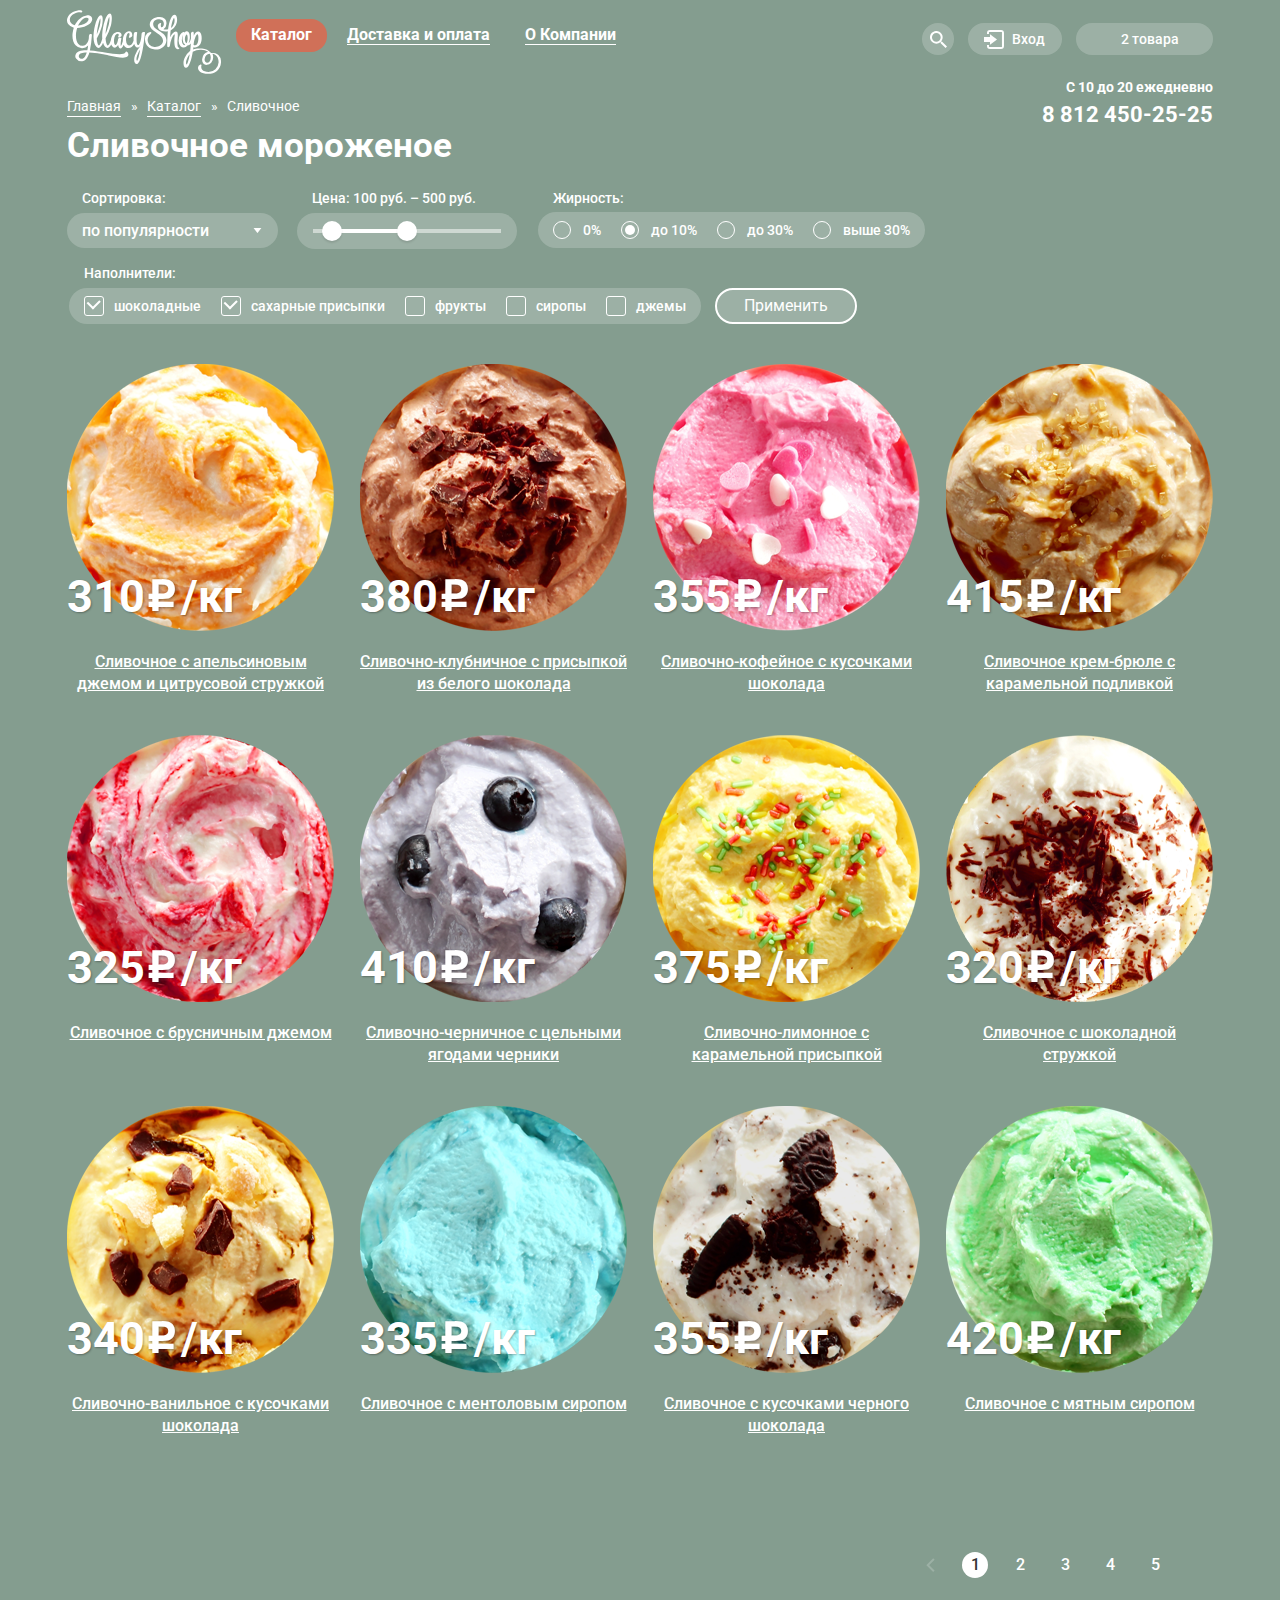
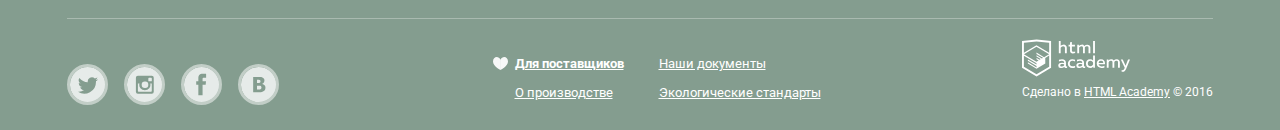
==== commit 7ba3ea2f: "comment" ====
--- a/catalog.html
+++ b/catalog.html
@@ -5,14 +5,14 @@
         <meta http-equiv="X-UA-Compatible" content="IE=edge">
         <title>Глейси - Каталог</title>
         <link href="css/normalize.css" type="text/css" rel="stylesheet">
-        <link href='https://fonts.googleapis.com/css?family=Roboto:400,500,700&subset=latin,cyrillic' rel='stylesheet' type='text/css'>
+        <link href="https://fonts.googleapis.com/css?family=Roboto:400,500,700&subset=latin,cyrillic" rel="stylesheet" type="text/css">
         <link rel="stylesheet" href="css/style.css">
     </head>
     <body class="catalog">
         <div class="site-wrapper">
             <div class="site-container">
-                <header class="main-header clear-fix">
-                    <div class="column-left clear-fix">
+                <header class="main-header clearfix">
+                    <div class="column-left clearfix">
                         <div class="logo column-left">
                             <a href="index.html"><img src="img/logo_gllacy.svg" width="154" height="64" alt="Глейси"></a>
                         </div> 
@@ -38,8 +38,8 @@
                         <div class="search-form-container">
                             <div class="search-form">
                                 <form action="https://echo.htmlacademy.ru" method="post">
-                                    <input type="search" name="search-item" placeholder="Что ищем?">
-                                    <div class="dictation">Что ищем?</div>
+                                    <input type="search" name="search-item" id="search-item" placeholder="Что ищем?">
+                                    <label for="search-item">Что ищем?</label>
                                 </form>
                             </div>
                         </div>
@@ -47,10 +47,10 @@
                         <div class="user-account-container">
                             <div class="user-account">Вход
                                 <form action="https://echo.htmlacademy.ru" method="post">
-                                    <input type="text" name="user-mail" placeholder="Электронная почта">
-                                    <div class="dictation mail">Электронная почта</div>
-                                    <input type="password" name="user-password" placeholder="Пароль">
-                                    <div class="dictation password">Пароль</div>
+                                    <input type="text" name="user-mail" id="user-mail" placeholder="Электронная почта">
+                                    <label for="user-mail">Электронная почта</label>
+                                    <input type="password" name="user-password" id="password" placeholder="Пароль">
+                                    <label for="password">Пароль</label>
                                     <input class="btn" type="submit" value="Войти">
                                     <a href="#">Забыли пароль?</a>
                                     <a href="#">Новая регистрация</a>
@@ -59,8 +59,8 @@
                         </div>
 
                         <div class="user-cart-container">
-                            <div class="user-cart">2 товара
-                                <div class="user-cart-items clear-fix">
+                            <div class="user-cart user-cart-full">2 товара
+                                <div class="user-cart-items clearfix">
                                     <table>
                                         <tr class="user-cart-item">
                                             <td class="user-cart-item-remouve"></td>
@@ -96,7 +96,7 @@
                     </div>
                 </header>
 
-                <main class="catalog-content clear-fix">
+                <main class="catalog-content clearfix">
 
                     <ul class="breadcrumbs">
                         <li class="breadcrumbs-item"><a href="#">Главная</a></li>
@@ -204,14 +204,14 @@
                                             </div>
                                         </div>
                                     </fieldset>
-                                    <button class="btn" type="submit">Применить</button>
+                                    <button type="submit">Применить</button>
                                 </div>
                             </div>
                         </form>
                     </section>
 
                     <section class="goods">
-                        <div class="goods-row clear-fix">
+                        <div class="goods-row clearfix">
                             <article class="goods-item">
                                 <img src="img/goods_item_1.png" width="267" height="267" alt="Сливочное с апельсиновым джемом и цитрусовой стружкой">
                                 <div class="goods-item-price">
@@ -221,7 +221,7 @@
                                 </div>
                                 <a class="goods-item-title" href="#">Сливочное с апельсиновым джемом и цитрусовой стружкой</a>
                                 <div class="quick-button">
-                                    <a class="quick-view" href="#quick_view">Быстрый просмотр</a>
+                                    <a class="btn quick-view" href="#quick_view">Быстрый просмотр</a>
                                 </div>
                             </article>
                             <article class="goods-item">
@@ -233,7 +233,7 @@
                                 </div>
                                 <a class="goods-item-title" href="#">Сливочно-клубничное с присыпкой из белого шоколада</a>
                                 <div class="quick-button">
-                                    <a class="quick-view" href="#quick_view">Быстрый просмотр</a>
+                                    <a class="btn quick-view" href="#quick_view">Быстрый просмотр</a>
                                 </div>
                             </article>
                             <article class="goods-item">
@@ -245,7 +245,7 @@
                                 </div>
                                 <a class="goods-item-title" href="#">Сливочно-кофейное с кусочками шоколада</a>
                                 <div class="quick-button">
-                                    <a class="quick-view" href="#quick_view">Быстрый просмотр</a>
+                                    <a class="btn quick-view" href="#quick_view">Быстрый просмотр</a>
                                 </div>
                             </article>
                             <article class="goods-item">
@@ -257,11 +257,11 @@
                                 </div>
                                 <a class="goods-item-title" href="#">Сливочное крем-брюле с карамельной подливкой</a>
                                 <div class="quick-button">
-                                    <a class="quick-view" href="#quick_view">Быстрый просмотр</a>
-                                </div>
-                            </article>
-                        </div>
-                        <div class="goods-row clear-fix">
+                                    <a class="btn quick-view" href="#quick_view">Быстрый просмотр</a>
+                                </div>
+                            </article>
+                        </div>
+                        <div class="goods-row clearfix">
                             <article class="goods-item">
                                 <img src="img/goods_item_5.png" width="267" height="267" alt="Сливочное с брусничным джемом">
                                 <div class="goods-item-price">
@@ -271,7 +271,7 @@
                                 </div>
                                 <a class="goods-item-title" href="#">Сливочное с брусничным джемом</a>
                                 <div class="quick-button">
-                                    <a class="quick-view" href="#quick_view">Быстрый просмотр</a>
+                                    <a class="btn quick-view" href="#quick_view">Быстрый просмотр</a>
                                 </div>
                             </article>
                             <article class="goods-item">
@@ -283,7 +283,7 @@
                                 </div>
                                 <a class="goods-item-title" href="#">Сливочно-черничное с цельными ягодами черники</a>
                                 <div class="quick-button">
-                                    <a class="quick-view" href="#quick_view">Быстрый просмотр</a>
+                                    <a class="btn quick-view" href="#quick_view">Быстрый просмотр</a>
                                 </div>
                             </article>
                             <article class="goods-item">
@@ -295,7 +295,7 @@
                                 </div>
                                 <a class="goods-item-title" href="#">Сливочно-лимонное с карамельной присыпкой</a>
                                 <div class="quick-button">
-                                    <a class="quick-view" href="#quick_view">Быстрый просмотр</a>
+                                    <a class="btn quick-view" href="#quick_view">Быстрый просмотр</a>
                                 </div>
                             </article>
                             <article class="goods-item">
@@ -307,11 +307,11 @@
                                 </div>
                                 <a class="goods-item-title" href="#">Сливочное с шоколадной стружкой</a>
                                 <div class="quick-button">
-                                    <a class="quick-view" href="#quick_view">Быстрый просмотр</a>
-                                </div>
-                            </article>
-                        </div>
-                        <div class="goods-row clear-fix">
+                                    <a class="btn quick-view" href="#quick_view">Быстрый просмотр</a>
+                                </div>
+                            </article>
+                        </div>
+                        <div class="goods-row clearfix">
                             <article class="goods-item">
                                 <img src="img/goods_item_9.png" width="267" height="267" alt="Сливочно-ванильное с кусочками шоколада">
                                 <div class="goods-item-price">
@@ -321,7 +321,7 @@
                                 </div>
                                 <a class="goods-item-title" href="#">Сливочно-ванильное с кусочками шоколада</a>
                                 <div class="quick-button">
-                                    <a class="quick-view" href="#quick_view">Быстрый просмотр</a>
+                                    <a class="btn quick-view" href="#quick_view">Быстрый просмотр</a>
                                 </div>
                             </article>
                             <article class="goods-item">
@@ -333,7 +333,7 @@
                                 </div>
                                 <a class="goods-item-title" href="#">Сливочноe с ментоловым сиропом</a>
                                 <div class="quick-button">
-                                    <a class="quick-view" href="#quick_view">Быстрый просмотр</a>
+                                    <a class="btn quick-view" href="#quick_view">Быстрый просмотр</a>
                                 </div>
                             </article>                    
                             <article class="goods-item">
@@ -345,7 +345,7 @@
                                 </div>
                                 <a class="goods-item-title" href="#">Сливочное с кусочками черного шоколада</a>
                                 <div class="quick-button">
-                                    <a class="quick-view" href="#quick_view">Быстрый просмотр</a>
+                                    <a class="btn quick-view" href="#quick_view">Быстрый просмотр</a>
                                 </div>
                             </article>
                             <article class="goods-item">
@@ -357,25 +357,25 @@
                                 </div>
                                 <a class="goods-item-title" href="#">Сливочное с мятным сиропом</a>
                                 <div class="quick-button">
-                                    <a class="quick-view" href="#quick_view">Быстрый просмотр</a>
+                                    <a class="btn quick-view" href="#quick_view">Быстрый просмотр</a>
                                 </div>
                             </article>
                         </div>
                     </section>
                         
                     <ul class="pagination">
-                        <li class="prev disabled">&lt;</li>
-                        <li class="active"><a href="#">1</a></li>
-                        <li><a href="#">2</a></li>
-                        <li><a href="#">3</a></li>
-                        <li><a href="#">4</a></li>
-                        <li><a href="#">5</a></li>
-                        <li class="next"><a href="#">&gt;</a></li>
+                        <li class="pagination-item prev disabled"></li>
+                        <li class="pagination-item active"><a href="#">1</a></li>
+                        <li class="pagination-item"><a href="#">2</a></li>
+                        <li class="pagination-item"><a href="#">3</a></li>
+                        <li class="pagination-item"><a href="#">4</a></li>
+                        <li class="pagination-item"><a href="#">5</a></li>
+                        <li class="pagination-item next"><a href="#"></a></li>
                     </ul>
 
                 </main>
 
-                <footer class="main-footer clear-fix">
+                <footer class="main-footer clearfix">
 
                     <ul class="footer-social column-left">
                         <li class="social-btn social-btn-twit"><a href="#">Твиттер</a></li>
--- a/css/style.css
+++ b/css/style.css
@@ -6,8 +6,8 @@
     float: right;
 }
 
-.clear-fix:after {
-    content: '';
+.clearfix:after {
+    content: "";
     display: table;
     clear: both;
 }
@@ -26,6 +26,117 @@
     padding: 0;
 }
 
+.btn {
+    background-image: linear-gradient(#f26843, #e54c38);
+
+    box-shadow: 0 1px 2px 0 #ac1000;
+
+    font-weight: bold;
+    color: #fff;
+    
+    border: none;
+    outline: none;
+}
+
+.btn:hover {
+    background-image: linear-gradient(#f58569, #ec6f5e);
+}
+
+.btn:active {
+    background-image: linear-gradient(#d84833, #e36c4b);
+
+    box-shadow: inset 0 2px 2px #942718;
+}
+
+input[type="search"],
+input[type="text"],
+input[type="password"] {
+    font-weight: bold;
+    border-radius: 4px;
+    border: 1px solid #d3d3d2;
+}
+
+input[type="search"]:hover,
+input[type="text"]:hover,
+input[type="password"]:hover {
+    border: 2px solid #c7c6c5;
+}
+
+input[type="search"]:focus,
+input[type="text"]:focus,
+input[type="password"]:focus {
+    border: 2px solid #8fbdec;
+}
+
+::-webkit-input-placeholder {
+    font-weight: 400;
+}
+
+input[type="search"]:focus::-webkit-input-placeholder,
+input[type="text"]:focus::-webkit-input-placeholder,
+input[type="password"]:focus::-webkit-input-placeholder {
+    color: transparent;
+}
+
+input[type="search"] + label,
+input[type="text"] + label,
+input[type="password"] + label,
+textarea + label {
+    font-size: 11px;
+    line-height: 24px;
+    color: #9a9a9a;
+    position: absolute;
+    display: none;
+}
+
+label[for="search-item"],
+label[for="user-mail"] {
+    left: 27.5px;
+    top: -1px;
+}
+
+input[type="password"] + label {
+    left: 27.5px;
+    top: 59px;
+}
+
+label[for="client-mail"] {
+    left: 27.5px;
+    top: 103px;
+}
+
+label[for="user-name"] {
+    top: 47px;
+    left: 40px;
+}
+
+label[for="answer-mail"] {
+    top: 123px;
+    left: 40px;
+}
+
+label[for="message"] {
+    top: 200px;
+    left: 40px;
+}
+
+input[type="search"]:focus + label,
+input[type="text"]:focus + label,
+input[type="password"]:focus + label,
+textarea:focus + label {
+    display: block;
+    color: #5b9ddf;
+}
+
+.sub-menu,
+.search-form form,
+.user-account form,
+.user-cart-items,
+.quick-button {
+    box-shadow: 0 20px 20px 0 rgba(0, 0, 0, 0.4);
+}
+
+
     input[name="slider"] {
         display: none;
     }
@@ -98,14 +209,14 @@
                 }
 
                 .main-menu-item>a:after {
-                    content: '';
+                    content: "";
                     display: block;
                     height: 1px;
                     box-shadow: 0 -4px 0 0 #fff;
                 }
 
                 .main-menu-item:hover>a:after {
-                    content: '';
+                    content: "";
                     display: block;
                     height: 1px;
                     box-shadow: none;
@@ -115,7 +226,7 @@
                     background-color: #f7f6f3;
                     border-radius: 16px;
                     border-bottom: none;
-                    color: #000;
+                    color: #333;
                 }
 
                 .main-menu-item>a:active {
@@ -179,8 +290,6 @@
 
                         background-color: #f8f7f4;
                         border-radius: 5px;
-
-                        box-shadow: 0 20px 20px 0 rgba(0, 0, 0, 0.4);
                     }
 
                     .menu-catalog:hover .sub-menu {
@@ -190,7 +299,7 @@
                         .sub-menu li {
                             font-size: 14px;
                             line-height: 24px;
-                            font-weight: normal;
+                            font-weight: 400;
                             white-space: nowrap;
                             padding: 4px 21px;
                         }
@@ -205,7 +314,7 @@
                         }
 
                         .sub-menu li:first-child:after {
-                            content: '';
+                            content: "";
                             display: block;
                             position: absolute;
                             bottom: -2px;
@@ -254,7 +363,7 @@
 
             .search-form-container:hover form,
             .user-account-container:hover form,
-            .user-cart-container:hover .user-cart-items {
+            .user-cart-container:hover .user-cart-full .user-cart-items {
                 display: block;
             }
 
@@ -295,77 +404,31 @@
                     border-radius: 5px;
                     background-color: #f8f7f4;
 
-                    box-shadow: 0 20px 20px 0 rgba(0, 0, 0, 0.4);
                     cursor: default;
                 }
 
-                    .search-form input,
+                    .search-form input[type="search"],
                     .user-account input[type="text"],
                     .user-account input[type="password"] {
                         font-size: 16px;
                         line-height: 24px;
-                        font-weight: bold;
                         color: #353535;
 
                         padding: 8px 12.5px;
-                        border: 1px solid #d3d3d2;
-                        border-radius: 4px;
                         width: 220px;
                     }
 
-                    .search-form input::-webkit-input-placeholder,
-                    .user-account input[type="text"]::-webkit-input-placeholder,
-                    .user-account input[type="password"]::-webkit-input-placeholder {
-                        font-weight: normal;
-                    }
-
-                    .search-form input:hover,
-                    .user-account input[type="text"]:hover,
-                    .user-account input[type="password"]:hover {
-                        border: 2px solid #c7c6c5;
-                        padding: 7px 11.5px;
-                    }
-
-                    .search-form input:focus,
-                    .user-account input[type="text"]:focus,
-                    .user-account input[type="password"]:focus {
-                        border: 2px solid #8fbdec;
-                        padding: 7px 11.5px;
-                    }
-
-                    .search-form input:focus::-webkit-input-placeholder,
-                    .user-account input[type="text"]:focus::-webkit-input-placeholder,
-                    .user-account input[type="password"]:focus::-webkit-input-placeholder {
-                        color: transparent;
-                    }
-
-                    .search-form .dictation,
-                    .user-account .dictation.mail,
-                    .user-account .dictation.password {
-                        font-size: 11px;
-                        position: absolute;
-                        left: 28.5px;
-                        color: #8fbdec;
-                        display: none;
-                    }
-
-                    .search-form .dictation {
-                        top: 9px;
-                    }
-
-                    .user-account .dictation.mail {
-                        top: 0;
-                    }
-
-                    .user-account .dictation.password {
-                        top: 58px;
-                    }
-
-                    .search-form input:focus ~ .dictation,
-                    .user-account input[type="text"]:focus ~ .dictation.mail,
-                    .user-account input[type="password"]:focus ~ .dictation.password {
-                        display: block;
-                    }
+                        input[type="search"]:hover,
+                        input[type="text"]:hover,
+                        input[type="password"]:hover {
+                            padding: 7px 11.5px;
+                        }
+
+                        input[type="search"]:focus,
+                        input[type="text"]:focus,
+                        input[type="password"]:focus {
+                            padding: 7px 11.5px;
+                        }
 
             .main-header .user-account {
                 position: relative;
@@ -400,7 +463,6 @@
                     top: 36px;
 
                     border-radius: 5px;
-                    box-shadow: 0 20px 20px 0 rgba(0, 0, 0, 0.4);
                     cursor: default;
                 }
 
@@ -425,26 +487,8 @@
                         padding: 5px 0;
                         font-size: 15px;
                         line-height: 26px;
-                        font-weight: bold;
-
-                        border: none;
                         border-radius: 18px;
-                        background-image: linear-gradient(#f26843, #e54c38);
-                        color: #fff;
-                        box-shadow: 0 1px 2px 0 #ac1000;
-                        outline: none;
-                    }
-
-                    .user-account input[type="submit"]:hover {
-                        background-image: linear-gradient(#f58569, #ec6f5e);
-                        box-shadow: 0 1px 2px 0 #ac1000;
-                    }
-
-                    .user-account input[type="submit"]:active {
-                        background-image: linear-gradient(#d84833, #e36c4b);
-                        box-shadow: inset 0 2px 2px #942718;
-                    }
-                
+                    }
 
                     .user-account a {
                         display: block;
@@ -459,7 +503,7 @@
                         color: #ec593c;
                     }
 
-            .main-header .user-cart {
+            .user-cart {
                 position: relative;
                 font-size: 14px;
                 line-height: 24px;
@@ -470,17 +514,28 @@
                 padding-left: 45px;
                 border-radius: 16px;
                 color: #fff;
-                background-image: url("../img/icon_cart_full.png");
                 background-repeat: no-repeat;
                 background-position: 16px center;
             }
 
             .user-cart-container:hover .user-cart {
-                background-image: url("../img/icon_cart_full.png");
+                color: #000;
                 background-color: #fff;
-                color: #000;
-            }
-                .user-cart .user-cart-items {
+            }
+
+            .user-cart-empty {
+                background-image: url("../img/icon_user_cart_empty.svg");
+            }
+
+            .user-cart-full {
+                background-image: url("../img/icon_user_cart_full.png");
+            }
+
+            .user-cart-container:hover .user-cart-empty {
+                background-image: url("../img/icon_user_cart_empty_hvr.svg");
+            }
+
+                .user-cart-items {
                     display: none;
                     position: absolute;
                     right: 0;
@@ -490,7 +545,6 @@
                     background-color: #f8f7f4;
 
                     border-radius: 5px;
-                    box-shadow: 0 20px 20px  rgba(0, 0, 0, 0.4);
                     cursor: default;
                 }
                     .user-cart-items table {
@@ -526,7 +580,7 @@
 
                                 .user-cart-item-remouve:after,
                                 .user-cart-item-remouve:before {
-                                    content: '';
+                                    content: "";
                                     display: block;
                                     position: absolute;
                                     width: 16px;
@@ -537,11 +591,13 @@
                                 }
 
                                 .user-cart-item-remouve:after {
-                                    transform: rotate(45deg);
+                                    -webkit-transform: rotate(45deg);
+                                            transform: rotate(45deg);
                                 }
 
                                 .user-cart-item-remouve:before {
-                                    transform: rotate(-45deg);
+                                    -webkit-transform: rotate(-45deg);
+                                            transform: rotate(-45deg);
                                 }
 
                             .user-cart-item .user-cart-item-image {
@@ -549,19 +605,7 @@
                                 text-align: center;
                                 height: 33px;
                             }
-
-                            /*.user-cart-item-image.image1 {
-                                background-image: url("../img/icecream_1.png");
-                                background-repeat: no-repeat;
-                                background-position: center;
-                            }
-
-                            .user-cart-item-image.image2 {
-                                background-image: url("../img/icecream_2.png");
-                                background-repeat: no-repeat;
-                                background-position: center;
-                            }*/
-
+/* vnaxo es kodi mchirdeba tu ara */
                             user-cart-item-image img {
                                 height: 33px;
                                 vertical-align: middle;
@@ -604,22 +648,8 @@
                             font-size: 15px;
                             line-height: 24px;
                             text-decoration: none;
-                            font-weight: bold;
-                            background-image: linear-gradient(#f26843, #e54c38);
-                            box-shadow: 0 1px 2px 0 #ac1000;
                             padding: 5px 23px;
                             border-radius: 17px;
-                            color: #fff;
-                        }
-
-                        .user-cart-items .btn:hover {
-                            background-image: linear-gradient(#f58569, #ec6f5e);
-                            box-shadow: 0 1px 2px 0 #ac1000;
-                        }
-
-                        .user-cart-items .btn:active {
-                            background-image: linear-gradient(#d84833, #e36c4b);
-                            box-shadow: inset 0 2px 2px #942718;
                         }
 
             .header-contacts {
@@ -685,28 +715,10 @@
             vertical-align: top;
             font-size: 32px;
             line-height: 42px;
-            font-weight: bold;
             text-decoration: none;
             padding: 11px 43px;
-
             border-radius: 32px;
-
-            background-image: linear-gradient(#f26843, #e54c38);
             text-shadow: 0 3px 1px rgba(0, 0, 0, 0.3);
-            box-shadow: 0 1px 2px 0 #ac1000;
-            color: #fff;
-
-            text-align: center;
-        }
-
-        .slider .slider-button:hover {
-            background-image: linear-gradient(#f58569, #ec6f5e);
-            box-shadow: 0 1px 2px 0 #ac1000;
-        }
-
-        .slider .slider-button:active {
-            background-image: linear-gradient(#d84833, #e36c4b);
-            box-shadow: inset 0 2px 2px #942718;
         }
 
         .slider .slider-toggle {
@@ -811,25 +823,11 @@
                 position: absolute;
                 bottom: 20px;
                 right: 20px;
-                color: #fff;
                 text-decoration: none;
                 font-size: 18px;
                 line-height: 28px;
-                font-weight: bold;
                 padding: 9px 22px;
-                background-image: linear-gradient(#f26843, #e54c38);
-                box-shadow: 0 1px 2px 0 #ac1000;
                 border-radius: 23px;
-            }
-
-            .promo-item .promo-button:hover {
-                background-image: linear-gradient(#f58569, #ec6f5e);
-                box-shadow: 0 1px 2px 0 #ac1000;
-            }
-
-            .promo-item .promo-button:active {
-                background-image: linear-gradient(#d84833, #e36c4b);
-                box-shadow: inset 0 2px 2px #942718;
             }
 
     .catalog-content .goods-row:last-child {
@@ -839,7 +837,6 @@
         .goods-row .goods-item {
             float: left;
             width: 267px;
-            aheight: 365px;
             margin-right: 26px;
             position: relative;
             font-size: 0;
@@ -883,33 +880,22 @@
             position: absolute;
             bottom: 20px;
             left: 50%;
-            transform: translateX(-50%);
+
+            -webkit-transform: translateX(-50%);
+                    transform: translateX(-50%);
+
             display: inline-block;
             vertical-align: top;
             font-size: 15px;
             line-height: 24px;
-            font-weight: bold;
             padding: 5px 27px;
-            color: #fff;
             text-decoration: none;
-            background-image: linear-gradient(#f26843, #e54c38);
-            box-shadow: 0 1px 2px 0 #ac1000;
             border-radius: 17px;
             white-space: nowrap;
         }
 
-        .goods-item a.quick-view:hover {
-            background-image: linear-gradient(#f58569, #ec6f5e);
-            box-shadow: 0 1px 2px 0 #ac1000;
-        }
-
-        .goods-item a.quick-view:active {
-            background-image: linear-gradient(#d84833, #e36c4b);
-            box-shadow: inset 0 2px 2px #942718;
-        }
-
             .goods-item-hit-label:before {
-                content: '';
+                content: "";
                 width: 61px;
                 height: 61px;
                 background-image: url("../img/hit.png");
@@ -1090,82 +1076,49 @@
                 line-height: 24px;
                 padding: 10px;
                 width: 345px;
-                border-radius: 4px;
                 outline: none;
-                border: 1px solid #d3d3d2;
                 margin-right: 10px;
-                font-weight: bold;
-            }
-
-            .promo-item-delivery input::-webkit-input-placeholder {
-                font-weight: normal;
             }
 
             .promo-item-delivery input:hover {
-                border: 2px solid #c7c6c5;
                 padding: 9px;
             }
 
             .promo-item-delivery input:focus {
-                border: 2px solid #8fbdec;
                 padding: 9px;
             }
 
             .promo-item-delivery button{
                 font-size: 17px;
                 line-height: 24px;
-                color: #fff;
-                background-image: linear-gradient(#f26843, #e54c38);
-                box-shadow: 0 1px 2px 0 #ac1000;
-                border: none;
                 padding: 10px 20px;
                 border-radius: 22px;
-                outline: none;
-            }
-
-            .promo-item-delivery input:focus::-webkit-input-placeholder {
-                color: transparent;
-            }
-
-            .promo-item-delivery input:focus ~ .dictation {
-                display: block;
-            }
-
-            .dictation.email {
-                position: absolute;
-                top: 107px;
-                display: none;
-                font-size: 11px;
-                line-height: 15px;
-                padding-left: 10px;
-                color: #5b9ddf;
-            }
-
-            .promo-item-delivery button:hover {
-                background-image: linear-gradient(#f58569, #ec6f5e);
-                box-shadow: 0 1px 2px 0 #ac1000;
-            }
-
-            .promo-item-delivery button:active {
-                background-image: linear-gradient(#d84833, #e36c4b);
-                box-shadow: inset 0 2px 2px #942718;
             }
 
     .main-content .map {
-        position: relative;
+        position: absolute;
+        outline: 2px solid red;
+        bottom: -468px;
+        amargin-left: -200px;
+        margin-right: -400px;
+        height: 430px;
+        width: 1200px;
+        background-image: url("../img/marker.png"),
+                          url("../img/map.jpg");
+        background-repeat: no-repeat,
+                           no-repeat;
+        background-position: 265px center,
+                             center;
     }
 
         .map .map-container {
             height: 430px;
             position: absolute;
             top: 0;
-            left: -27px; ;
+            left: 0;
         }
 
         .map .map-contacts {
-            position: absolute;
-            right: 0;
-            top: 67px;
             padding: 30px 28px;
             background-color: #fff;
             border-radius: 13px;
@@ -1211,25 +1164,10 @@
             }
 
             .map .feedback {
-                border: none;
-                outline: none;
                 font-size: 17px;
                 line-height: 25px;
-                font-weight: bold;
-                color: #fff;
-                background-image: linear-gradient(#f26843, #e54c38);
-                box-shadow: 0 1px 2px 0 #ac1000;
                 padding: 10px 50px;
                 border-radius: 37px;
-            }
-
-            .map .feedback:hover {
-                background-image: linear-gradient(#f58569, #ec6f5e);
-                box-shadow: 0 1px 2px 0 #ac1000;            }
-
-            .map .feedback:active {
-                background-image: linear-gradient(#d84833, #e36c4b);
-                box-shadow: inset 0 2px 2px #942718;
             }
 
     .index .modal-window {
@@ -1249,7 +1187,10 @@
             position: absolute;
             top: 100px;
             left: 50%;
-            transform: translateX(-240px);
+
+            -webkit-transform: translateX(-50%);
+                    transform: translateX(-50%);
+
             padding: 15px 25px 25px 25px;
             width: 430px;
             background-color: #f8f7f4;
@@ -1290,11 +1231,6 @@
                     border-radius: 3px;
                 }
 
-                .modal-content input::-webkit-input-placeholder,
-                .modal-content textarea::-webkit-input-placeholder {
-                    font-weight: normal;
-                }
-
                 .modal-content input:hover {
                     border: 2px solid #c7c6c5;
                     padding: 14px;
@@ -1313,34 +1249,14 @@
                 .modal-content textarea:focus {
                     border: 2px solid #8fbdec;
                     padding: 9px 14px;
-                }
-
-                .modal-content input:focus::-webkit-input-placeholder,
-                .modal-content textarea:focus::-webkit-input-placeholder {
-                    color: transparent;
                 }
 
                 .modal-content button {
                     float: right;
                     font-size: 18px;
                     line-height: 24px;
-                    color: #fff;
-                    outline: none;
-                    border: none;
-                    background-image: linear-gradient(#f26843, #e54c38);
-                    box-shadow: 0 1px 2px 0 #ac1000;
                     padding: 13px 33px;
                     border-radius: 22px;
-                }
-
-                .modal-content button:hover {
-                    background-image: linear-gradient(#f58569, #ec6f5e);
-                    box-shadow: 0 1px 2px 0 #ac1000;
-                }
-
-                .modal-content button:active {
-                    background-image: linear-gradient(#d84833, #e36c4b);
-                    box-shadow: inset 0 2px 2px #942718;
                 }
 
                 .modal-content .close {
@@ -1351,28 +1267,6 @@
                     cursor: pointer;
                 }
 
-                .modal-content .dictation.user-name,
-                .modal-content .dictation.user-mail,
-                .modal-content .dictation.user-message {
-                    font-size: 11px;
-                    position: absolute;
-                    left: 41px;
-                    color: #8fbdec;
-                    display: none;
-                }
-
-                .modal-content .dictation.user-name {
-                    top: 47px;
-                }
-
-                .modal-content .dictation.user-mail {
-                    top: 123px;
-                }
-
-                .modal-content .dictation.user-message {
-                    top: 199px;
-                }
-
                 .modal-content input:focus[type="text"] ~ .user-name,
                 .modal-content input:focus[type="text"] ~ .user-mail,
                 .modal-content textarea:focus ~ .user-message {
@@ -1381,7 +1275,7 @@
 
                     .modal-content .close:after,
                     .modal-content .close:before {
-                        content: '';
+                        content: "";
                         display: block;
                         height: 1px;
                         width: 100%;
@@ -1391,18 +1285,20 @@
                     }
 
                     .modal-content .close:after {
-                        transform: rotate(45deg);
+                        -webkit-transform: rotate(45deg);
+                                transform: rotate(45deg);
                     }
 
                     .modal-content .close:before {
-                        transform: rotate(-45deg);
+                        -webkit-transform: rotate(-45deg);
+                                transform: rotate(-45deg);
                     }
 
 .main-footer {
     width: 100%;
+    margin-top: 468px;
     text-align: center;
     padding-bottom: 25px;
-    margin-top: 472px;
 }
 
 .catalog .main-footer {
@@ -1423,46 +1319,93 @@
         .footer-social li {
             display: inline-block;
             vertical-align: middle;
-        }
-
-            .footer-social li {
+            font-size: 0;
+        }
+
+            .social-btn {
                 border-radius: 50%;
-                border: 3px solid #87908b;
-                margin-right: 12px;
-            }
-
-                .footer-social a {
+            }
+
+                .social-btn a {
                     font-size: 0;
                     display: block;
-                    width: 33px;
-                    height: 32px;
+                    width: 35px;
+                    height: 35px;
                     background-repeat: no-repeat;
                     background-position: center;
+                    background-size: 35px 35px;
+                    border: 3px solid #c2cec7;
+                    border-radius: 50%;
+                    margin-right: 12px;
                 }
 
             .footer-social li:last-child {
                 margin-right: 0;
             }
 
+
             .social-btn-twit a {
-                background-image: url("../img/icon_tw.png");
-            }
-
-            .social-btn-inst {
-                background-image: url("../img/icon_inst.png");
-            }
-
-            .social-btn-fb {
-                background-image: url("../img/icon_fb.png");
-            }
-
-            .social-btn-vk {
-                background-image: url("../img/icon_vk.png");
-            }
-
-            .social-btn-twit:hover {
-                background-image: url("../img/icon_tw_hvr.png");
-            }
+                background-image: url("../img/icon_tw.svg");
+            }
+
+            .social-btn-inst a {
+                background-image: url("../img/icon_inst.svg");
+            }
+
+            .social-btn-fb a {
+                background-image: url("../img/icon_fb.svg");
+            }
+
+            .social-btn-vk a {
+                background-image: url("../img/icon_vk.svg");
+            }
+            
+
+            .social-btn:hover a {
+                border-color: #dbe3de;
+            }
+
+            .social-btn-twit:hover a {
+                background-image: url("../img/icon_tw_hvr.svg");
+            }
+
+            .social-btn-inst:hover a {
+                background-image: url("../img/icon_inst_hvr.svg");
+            }
+
+            .social-btn-fb:hover a {
+                background-image: url("../img/icon_fb_hvr.svg");
+            }
+
+            .social-btn-vk:hover a {
+                background-image: url("../img/icon_vk_hvr.svg");
+            }
+
+
+             .social-btn:active a {
+                border-color: #d9e1dd;
+                box-shadow: inset 0 2px 1px 0 #888888;
+            }
+
+            .social-btn-twit:active a {
+                background-image: url("../img/icon_tw_act.svg");
+            }
+
+            .social-btn-inst:active a {
+                background-image: url("../img/icon_inst_act.svg");
+            }
+
+            .social-btn-fb:active a {
+                background-image: url("../img/icon_fb_act.svg");
+            }
+
+            .social-btn-vk:active a {
+                background-image: url("../img/icon_vk_act.svg");
+            }
+
+
+
+            
 
     .main-footer .footer-info {
         display: inline-block;
@@ -1583,8 +1526,6 @@
                     .breadcrumbs-item:hover a:after {
                         color: #fff;
                     }
-
-                
 
         .catalog-content .catalog-header {
             color: #fff;
@@ -1670,7 +1611,7 @@
                             background-color: #9DB1A6;
                             font-size: 14px;
                             line-height: 22px;
-                            font-weight: normal;
+                            font-weight: 400;
                         }
 
                         .catalog-filter-item .styled-select:hover {
@@ -1759,12 +1700,16 @@
 
                         .range-toggle.range-toggle-min {
                             left: 16%;
-                            transform: translate(-50%, -50%);
+
+                            -webkit-transform: translate(-50%, -50%);
+                                    transform: translate(-50%, -50%);
                         }
 
                         .range-toggle.range-toggle-max {
                             right: 50%;
-                            transform: translate(50%, -50%);
+
+                            -webkit-transform: translate(50%, -50%);
+                                    transform: translate(50%, -50%);
                         }
 
                     .catalog-filter-item fieldset {
@@ -1808,8 +1753,10 @@
                         border-radius: 50%;
                         position: absolute;
                         top: 50%;
-                        az-index: -1;
-                        transform: translateY(-50%);
+
+                        -webkit-transform: translateY(-50%);
+                                transform: translateY(-50%);
+
                         box-sizing: border-box;
                     }
 
@@ -1893,7 +1840,9 @@
                         border-radius: 3px;
                         position: absolute;
                         top: 50%;
-                        transform: translateY(-50%);
+
+                        -webkit-transform: translateY(-50%);
+                                transform: translateY(-50%);
                     }
 
                     .fillers .check-inner {
@@ -1903,7 +1852,9 @@
                         border-left: 2px solid transparent;
                         margin-top: 1px;
                         margin-left: 3px;
-                        transform: rotate(-45deg);
+
+                        -webkit-transform: rotate(-45deg);
+                                transform: rotate(-45deg);
                     }
 
                     .fillers input:checked ~ .check-outer .check-inner {
@@ -1927,46 +1878,75 @@
         float: right;
     }
 
-        .pagination li {
+        .pagination-item {
             display: inline-block;
             vertical-align: top;
-            font-size: 16px;
-            line-height: 26px;
-            font-weight: 500;
             margin-left: 15px;
-            width: 26px;
-            height: 26px;
             text-align: center;
-            border-radius: 50%;
-        }
-
-            .pagination a {
+        }
+
+            .pagination-item a {
+                font-size: 16px;
+                line-height: 26px;
                 color: #fff;
                 font-weight: 500;
                 text-decoration: none;
                 display: block;
                 text-align: center;
-            }
-
-            .pagination li.disabled {
+                width: 26px;
+                height: 26px;
+                border-radius: 50%;
+            }
+
+            .pagination-item:hover a {
+                background-color: rgba(255, 255, 255, 0.2);
+            }
+
+            .pagination-item:active a {
+                color: #353535;
+                background-color: #fff;
+            }
+
+            .pagination-item.disabled {
                 color: rgba(255, 255, 255, 0.2);
-            }
-
-            .pagination li.active {
+                width: 26px;
+                height: 26px;
+            }
+
+            .pagination-item.active a {
+                color: #333;
                 background-color: #fff;
             }
 
-            .pagination li.active a {
-                color: #333333;
-            }
-
-            .pagination li:hover {
-                background-color: rgba(255, 255, 255, 0.2);
-            }
-
-            .pagination li.disabled:hover {
-                background: transparent;
-            }
+            .pagination-item.active:hover a {
+                color: #333;
+                background-color: #fff;
+            }
+
+            .pagination-item.active:active a {
+                color: #fff;
+                background-color: transparent;
+            }
+
+            .pagination-item.active:active a {
+                color: #fff;
+            }
+
+            .pagination-item.next a,
+            .pagination-item.next:hover a,
+            .pagination-item.next:active a {
+                background-color: transparent;
+                background-image: url("../img/arrow_right.png");
+                background-repeat: no-repeat;
+                background-position: center;
+            }
+
+            .prev.disabled {
+                background-image: url("../img/arrow_left.png");
+                background-repeat: no-repeat;
+                background-position: center;
+            }
+
 
     .catalog .main-footer {
         margin-top: 40px;
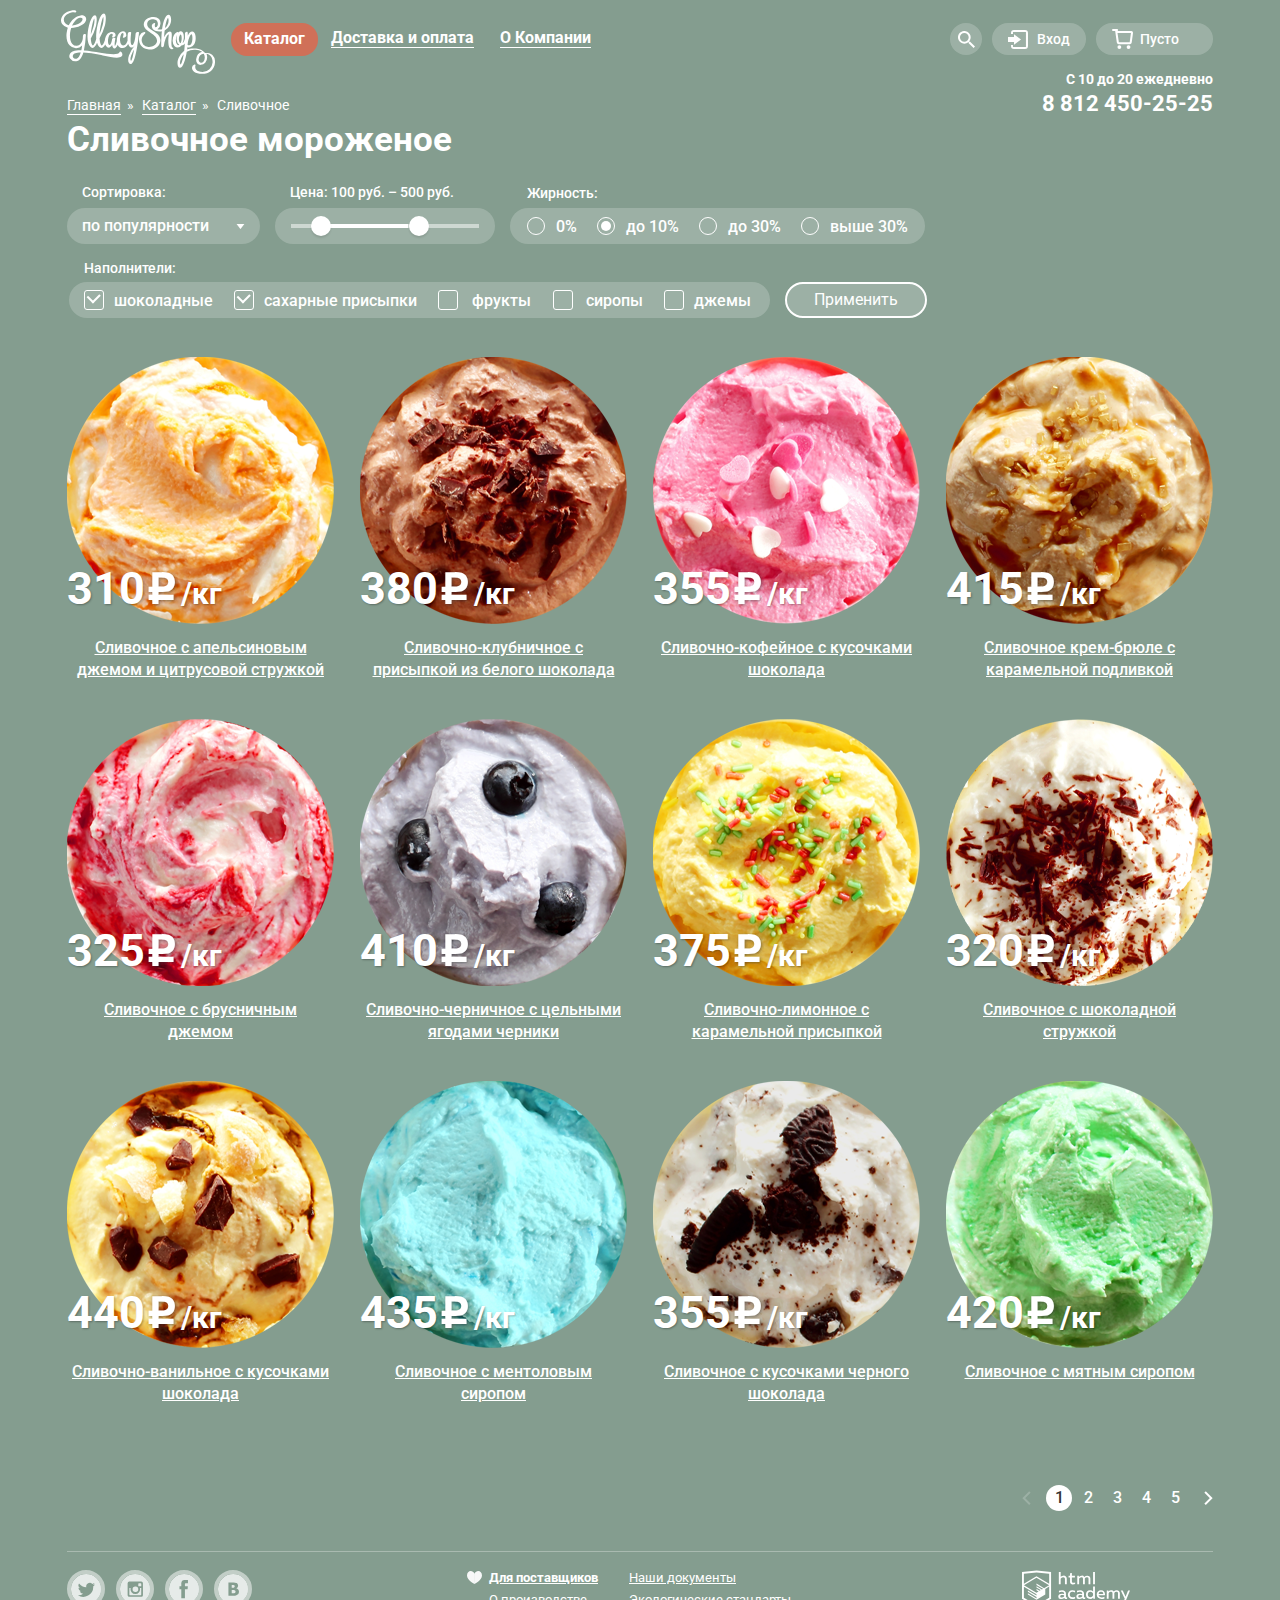
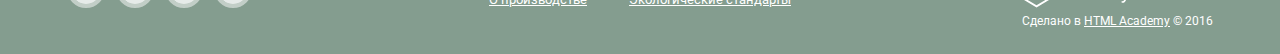
==== commit f4d865fd: "comment" ====
--- a/catalog.html
+++ b/catalog.html
@@ -59,7 +59,7 @@
                         </div>
 
                         <div class="user-cart-container">
-                            <div class="user-cart user-cart-full">2 товара
+                            <div class="user-cart user-cart-empty">Пусто
                                 <div class="user-cart-items clearfix">
                                     <table>
                                         <tr class="user-cart-item">
@@ -99,7 +99,7 @@
                 <main class="catalog-content clearfix">
 
                     <ul class="breadcrumbs">
-                        <li class="breadcrumbs-item"><a href="#">Главная</a></li>
+                        <li class="breadcrumbs-item"><a href="index.html">Главная</a></li>
                         <li class="breadcrumbs-item"><a href="#">Каталог</a></li>
                         <li class="breadcrumbs-item active">Сливочное</li>
                     </ul>
@@ -121,13 +121,13 @@
                                     </div>
                                 </div>
                                 <div class="catalog-filter-item">
-                                    <label>Цена: 100 руб. – 500 руб.</label>
+                                    <label class="price-range">Цена: 100 руб. – 500 руб.</label>
                                     <div class="price-range-controls">
                                         <div class="scale">
                                             <div class="bar"></div>
                                         </div>
-                                        <div class="range-toggle range-toggle-min"></div>
-                                        <div class="range-toggle range-toggle-max"></div>
+                                        <div class="price-range-toggle range-toggle-min"></div>
+                                        <div class="price-range-toggle range-toggle-max"></div>
                                     </div>
                                 </div>
                                 <div class="catalog-filter-item">
@@ -315,7 +315,7 @@
                             <article class="goods-item">
                                 <img src="img/goods_item_9.png" width="267" height="267" alt="Сливочно-ванильное с кусочками шоколада">
                                 <div class="goods-item-price">
-                                    <span class="goods-item-price-value">340</span>
+                                    <span class="goods-item-price-value">440</span>
                                     <span class="goods-item-price-valute rouble"></span>
                                     <span class="goods-item-unity">/кг</span>
                                 </div>
@@ -327,7 +327,7 @@
                             <article class="goods-item">
                                 <img src="img/goods_item_10.png" width="267" height="267" alt="Сливочноe с ментоловым сиропом">
                                 <div class="goods-item-price">
-                                    <span class="goods-item-price-value">335</span>
+                                    <span class="goods-item-price-value">435</span>
                                     <span class="goods-item-price-valute rouble"></span>
                                     <span class="goods-item-unity">/кг</span>
                                 </div>
@@ -365,7 +365,7 @@
                         
                     <ul class="pagination">
                         <li class="pagination-item prev disabled"></li>
-                        <li class="pagination-item active"><a href="#">1</a></li>
+                        <li class="pagination-item pagination-digit active"><a href="#">1</a></li>
                         <li class="pagination-item"><a href="#">2</a></li>
                         <li class="pagination-item"><a href="#">3</a></li>
                         <li class="pagination-item"><a href="#">4</a></li>
@@ -405,6 +405,6 @@
                 </footer>
             </div>
         </div>
-        <script src="js/script.js"></script>
+        <script src="js/scriptmin.js"></script>
     </body>
 </html>--- a/css/style.css
+++ b/css/style.css
@@ -1,3 +1,13 @@
+.sprite { background: url('sprite.png') no-repeat top left; width: 9px; height: 5px;  }
+
+.sprite.arrow_left { background-position: 0 0; height: 14px; }
+.sprite.arrow_right { background-position: 0 -24px; height: 14px; }
+.sprite.hit { background-position: 0 -48px; width: 61px; height: 61px; }
+.sprite.icon_user_cart_full { background-position: 0 -119px; width: 21px; height: 20px; }
+.sprite.marker { background-position: 0 -149px; width: 218px; height: 142px; }
+.sprite.select_marker { background-position: 0 -301px; }
+.sprite.select_marker_hvr { background-position: 0 -316px; }
+
 .column-left {
     float: left;
 }
@@ -28,12 +38,11 @@
 
 .btn {
     background-image: linear-gradient(#f26843, #e54c38);
-
     box-shadow: 0 1px 2px 0 #ac1000;
 
     font-weight: bold;
     color: #fff;
-    
+
     border: none;
     outline: none;
 }
@@ -136,21 +145,20 @@
     box-shadow: 0 20px 20px 0 rgba(0, 0, 0, 0.4);
 }
 
-
-    input[name="slider"] {
-        display: none;
-    }
-
-    .site-wrapper {
-        min-width: 1200px;
-    }
-
-    .site-container {
-        padding-left: 27px;
-        padding-right: 27px;
-        max-width: 1146px;
-        margin: 0 auto;
-    }
+input[name="slider"] {
+    display: none;
+}
+
+.site-wrapper {
+    min-width: 1200px;
+}
+
+.site-container {
+    padding-left: 27px;
+    padding-right: 27px;
+    max-width: 1146px;
+    margin: 0 auto;
+}
 
 .catalog .site-wrapper {
     background-color: #849d8f;
@@ -170,16 +178,12 @@
     font-weight: bold;
 }
 
-
-
-
-
 .main-header {
     position: relative;
     z-index: 2;
 }
         .main-header .logo {
-            margin-right: 15px;
+            margin-right: 10px;
             width: 154px;
             height: 70px;
             position: relative;
@@ -190,6 +194,7 @@
                 height: 64px;
                 position: absolute;
                 top: 10px;
+                left: -6px;
             }
 
             .main-menu {
@@ -202,10 +207,10 @@
                 .main-menu-item {
                     display: inline-block;
                     vertical-align: top;
-                    padding: 19px 0;
+                    padding: 22px 0 19px 0;
                     line-height: 0;
                     position: relative;
-                    margin-right: 5px;
+                    margin-right: 0px;
                 }
 
                 .main-menu-item>a:after {
@@ -240,20 +245,20 @@
                     font-weight: bold;
                     color: #fff;
                     text-decoration: none;
-                    padding: 3px 15px;
-                }
-
-                .main-menu .main-menu-item.active {
-                    padding-top: 19px;
+                    padding: 3px 13px;
+                }
+
+                .main-menu-item.active {
+                    padding-top: 23px;
                     padding-bottom: 19px;
                 }
 
-                .main-menu .main-menu-item.active>a {
+                .main-menu-item.active>a {
                     background-color: #d07058;
                     border-radius: 16px;
                     border-bottom: none;
                     color: #000;
-                    
+
                     font-size: 16px;
                     line-height: 26px;
                     font-weight: bold;
@@ -327,10 +332,9 @@
                             padding-bottom: 0;
                         }
 
-                            .sub-menu li a{
+                            .sub-menu a{
                                 color: #000;
                                 text-decoration: none;
-                                
                             }
 
                             .sub-menu li:hover {
@@ -349,9 +353,9 @@
         position: relative;
     }
 
-        .main-header .search-form-container,
-        .main-header .user-account-container,
-        .main-header .user-cart-container {
+        .search-form-container,
+        .user-account-container,
+        .user-cart-container {
             display: inline-block;
             vertical-align: middle;
             font-size: 0;
@@ -367,9 +371,9 @@
                 display: block;
             }
 
-            .main-header .search-form,
-            .main-header .user-account,
-            .main-header .user-cart {
+            .search-form,
+            .user-account,
+            .user-cart {
                 border: none;
                 outline: none;
                 background-color: rgba(255, 255, 255, 0.2);
@@ -380,10 +384,10 @@
                 background-image: url("../img/icon_search.svg");
                 background-repeat: no-repeat;
                 background-position: center;
-                
+
                 height: 32px;
                 width: 32px;
-                margin-right: 10px;
+                margin-right: 6px;
                 border-radius: 50%;
             }
 
@@ -400,7 +404,7 @@
 
                     display: none;
                     padding: 17px 15px;
-                    
+
                     border-radius: 5px;
                     background-color: #f8f7f4;
 
@@ -430,7 +434,7 @@
                             padding: 7px 11.5px;
                         }
 
-            .main-header .user-account {
+            .user-account {
                 position: relative;
                 border-radius: 16px;
                 font-size: 14px;
@@ -438,13 +442,13 @@
                 font-weight: 500;
                 padding-top: 4px;
                 padding-bottom: 4px;
-                padding-right: 17px;
-                padding-left: 44px;
+                padding-right: 16px;
+                padding-left: 45px;
                 color: #fff;
                 background-image: url("../img/icon_login.svg");
                 background-repeat: no-repeat;
                 background-position: 16px center;
-                margin-right: 10px;
+                margin-right: 6px;
             }
 
             .user-account-container:hover .user-account {
@@ -511,7 +515,7 @@
                 padding-top: 4px;
                 padding-bottom: 4px;
                 padding-right: 34px;
-                padding-left: 45px;
+                padding-left: 44px;
                 border-radius: 16px;
                 color: #fff;
                 background-repeat: no-repeat;
@@ -528,7 +532,8 @@
             }
 
             .user-cart-full {
-                background-image: url("../img/icon_user_cart_full.png");
+                background-image: url("../img/sprite.png");
+                background-position: 0 -119px;
             }
 
             .user-cart-container:hover .user-cart-empty {
@@ -552,12 +557,12 @@
                         width: 511px;
                     }
 
-                        .user-cart .user-cart-item {
+                        .user-cart-item {
                             font-size: 13px;
                             line-height: 19px;
                             display: block;
                         }
-                            .user-cart-items .user-cart-item:first-child {
+                            .user-cart-item:first-child {
                                 margin-bottom: 20px;
                             }
 
@@ -569,7 +574,7 @@
                                 padding-top: 10px;
                             }
 
-                            .user-cart-item .user-cart-item-remouve {
+                            .user-cart-item-remouve {
                                 position: relative;
                                 width: 18px;
                                 cursor: pointer;
@@ -600,19 +605,13 @@
                                             transform: rotate(-45deg);
                                 }
 
-                            .user-cart-item .user-cart-item-image {
+                            .user-cart-item-image {
                                 width: 50px;
                                 text-align: center;
                                 height: 33px;
                             }
-/* vnaxo es kodi mchirdeba tu ara */
-                            user-cart-item-image img {
-                                height: 33px;
-                                vertical-align: middle;
-                                width: 33px;
-                            }
-
-                            .user-cart-item .user-cart-item-title {
+
+                            .user-cart-item-title {
                                 width: 215px;
                                 text-align: left;
                                 padding-left: 10px;
@@ -656,30 +655,30 @@
                 font-weight: 700;
                 position: absolute;
                 right: 0;
-                top: 75px;
+                top: 69px;
                 text-align: right;
                 width: 200px;
                 color: #fff;
             }
 
-                .header-contacts .date-range {
+                .date-range {
                     font-size: 14px;
-                    line-height: 24px;
-                }
-
-                .header-contacts .phone {
+                    line-height: 20px;
+                }
+
+                .phone {
                     font-size: 22px;
-                    line-height: 32px;
+                    line-height: 30px;
                 }
 
 .main-content {
     position: relative;
 }
 
-    .main-content .slider {
+    .slider {
         position: relative;
         margin-top: 320px;
-        margin-bottom: 50px;
+        margin-bottom: 40px;
     }
 
         .slider-1,
@@ -695,7 +694,7 @@
             display: none;
         }
 
-        .slider .slider-title {
+        .slider-title {
             font-size: 60px;
             font-weight: 700;
             line-height: 60px;
@@ -710,18 +709,18 @@
             background-position: center top;
         }
 
-        .slider .slider-button {
+        .slider-button {
             display: inline-block;
             vertical-align: top;
             font-size: 32px;
             line-height: 42px;
             text-decoration: none;
-            padding: 11px 43px;
+            padding: 7px 37px 14px 36px;
             border-radius: 32px;
             text-shadow: 0 3px 1px rgba(0, 0, 0, 0.3);
         }
 
-        .slider .slider-toggle {
+        .slider-toggle {
             position: absolute;
             bottom: 22px;
             font-size: 0;
@@ -730,8 +729,8 @@
             .slider-toggle label {
                 display: inline-block;
                 vertical-align: top;
-                width: 18px;
-                height: 18px;
+                width: 17px;
+                height: 17px;
                 border: 2px solid #fff;
                 border-radius: 50%;
                 margin-right: 8px;
@@ -758,6 +757,7 @@
 
             .slider .slider-item {
                 display: none;
+                font-size: 0;
             }
 
             #btn-1:checked ~ .site-wrapper .slider-1,
@@ -781,60 +781,71 @@
                 background-image: url("../img/slide_3.png");
             }
 
-    .main-content .promo-row {
+    .promo-row {
         width: 100%;
         margin-bottom: 40px;
         color: #fff;
     }
 
-        .promo-row .promo-item {
+        .promo-item {
             position: relative;
             width: 520px;
-            height: 190px;
+            height: 195px;
             padding: 20px;
-            border-radius: 10px;
-        }
-
-        .promo-row .promo-1 {
+            border-radius: 15px;
+        }
+
+        .promo-1 {
             background-color: #620000;
             background-image: url("../img/bg_promo_1.jpg");
-        }
-
-        .promo-row .promo-2 {
+            padding-top: 15px;
+        }
+
+            .promo-1 .promo-title {
+                margin-bottom: 15px;
+            }
+
+        .promo-2 {
             background-color: #502610;
             background-image: url("../img/bg_promo_2.jpg");
-        }
-
-            .promo-item .promo-title {
+            padding-top: 13px;
+        }
+
+            .promo-2 .promo-title {
+                margin-bottom: 15px;
+            }
+
+            .promo-title {
                 font-size: 35px;
-                line-height: 45px;
+                line-height: 33px;
                 color: #fff;
                 margin: 0;
-                margin-bottom: 15px;
-            }
-
-            .promo-item .promo-description {
+                margin-bottom: 17px;
+            }
+
+            .promo-description {
+                font-size: 18px;
+                line-height: 22px;
+                margin: 0;
+            }
+
+            .promo-button {
+                position: absolute;
+                bottom: 28px;
+                right: 22px;
+                text-decoration: none;
                 font-size: 18px;
                 line-height: 24px;
-                margin: 0;
-            }
-
-            .promo-item .promo-button {
-                position: absolute;
-                bottom: 20px;
-                right: 20px;
-                text-decoration: none;
-                font-size: 18px;
-                line-height: 28px;
-                padding: 9px 22px;
+                padding: 11px 26px 11px 25px;
                 border-radius: 23px;
+                letter-spacing: -0.03em;
             }
 
     .catalog-content .goods-row:last-child {
         margin-bottom: 0;
     }
 
-        .goods-row .goods-item {
+        .goods-item {
             float: left;
             width: 267px;
             margin-right: 26px;
@@ -842,7 +853,7 @@
             font-size: 0;
         }
 
-        .goods-item .quick-button {
+        .quick-button {
             display: none;
             position: absolute;
             top: -5px;
@@ -872,11 +883,11 @@
             z-index: 3;
         }
 
-        .goods-row .goods-item:last-child {
+        .goods-item:last-child {
             margin-right: 0;
         }
 
-        .goods-item a.quick-view {
+        a.quick-view {
             position: absolute;
             bottom: 20px;
             left: 50%;
@@ -898,9 +909,9 @@
                 content: "";
                 width: 61px;
                 height: 61px;
-                background-image: url("../img/hit.png");
+                background-image: url("../img/sprite.png");
                 background-repeat: no-repeat;
-                background-position: 0 0;
+                background-position: 0 -48px;
                 position: absolute;
                 top: 0;
                 left: 0;
@@ -908,10 +919,10 @@
             }
 
             .goods-item img {
-                margin-bottom: 15px;
-            }
-
-            .goods-item .goods-item-price {
+                margin-bottom: 8px;
+            }
+
+            .goods-item-price {
                 position: absolute;
                 top: 205px;
                 font-size: 0;
@@ -919,17 +930,22 @@
                 color: #fff;
             }
 
-                .goods-item-price .goods-item-price-value,
-                .goods-item-price .goods-item-unity {
+                .goods-item-price-value,
+                .goods-item-unity {
                     display: inline-block;
-                    vertical-align: top;
+                    vertical-align: baseline;
                     line-height: 55px;
                     font-size: 45px;
                     text-shadow: 1px 1px 2px rgba(0, 0, 0, 0.3);
-                }
-
-
-                .goods-item-price .goods-item-price-valute {
+                    line-height: 54px;
+                }
+
+                .goods-item-unity {
+                    font-size: 30px;
+                    line-height : 42px;
+                }
+
+                .goods-item-price-valute {
                     display: inline-block;
                     vertical-align: top;
                     width: 36px;
@@ -939,8 +955,7 @@
                     background-position: center;
                 }
 
-
-            .goods-item .goods-item-title {
+            .goods-item-title {
                 display: block;
                 font-size: 16px;
                 line-height: 22px;
@@ -949,27 +964,29 @@
                 text-align: center;
                 color: #fff;
                 margin-top: -6px;
-                margin-bottom: 40px;
-            }
-
-            .goods-item .goods-item-title:hover {
+                margin-bottom: 38px;
+                margin-left: auto;
+                margin-right: auto;
+                width: 258px;
+            }
+
+            .goods-item-title:hover {
                 color: #ffbc9e;
             }
 
     .shop-advantage {
-        padding: 30px 20px 25px 20px;
+        padding: 22px 20px 26px 20px;
         margin-bottom: 40px;
         background-color: #e6d8bc;
         background-image: url("../img/bg_advantage.jpg");
-        border-radius: 10px;
+        border-radius: 13px;
     }
 
-        .shop-advantage .shop-advantage-main {
+        .shop-advantage-main {
             font-size: 24px;
             line-height: 30px;
             font-weight: 500;
             margin: 0;
-            margin-bottom: 25px;
         }
 
         .shop-advantage ul {
@@ -989,47 +1006,40 @@
                     font-size: 16px;
                     line-height: 22px;
                     padding-left: 55px;
-                }
-
-                .shop-advantage p:first-child {
-                    margin-bottom: 20px;
-                }
-
-                .shop-advantage .icecream {
+                    padding-top: 21px;
+                }
+
+                .icecream {
                     background-image: url("../img/icon_advantage_icecream.svg");
                 }
 
-                .shop-advantage .leaf {
+                .leaf {
                     background-image: url("../img/icon_advantage_leaf.svg");
                 }
 
-                .shop-advantage .cow {
+                .cow {
                     background-image: url("../img/icon_advantage_cow.svg");
                 }
 
-                .shop-advantage .thermometer {
+                .thermometer {
                     background-image: url("../img/icon_advantage_thermometer.svg");
                 }
 
-                .shop-advantage .icecream,
-                .shop-advantage .leaf,
-                .shop-advantage .cow,
-                .shop-advantage .thermometer {
+                .icecream,
+                .leaf,
+                .cow,
+                .thermometer {
                     background-repeat: no-repeat;
-                    background-position: 0 0;
-                }
-
-    .main-content .promo-row {
-        
-    }
-
-        .promo-row .promo-item-news,
-        .promo-row .promo-item-delivery {
+                    background-position: 0 10px;
+                }
+
+        .promo-item-news,
+        .promo-item-delivery {
             height: 180px;
             position: relative;
         }
 
-        .promo-row .promo-item-news {
+        .promo-item-news {
             background-image: url("../img/bg_promo_3.png");
             background-color: #fff;
             background-repeat: no-repeat;
@@ -1038,7 +1048,7 @@
 
             .promo-item-news div {
                 font-size: 16px;
-                line-height: 22px;
+                line-height: 28px;
                 font-weight: 500;
                 color: #5a5a5a;
             }
@@ -1048,13 +1058,15 @@
                 line-height: 30px;
                 font-weight: bold;
                 color: #353535;
+                display: block;
+                width: 285px;
             }
 
             .promo-item-news a:hover {
                 color: #ec593c;
             }
-        
-        .promo-row .promo-item-delivery {
+
+        .promo-item-delivery {
             background-color: #f8f7f4;
             background-image: url("../img/bg_promo_4.png");
             background-repeat: no-repeat;
@@ -1062,13 +1074,14 @@
             font-size: 16px;
             line-height: 22px;
             color: #5a5a5a;
+            padding: 33px 14px 8px 26px;
         }
 
             .promo-item-delivery p {
                 font-size: 16px;
                 line-height: 22px;
                 margin: 0;
-                margin-bottom: 35px;
+                margin-bottom: 37px;
             }
 
             .promo-item-delivery input {
@@ -1095,33 +1108,27 @@
                 border-radius: 22px;
             }
 
-    .main-content .map {
-        position: absolute;
-        outline: 2px solid red;
-        bottom: -468px;
-        amargin-left: -200px;
-        margin-right: -400px;
+    .map {
+        min-width: 1200px;
+        position: relative;
         height: 430px;
-        width: 1200px;
-        background-image: url("../img/marker.png"),
-                          url("../img/map.jpg");
-        background-repeat: no-repeat,
-                           no-repeat;
-        background-position: 265px center,
-                             center;
     }
 
-        .map .map-container {
+        .map-container {
+            background: url("../img/map.jpg") no-repeat 50% 50%;
             height: 430px;
-            position: absolute;
-            top: 0;
-            left: 0;
-        }
-
-        .map .map-contacts {
-            padding: 30px 28px;
+            width: 100%;
+        }
+
+        .map-contacts {
+            padding: 30px 26px;
             background-color: #fff;
             border-radius: 13px;
+            width: 251px;
+            position: absolute;
+            right: 50%;
+            top: 65px;
+            margin-right: -573px;
         }
 
             .map-contacts p {
@@ -1130,28 +1137,24 @@
                 line-height: 20px;
             }
 
-            .map-contacts .map-contacts-address {
-                margin-bottom: 20px;
+            .map .map-contacts-address {
+                margin-bottom: 19px;
             }
 
                 .map-contacts span {
                     display: block;
                     font-size: 18px;
-                    line-height: 24p;
+                    line-height: 24px;
                     font-weight: bold;
                 }
 
-                .map-contacts-address span {
-                    margin-top: 10px;
-                }
-
-            .map-contacts .map-contacts-phone {
-                margin-bottom: 25px;
+            .map .map-contacts-phone {
+                margin-bottom: 24px;
             }
 
                 .map-contacts-phone span {
-                    margin-top: 10px;
-                    margin-bottom: 10px;
+                    margin-top: 3px;
+                    margin-bottom: 2px;
                 }
 
             .map-contacts > button {
@@ -1166,11 +1169,11 @@
             .map .feedback {
                 font-size: 17px;
                 line-height: 25px;
-                padding: 10px 50px;
+                padding: 10px 30px;
                 border-radius: 37px;
             }
 
-    .index .modal-window {
+    .modal-window {
         outline: 2px solid green;
         display: none;
         position: fixed;
@@ -1183,7 +1186,7 @@
         background-color: rgba(0, 0, 0, 0.4);
     }
 
-        .modal-window .modal-content {
+        .modal-content {
             position: absolute;
             top: 100px;
             left: 50%;
@@ -1202,10 +1205,6 @@
                 margin-bottom: 20px;
                 font-size: 24px;
                 line-height: 30px;
-            }
-
-            .modal-content form {
-
             }
 
                 .modal-content input {
@@ -1296,8 +1295,6 @@
 
 .main-footer {
     width: 100%;
-    margin-top: 468px;
-    text-align: center;
     padding-bottom: 25px;
 }
 
@@ -1305,21 +1302,29 @@
     border-top: 1px solid rgba(255, 255, 255, 0.3);
 }
 
-    .main-footer .footer-social,
-    .main-footer .footer-info {
+    .footer-social,
+    .footer-info {
         list-style-type: none;
         margin: 0;
         padding: 0;
+        font-size: 0
     }
 
-    .main-footer .footer-social {
-        margin-top: 45px;
+    .index .footer-social {
+        margin-top: 35px;
+        margin-right: 215px;
+    }
+
+    .catalog .footer-social {
+        margin-top: 18px;
+        margin-right: 215px;
     }
 
         .footer-social li {
             display: inline-block;
             vertical-align: middle;
             font-size: 0;
+            margin-right: 11px;
         }
 
             .social-btn {
@@ -1329,14 +1334,13 @@
                 .social-btn a {
                     font-size: 0;
                     display: block;
-                    width: 35px;
-                    height: 35px;
+                    width: 30px;
+                    height: 30px;
                     background-repeat: no-repeat;
                     background-position: center;
-                    background-size: 35px 35px;
-                    border: 3px solid #c2cec7;
+                    background-size: 30px 30px;
+                    border: 4px solid #c2cec7;
                     border-radius: 50%;
-                    margin-right: 12px;
                 }
 
             .footer-social li:last-child {
@@ -1359,7 +1363,7 @@
             .social-btn-vk a {
                 background-image: url("../img/icon_vk.svg");
             }
-            
+
 
             .social-btn:hover a {
                 border-color: #dbe3de;
@@ -1403,14 +1407,10 @@
                 background-image: url("../img/icon_vk_act.svg");
             }
 
-
-
-            
-
-    .main-footer .footer-info {
+    .footer-info {
         display: inline-block;
         vertical-align: top;
-        margin-top: 35px;
+        margin-top: 32px;
 
         font-size: 13px;
         line-height: 19px;
@@ -1421,6 +1421,10 @@
         background-position: 0 3px;
     }
 
+    .catalog .footer-info {
+        margin-top: 16px;
+    }
+
         .footer-info li {
             display: inline-block;
             vertical-align: top;
@@ -1428,7 +1432,7 @@
 
             .footer-info li:first-child {
                 padding-left: 22px;
-                margin-right: 32px;
+                margin-right: 28px;
             }
 
             .footer-info a {
@@ -1445,18 +1449,18 @@
             }
 
             .footer-info a:first-child {
-                margin-bottom: 10px;
-            }
-
-    .main-footer .footer-logo {
+                margin-bottom: 3px;
+            }
+
+    .footer-logo {
         text-align: left;
-        margin-top: 20px;
+        margin-top: 18px;
     }
 
         .footer-logo p {
             margin: 0;
             font-size: 12px;
-            line-height: 18px;
+            line-height: 15px;
             color: #fff;
         }
 
@@ -1468,33 +1472,24 @@
             color: #ffbc9e;
         }
 
-
-.catalog {
-
-}
-
     .catalog .main-header {
-        margin-bottom: 25px;
+        margin-bottom: 22px;
     }
 
-    .catalog .catalog-content {
-
-    }
-
-        .catalog-content .breadcrumbs {
+        .breadcrumbs {
             display: inline-block;
             vertical-align: top;
             list-style: none;
-            margin: 0 0 5px;
             padding: 0;
+            margin: 0;
         }
 
             .breadcrumbs-item {
                 display: inline-block;
                 vertical-align: top;
                 font-size: 14px;
-                line-height: 20px;
-                padding-right: 22px;
+                line-height: 17px;
+                padding-right: 17px;
                 color: #fff;
                 position: relative;
             }
@@ -1519,7 +1514,7 @@
                         content: "»";
                         display: block;
                         position: absolute;
-                        right: 5px;
+                        right: 4px;
                         top: 0;
                     }
 
@@ -1532,60 +1527,63 @@
             margin: 0;
             margin-bottom: 20px;
             font-size: 35px;
-            line-height: 45px;
+            line-height: 42px;
             font-weight: bold;
         }
 
-        .catalog-content .catalog-filter {
-            margin-bottom: 40px;
-        }
-
-            .catalog-filter .catalog-filter-row {
-
-            }
-
-            .catalog-filter .catalog-filter-row:first-child {
-                margin-bottom: 15px;
-            }
-
-                .catalog-filter-row .catalog-filter-item {
+        .catalog-filter {
+            margin-bottom: 39px;
+        }
+
+            .catalog-filter-row:first-child {
+                margin-bottom: 12px;
+            }
+
+                .catalog-filter-row:first-child label:first-child {
+                    font-size: 14px;
+                }
+
+                .catalog-filter-item {
                     display: inline-block;
                     vertical-align: top;
-                    margin-right: 15px;
-                }
-
-                .catalog-filter-row .catalog-filter-item:last-child {
+                    margin-right: 11px;
+                }
+
+                .catalog-filter-item:last-child {
                     margin-right: 0;
                 }
 
-                    .catalog-filter-item .richness,
-                    .catalog-filter-item .fillers {
+                    .richness,
+                    .fillers {
                         font-size: 0;
                     }
 
                     .catalog-filter-item label {
                         display: inline-block;
                         vertical-align: middle;
-                        font-size: 14px;
-                        line-height: 20px;
+                        font-size: 16px;
+                        line-height: 23px;
                         font-weight: 500;
                         padding-left: 15px;
-                        margin-bottom: 5px;
+                        margin-bottom: 4px;
                         color: #fff;
+                    }
+
+                    label.price-range {
+                        font-size: 14px;
                     }
 
                     .catalog-filter-item legend {
                         font-size: 14px;
                         line-height: 20px;
                         font-weight: 500;
-                        margin-bottom: 5px;
                         color: #fff;
                     }
 
-                    .catalog-filter-item .styled-select {
+                    .styled-select {
                         background-image: url("../img/select_marker.png");
                         background-repeat: no-repeat;
-                        background-position: 186px center;
+                        background-position: 169px 16px;
                         background-color: #9DB1A6;
                         border-radius: 18px;
                     }
@@ -1595,13 +1593,13 @@
                             line-height: 22px;
                             font-weight: 500;
 
-                            padding: 6.5px 50px 6.5px 15px;
-                            
+                            padding: 7px 32px 7px 15px;
+
                             color: #fff;
 
                             outline: none;
                             border: none;
-                            
+
                             background: transparent;
 
                             -webkit-appearance: none;
@@ -1614,29 +1612,27 @@
                             font-weight: 400;
                         }
 
-                        .catalog-filter-item .styled-select:hover {
-                            
-                        }
-
-                        .catalog-filter-item .styled-select:hover select {
-                            background-image: url("../img/select_marker_hvr.png");
+                        .styled-select:hover select {
+                            background-image: url("../img/sprite.png");
                             background-repeat: no-repeat;
-                            background-position: 186px center;
+                            background-position: 186px -316px;
                             color: #343434;
                             background-color: #fff;
                             border-radius: 18px;
                         }
 
-                        .catalog-filter-item .styled-select:hover option {
+                        .styled-select:hover option {
                             color: #343434;
                             background-color: #fff;
                         }
 
                     .richness {
                         position: relative;
-                        margin-top: 24px;
-                        padding-left: 15px;
-                        padding-right: 15px;
+                        margin-top: 27px;
+                        margin-left: 0;
+                        margin-right: 0;
+                        padding-left: 17px;
+                        padding-right: 17px;
                         background-color: rgba(255, 255, 255, 0.2);
                         border-radius: 18px;
                         font-size: 0;
@@ -1657,7 +1653,7 @@
                             margin: 0;
                             display: inline-block;
                             vertical-align: top;
-                            padding: 8px 20px 8px 30px;
+                            padding: 6.5px 20px 6.5px 29px;
                             z-index: 1;
                             position: relative;
                         }
@@ -1666,7 +1662,7 @@
                             padding-right: 0;
                         }
 
-                    .catalog-filter-item .price-range-controls {
+                    .price-range-controls {
                         width: 188px;
                         position: relative;
                         padding: 16px;
@@ -1674,20 +1670,20 @@
                         border-radius: 18px;
                     }
 
-                        .price-range-controls .scale {
+                        .scale {
                             height: 4px;
                             background-color: rgba(255, 255, 255, 0.5);
 
                         }
 
-                            .price-range-controls .bar {
-                                width: 40%;
+                            .bar {
+                                width: 41%;
                                 height: 4px;
-                                margin-left: 10%;
+                                margin-left: 21%;
                                 background-color: #fff;
                             }
 
-                        .price-range-controls .range-toggle {
+                        .price-range-toggle {
                             position: absolute;
                             top: 50%;
                             width: 20px;
@@ -1698,15 +1694,15 @@
                             box-shadow: 0 2px 2px 0 rgba(0, 0, 0, 0.1);
                         }
 
-                        .range-toggle.range-toggle-min {
-                            left: 16%;
+                        .range-toggle-min {
+                            left: 46px;
 
                             -webkit-transform: translate(-50%, -50%);
                                     transform: translate(-50%, -50%);
                         }
 
-                        .range-toggle.range-toggle-max {
-                            right: 50%;
+                        .range-toggle-max {
+                            right: 76px;
 
                             -webkit-transform: translate(50%, -50%);
                                     transform: translate(50%, -50%);
@@ -1716,10 +1712,10 @@
                         border: none;
                     }
 
-                    .catalog-filter-item .fillers {
+                    .fillers {
                         display: inline-block;
                         vertical-align: top;
-                        margin-right: 10px;
+                        margin-right: 11px;
                     }
 
                         .fillers .fieldset-item {
@@ -1727,9 +1723,18 @@
                             vertical-align: top;
                         }
 
+                        .fillers .fieldset-item:nth-of-type(3) label {
+                            padding-left: 34px;
+                            padding-right: 22px;
+                        }
+
+                        .fillers .fieldset-item:nth-of-type(4) label {
+                            padding-left: 33px;
+                        }
+
                     .richness legend {
                         position: absolute;
-                        top: -24px;
+                        top: -25px;
                     }
 
                     .richness input[type="radio"]  {
@@ -1737,7 +1742,7 @@
                         visibility: hidden;
                     }
 
-                    .richness .radio-inner {
+                    .radio-inner {
                         width: 10px;
                         height: 10px;
                         border-radius: 50%;
@@ -1746,7 +1751,7 @@
                         left: 3.5px;
                     }
 
-                    .richness .radio-outer {
+                    .radio-outer {
                         width: 18px;
                         height: 18px;
                         border: 1px solid #fff;
@@ -1800,9 +1805,9 @@
 
                     .fillers {
                         position: relative;
-                        margin-top: 24px;
+                        margin-top: 26px;
                         padding-left: 15px;
-                        padding-right: 15px;
+                        padding-right: 19px;
                         background-color: rgba(255, 255, 255, 0.2);
                         border-radius: 18px;
                     }
@@ -1813,7 +1818,7 @@
 
                     .fillers legend {
                         position: absolute;
-                        top: -25px;
+                        top: -24px;
                     }
 
                     .fillers input {
@@ -1824,7 +1829,7 @@
                     .fillers label {
                         margin: 0;
                         padding: 0;
-                        padding: 8px 20px 8px 30px;
+                        padding: 6.5px 21px 6.5px 30px;
                         position: relative;
                         z-index: 1;
                     }
@@ -1867,22 +1872,27 @@
                     }
 
     .catalog-content .goods {
-        margin-bottom: 75px;
+        margin-bottom: 42px;
     }
 
-    .catalog-content .pagination {
+    .pagination {
         list-style-type: none;
         margin: 0;
         padding: 0;
-
         float: right;
+        font-size: 0;
+        margin-right: -8px;
     }
 
         .pagination-item {
             display: inline-block;
             vertical-align: top;
-            margin-left: 15px;
             text-align: center;
+            margin-left: 3px;
+        }
+
+        .next {
+            margin-left: 7px;
         }
 
             .pagination-item a {
@@ -1936,15 +1946,16 @@
             .pagination-item.next:hover a,
             .pagination-item.next:active a {
                 background-color: transparent;
-                background-image: url("../img/arrow_right.png");
+                background-image: url("../img/sprite.png");
                 background-repeat: no-repeat;
-                background-position: center;
+                background-position: 9px -18px;
             }
 
             .prev.disabled {
-                background-image: url("../img/arrow_left.png");
+                background-image: url("../img/sprite.png");
                 background-repeat: no-repeat;
-                background-position: center;
+                background-position: 9px 6px;
+                margin-right: 4px;
             }
 
 
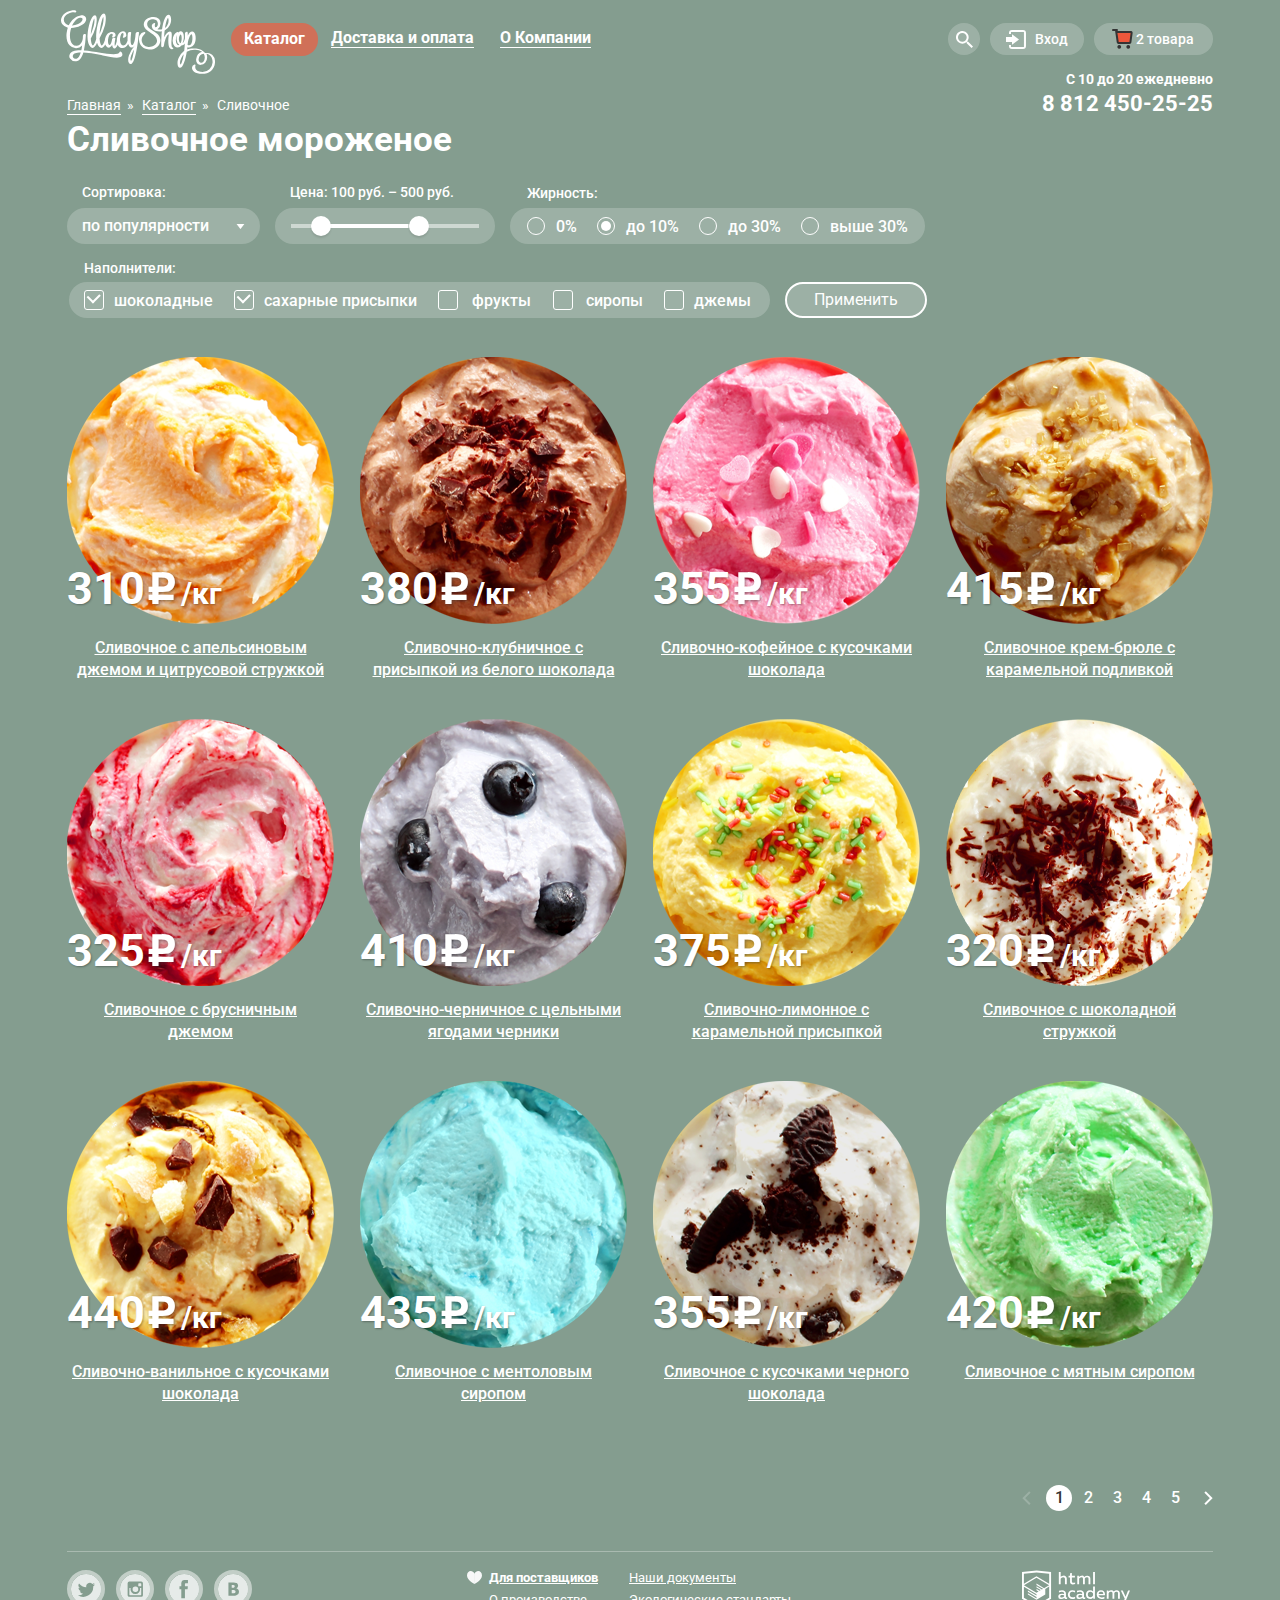
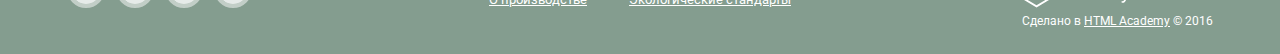
==== commit df7e21f9: "second attempt" ====
--- a/catalog.html
+++ b/catalog.html
@@ -6,7 +6,7 @@
         <title>Глейси - Каталог</title>
         <link href="css/normalize.css" type="text/css" rel="stylesheet">
         <link href="https://fonts.googleapis.com/css?family=Roboto:400,500,700&subset=latin,cyrillic" rel="stylesheet" type="text/css">
-        <link rel="stylesheet" href="css/style.css">
+        <link href="css/stylemin.css" rel="stylesheet">
     </head>
     <body class="catalog">
         <div class="site-wrapper">
@@ -59,7 +59,7 @@
                         </div>
 
                         <div class="user-cart-container">
-                            <div class="user-cart user-cart-empty">Пусто
+                            <div class="user-cart user-cart-full">2 товара
                                 <div class="user-cart-items clearfix">
                                     <table>
                                         <tr class="user-cart-item">
--- a/css/stylemin.css
+++ b/css/stylemin.css
@@ -0,0 +1 @@
+.clearfix:after,.goods-item-hit-label:before,.main-menu-item:hover>a:after,.main-menu-item>a:after,.modal-content .close:after,.modal-content .close:before,.sub-menu li:first-child:after{content:""}.sprite{background:url(sprite.png) top left no-repeat;width:9px;height:5px}.sprite.arrow_left{background-position:0 0;height:14px}.sprite.arrow_right{background-position:0 -24px;height:14px}.sprite.hit{background-position:0 -48px;width:61px;height:61px}.sprite.icon_user_cart_full{background-position:0 -119px;width:21px;height:20px}.sprite.marker{background-position:0 -149px;width:218px;height:142px}.sprite.select_marker{background-position:0 -301px}.sprite.select_marker_hvr{background-position:0 -316px}.column-left{float:left}.column-right{float:right}.clearfix:after{display:table;clear:both}.hidden{display:none}body{font-size:16px;line-height:22px;color:#000;font-weight:400;font-family:Roboto,Arial,sans-serif;margin:0;padding:0}.btn{background-image:linear-gradient(#f26843,#e54c38);box-shadow:0 1px 2px 0 #ac1000;font-weight:700;color:#fff;border:none;outline:0}.btn:hover{background-image:linear-gradient(#f58569,#ec6f5e)}.btn:active{background-image:linear-gradient(#d84833,#e36c4b);box-shadow:inset 0 2px 2px #942718}input[type=search],input[type=text],input[type=password]{font-weight:700;border-radius:4px;border:1px solid #d3d3d2}input[type=search]:hover,input[type=text]:hover,input[type=password]:hover{border:2px solid #c7c6c5}input[type=search]:focus,input[type=text]:focus,input[type=password]:focus{border:2px solid #8fbdec}::-webkit-input-placeholder{font-weight:400}input[type=search]:focus::-webkit-input-placeholder,input[type=text]:focus::-webkit-input-placeholder,input[type=password]:focus::-webkit-input-placeholder{color:transparent}input[type=search]+label,input[type=text]+label,input[type=password]+label,textarea+label{font-size:11px;line-height:24px;color:#9a9a9a;position:absolute;display:none}label[for=search-item],label[for=user-mail]{left:27.5px;top:-1px}input[type=password]+label{left:27.5px;top:59px}label[for=client-mail]{left:27.5px;top:103px}label[for=user-name]{top:47px;left:40px}label[for=answer-mail]{top:123px;left:40px}label[for=message]{top:200px;left:40px}input[type=search]:focus+label,input[type=text]:focus+label,input[type=password]:focus+label,textarea:focus+label{display:block;color:#5b9ddf}.catalog h1,.index h2{font-size:35px;color:#fff;font-weight:700}.quick-button,.search-form form,.sub-menu,.user-account form,.user-cart-items{box-shadow:0 20px 20px 0 rgba(0,0,0,.4)}input[name=slider]{display:none}.site-container{padding-left:27px;padding-right:27px;max-width:1146px;margin:0 auto}.catalog .site-wrapper{background-color:#849d8f}.index h2{line-height:43px}.catalog h1{line-height:45px}.main-header{position:relative;z-index:2}.main-header .logo{margin-right:10px;width:154px;height:70px;position:relative}.main-header .logo img{width:154px;height:64px;position:absolute;top:10px;left:-6px}.main-menu{list-style:none;margin:0;padding:0;font-size:0}.main-menu-item{display:inline-block;vertical-align:top;padding:22px 0 19px;line-height:0;position:relative;margin-right:0}.main-menu-item>a:after{display:block;height:1px;box-shadow:0 -4px 0 0 #fff}.main-menu-item:hover>a:after{display:block;height:1px;box-shadow:none}.main-menu-item:hover>a{background-color:#f7f6f3;border-radius:16px;border-bottom:none;color:#333}.main-menu-item.active>a,.main-menu-item>a{font-size:16px;line-height:26px;font-weight:700;color:#fff;text-decoration:none}.main-menu-item>a:active{box-shadow:inset 0 1px 4px 0 #686868}.main-menu-item>a{display:block;padding:3px 13px}.main-menu-item.active{padding-top:23px;padding-bottom:19px}.main-menu-item.active>a{background-color:#d07058;border-radius:16px;border-bottom:none;cursor:pointer}.main-menu-item.active>a:after{box-shadow:none}.main-menu-item:first-child{z-index:3}.main-menu-item:nth-child(2){z-index:2}.main-menu-item:nth-child(3){z-index:1}.menu-catalog .sub-menu{display:none;list-style-type:none;margin:0;padding:8px 0 7px;position:absolute;top:56px;left:-7px;background-color:#f8f7f4;border-radius:5px}.menu-catalog:hover .sub-menu{display:block}.sub-menu li{font-size:14px;line-height:24px;font-weight:400;white-space:nowrap;padding:4px 21px}.sub-menu li:first-child{font-size:14px;line-height:24px;font-weight:700;padding-bottom:3px;margin-bottom:3px;position:relative}.sub-menu li:first-child:after{display:block;position:absolute;bottom:-2px;left:6px;width:126px;border-bottom:1px solid #d1d0ce}.sub-menu li:last-child{padding-bottom:0}.sub-menu a{color:#000;text-decoration:none}.sub-menu li:hover{background-color:#fbded7}.sub-menu li:active{background-color:#f6b5a5}.sub-menu li.active{background-color:#d07058}.main-header .column-right{position:relative}.search-form-container,.user-account-container,.user-cart-container{display:inline-block;vertical-align:middle;font-size:0;line-height:0;padding-top:23px;padding-bottom:15px;cursor:pointer}.search-form-container:hover form,.user-account-container:hover form,.user-cart-container:hover .user-cart-full .user-cart-items{display:block}.search-form form,.user-account form{display:none;top:36px;z-index:10;cursor:default;right:0}.search-form,.user-account,.user-cart{border:none;outline:0;background-color:rgba(255,255,255,.2)}.main-header .search-form{position:relative;background-image:url(../img/icon_search.svg);background-repeat:no-repeat;background-position:center;height:32px;width:32px;margin-right:6px;border-radius:50%}.user-account,.user-cart{font-weight:500;background-position:16px center;background-repeat:no-repeat}.search-form-container:hover .search-form{background-image:url(../img/icon_search_hvr.svg);background-color:#fff}.search-form form{position:absolute;padding:17px 15px;border-radius:5px;background-color:#f8f7f4}.search-form input[type=search],.user-account input[type=text],.user-account input[type=password]{font-size:16px;line-height:24px;color:#353535;padding:8px 12.5px;width:220px}input[type=search]:focus,input[type=search]:hover,input[type=text]:focus,input[type=text]:hover,input[type=password]:focus,input[type=password]:hover{padding:7px 11.5px}.user-account{position:relative;border-radius:16px;font-size:14px;line-height:24px;color:#fff;background-image:url(../img/icon_login.svg);margin-right:6px;padding:4px 16px 4px 45px}.user-account-container:hover .user-account{background-image:url(../img/icon_login_hvr.svg);background-color:#fff;color:#000}.user-account form{padding:20px 16px 17px;background-color:#f8f7f4;position:absolute;border-radius:5px}.user-account input[type=text],.user-account input[type=password]{display:block;margin-bottom:15px}.user-account input[type=submit]{position:absolute;left:16px;width:102px;padding:5px 0;font-size:15px;line-height:26px;border-radius:18px}.user-account a{display:block;margin-left:120px;font-size:13px;line-height:21px;text-align:left;color:#333}.user-account a:hover{color:#ec593c}.user-cart{position:relative;font-size:14px;line-height:24px;border-radius:16px;color:#fff;padding:4px 34px 4px 44px}.catalog .user-cart{padding-left:42px;padding-right:19px}.user-cart-container:hover .user-cart{color:#000;background-color:#fff}.user-cart-empty{background-image:url(../img/icon_user_cart_empty.svg)}.user-cart-full{background-image:url(../img/sprite.png);background-position:18px -113px}.user-cart-container:hover .user-cart-empty{background-image:url(../img/icon_user_cart_empty_hvr.svg)}.user-cart-items{display:none;position:absolute;right:0;top:36px;z-index:10;padding:26px 15px 19px;background-color:#f8f7f4;border-radius:5px;cursor:default}.user-cart-items table{margin-bottom:15px;width:511px}.user-cart-item{font-size:13px;line-height:19px;display:block}.user-cart-item:first-child{margin-bottom:20px}.user-cart-item td{color:#333;font-size:13px;line-height:19px;vertical-align:middle;padding-top:10px}.user-cart-item-remouve{position:relative;width:18px;cursor:pointer;border:none;outline:0;height:0}.user-cart-item-remouve:after,.user-cart-item-remouve:before{content:"";display:block;position:absolute;width:16px;height:2px;background-color:#404040;left:0;top:20px}.user-cart-item-remouve:after{-webkit-transform:rotate(45deg);transform:rotate(45deg)}.user-cart-item-remouve:before{-webkit-transform:rotate(-45deg);transform:rotate(-45deg)}.user-cart-item-image{width:50px;text-align:center;height:33px}.user-cart-item-title{width:215px;text-align:left;padding-left:10px;padding-right:10px}.user-cart-item-count,.user-cart-item-price{padding-left:15px;padding-right:15px}.user-cart-item-count .price{color:grey}.user-cart-items .user-cart-items-summary{border-top:1px solid #cacac7;font-size:15px;line-height:21px;font-weight:700;padding-top:14px;padding-bottom:14px;text-align:right;color:#333}.user-cart-items .btn{float:right;font-size:15px;line-height:24px;text-decoration:none;padding:5px 23px;border-radius:17px}.header-contacts{font-weight:700;position:absolute;right:0;top:69px;text-align:right;width:200px;color:#fff}.main-content,.slider{position:relative}.date-range{font-size:14px;line-height:20px}.phone{font-size:22px;line-height:30px}.slider{margin-top:320px;margin-bottom:40px}.slider-1,.slider-2,.slider-3{width:698px;margin:0 auto;text-align:center}.slider-2,.slider-3{display:none}.slider-button,.slider-toggle label{display:inline-block;vertical-align:top}.slider-title{font-size:60px;font-weight:700;line-height:60px;color:#fff;text-align:center;margin-bottom:30px}.site-wrapper{min-width:1200px;background-repeat:no-repeat;background-position:center top}.slider-button{font-size:32px;line-height:42px;text-decoration:none;padding:7px 37px 14px 36px;border-radius:32px;text-shadow:0 3px 1px rgba(0,0,0,.3)}.slider-toggle{position:absolute;bottom:22px;font-size:0}.slider-toggle label{width:17px;height:17px;border:2px solid #fff;border-radius:50%;margin-right:8px;cursor:pointer}.slider-toggle label:last-child{margin-right:0}.slider-toggle label:hover{background-color:#b2c1b7}#btn-1:checked~.site-wrapper label[for=btn-1],#btn-2:checked~.site-wrapper label[for=btn-2],#btn-3:checked~.site-wrapper label[for=btn-3],.slider-toggle label:active{background-color:#fff}.slider .slider-item{display:none;font-size:0}#btn-1:checked~.site-wrapper .slider-1,#btn-2:checked~.site-wrapper .slider-2,#btn-3:checked~.site-wrapper .slider-3{display:block}#btn-1:checked~.site-wrapper{background-color:#849d8f;background-image:url(../img/slide_1.png)}#btn-2:checked~.site-wrapper{background-color:#8996a6;background-image:url(../img/slide_2.png)}#btn-3:checked~.site-wrapper{background-color:#9d8b84;background-image:url(../img/slide_3.png)}.promo-row{width:100%;margin-bottom:40px;color:#fff}.promo-1 .promo-title,.promo-2 .promo-title{margin-bottom:15px}.promo-item{position:relative;width:520px;height:195px;padding:20px;border-radius:15px}.promo-1{background-color:#620000;background-image:url(../img/bg_promo_1.jpg);padding-top:15px}.promo-2{background-color:#502610;background-image:url(../img/bg_promo_2.jpg);padding-top:13px}.promo-title{font-size:35px;line-height:33px;color:#fff;margin:0 0 17px}.promo-description{font-size:18px;line-height:22px;margin:0}.promo-button,a.quick-view{line-height:24px;text-decoration:none}.promo-button{position:absolute;bottom:28px;right:22px;font-size:18px;padding:11px 26px 11px 25px;border-radius:23px;letter-spacing:-.03em}.catalog-content .goods-row:last-child{margin-bottom:0}.goods-item{float:left;width:267px;margin-right:26px;position:relative;font-size:0}.quick-button{display:none;position:absolute;top:-5px;left:-5px;width:277px;height:403px;background-color:rgba(248,247,244,.3);border-radius:5px}.goods-item:hover .quick-button{display:block;z-index:1}.goods-item:hover img{position:relative;z-index:3}.goods-item:hover .goods-item-price{z-index:4}.goods-item:hover .goods-item-title{position:relative;z-index:3}.goods-item:last-child{margin-right:0}a.quick-view{position:absolute;bottom:20px;left:50%;-webkit-transform:translateX(-50%);transform:translateX(-50%);display:inline-block;vertical-align:top;font-size:15px;padding:5px 27px;border-radius:17px;white-space:nowrap}.goods-item-hit-label:before{width:61px;height:61px;background-image:url(../img/sprite.png);background-repeat:no-repeat;background-position:0 -48px;position:absolute;top:0;left:0;z-index:10}.goods-item img{margin-bottom:8px}.goods-item-price{position:absolute;top:205px;font-size:0;font-weight:700;color:#fff}.goods-item-price-value,.goods-item-unity{display:inline-block;vertical-align:baseline;font-size:45px;text-shadow:1px 1px 2px rgba(0,0,0,.3);line-height:54px}.goods-item-unity{font-size:30px;line-height:42px}.goods-item-price-valute{display:inline-block;vertical-align:top;width:36px;height:55px;background-image:url(../img/rouble.svg);background-repeat:no-repeat;background-position:center}.goods-item-title{display:block;font-size:16px;line-height:22px;font-weight:500;text-align:center;color:#fff;width:258px;margin:-6px auto 38px}.goods-item-title:hover{color:#ffbc9e}.shop-advantage{padding:22px 20px 26px;margin-bottom:40px;background-color:#e6d8bc;background-image:url(../img/bg_advantage.jpg);border-radius:13px}.shop-advantage-main{font-size:24px;line-height:30px;font-weight:500;margin:0}.shop-advantage ul{list-style-type:none;margin:0;padding:0;width:100%}.shop-advantage li{width:540px}.shop-advantage li p{margin:0;font-size:16px;line-height:22px;padding-left:55px;padding-top:21px}.icecream{background-image:url(../img/icon_advantage_icecream.svg)}.leaf{background-image:url(../img/icon_advantage_leaf.svg)}.cow{background-image:url(../img/icon_advantage_cow.svg)}.thermometer{background-image:url(../img/icon_advantage_thermometer.svg)}.cow,.icecream,.leaf,.thermometer{background-repeat:no-repeat;background-position:0 10px}.promo-item-delivery,.promo-item-news{height:180px;position:relative}.promo-item-news{background-image:url(../img/bg_promo_3.png);background-color:#fff;background-repeat:no-repeat;background-position:175px -60px}.promo-item-news div{font-size:16px;line-height:28px;font-weight:500;color:#5a5a5a}.promo-item-news a{font-size:24px;line-height:30px;font-weight:700;color:#353535;display:block;width:285px}.promo-item-news a:hover{color:#ec593c}.promo-item-delivery{background-color:#f8f7f4;background-image:url(../img/bg_promo_4.png);background-repeat:no-repeat;background-size:contain;font-size:16px;line-height:22px;color:#5a5a5a;padding:33px 14px 8px 26px}.promo-item-delivery p{font-size:16px;line-height:22px;margin:0 0 37px}.promo-item-delivery input{font:16px;line-height:24px;padding:10px;width:345px;outline:0;margin-right:10px}.promo-item-delivery input:focus,.promo-item-delivery input:hover{padding:9px}.promo-item-delivery button{font-size:17px;line-height:24px;padding:10px 20px;border-radius:22px}.map{min-width:1200px;position:relative;height:430px}.map-container{background:url(../img/map.jpg) 50% 50% no-repeat;height:430px;width:100%}.footer-info,.social-btn a,.styled-select{background-repeat:no-repeat}.map-contacts{padding:30px 26px;background-color:#fff;border-radius:13px;width:251px;position:absolute;right:50%;top:65px;margin-right:-573px}.map-contacts p{margin:0;font-size:14px;line-height:20px}.map .map-contacts-address{margin-bottom:19px}.map-contacts span{display:block;font-size:18px;line-height:24px;font-weight:700}.map .map-contacts-phone{margin-bottom:24px}.map-contacts-phone span{margin-top:3px;margin-bottom:2px}.map-contacts>button{font-size:17px;line-height:24.3px;font-weight:700;padding-top:15px;padding-bottom:15px;width:100%}.map .feedback{font-size:17px;line-height:25px;padding:10px 30px;border-radius:37px}.modal-window{outline:green solid 2px;display:none;position:fixed;top:0;left:0;z-index:3;width:100%;height:100%;overflow:auto;background-color:rgba(0,0,0,.4)}.modal-content{position:absolute;top:100px;left:50%;-webkit-transform:translateX(-50%);transform:translateX(-50%);padding:15px 25px 25px;width:430px;background-color:#f8f7f4;border-radius:8px}.modal-content p{margin:0 0 20px;font-size:24px;line-height:30px}.modal-content input{display:block;font-size:16px;line-height:24px;padding:15px;width:236px;margin-bottom:20px;border-radius:3px;outline:0;border:1px solid #d3d3d2}.modal-content textarea{display:block;font-size:16px;line-height:24px;padding:10px 15px;width:395px;height:135px;margin-bottom:25px;border-radius:3px}.modal-content input:hover{border:2px solid #c7c6c5;padding:14px}.modal-content textarea:hover{border:2px solid #c7c6c5;padding:9px 14px}.modal-content input:focus{border:2px solid #8fbdec;padding:14px}.modal-content textarea:focus{border:2px solid #8fbdec;padding:9px 14px}.modal-content button{float:right;font-size:18px;line-height:24px;padding:13px 33px;border-radius:22px}.modal-content .close{width:22px;height:22px;float:right;position:relative;cursor:pointer}.modal-content input:focus[type=text]~.user-mail,.modal-content input:focus[type=text]~.user-name,.modal-content textarea:focus~.user-message{display:block}.modal-content .close:after,.modal-content .close:before{display:block;height:1px;width:100%;border-bottom:2px solid #000;position:absolute;top:10px}.modal-content .close:after{-webkit-transform:rotate(45deg);transform:rotate(45deg)}.modal-content .close:before{-webkit-transform:rotate(-45deg);transform:rotate(-45deg)}.main-footer{width:100%;padding-bottom:25px}.catalog .main-footer{border-top:1px solid rgba(255,255,255,.3)}.footer-info,.footer-social{list-style-type:none;margin:0;padding:0;font-size:0}.index .footer-social{margin-top:35px;margin-right:215px}.catalog .footer-social{margin-top:18px;margin-right:215px}.footer-social li{display:inline-block;vertical-align:middle;font-size:0;margin-right:11px}.social-btn{border-radius:50%}.social-btn a{font-size:0;display:block;width:30px;height:30px;background-position:center;background-size:30px 30px;border:4px solid #c2cec7;border-radius:50%}.footer-info,.footer-info li{display:inline-block;vertical-align:top}.footer-social li:last-child{margin-right:0}.social-btn-twit a{background-image:url(../img/icon_tw.svg)}.social-btn-inst a{background-image:url(../img/icon_inst.svg)}.social-btn-fb a{background-image:url(../img/icon_fb.svg)}.social-btn-vk a{background-image:url(../img/icon_vk.svg)}.social-btn:hover a{border-color:#dbe3de}.social-btn-twit:hover a{background-image:url(../img/icon_tw_hvr.svg)}.social-btn-inst:hover a{background-image:url(../img/icon_inst_hvr.svg)}.social-btn-fb:hover a{background-image:url(../img/icon_fb_hvr.svg)}.social-btn-vk:hover a{background-image:url(../img/icon_vk_hvr.svg)}.social-btn:active a{border-color:#d9e1dd;box-shadow:inset 0 2px 1px 0 #888}.social-btn-twit:active a{background-image:url(../img/icon_tw_act.svg)}.social-btn-inst:active a{background-image:url(../img/icon_inst_act.svg)}.social-btn-fb:active a{background-image:url(../img/icon_fb_act.svg)}.social-btn-vk:active a{background-image:url(../img/icon_vk_act.svg)}.footer-info{margin-top:32px;font-size:13px;line-height:19px;text-align:left;background-image:url(../img/icon_heart.svg);background-position:0 3px}.catalog .footer-info{margin-top:16px}.footer-info li:first-child{padding-left:22px;margin-right:28px}.footer-info a{display:block;color:#fff}.breadcrumbs,.breadcrumbs-item{display:inline-block;vertical-align:top}.footer-info a:hover{color:#ffbc9e}.footer-info li:first-child a:first-child{font-weight:700}.footer-info a:first-child{margin-bottom:3px}.footer-logo{text-align:left;margin-top:18px}.footer-logo p{margin:0;font-size:12px;line-height:15px;color:#fff}.footer-logo a{color:#fff}.footer-logo a:hover{color:#ffbc9e}.catalog .main-header{margin-bottom:22px}.breadcrumbs{list-style:none;padding:0;margin:0}.breadcrumbs-item{font-size:14px;line-height:17px;padding-right:17px;color:#fff;position:relative}.breadcrumbs-item:last-child{padding-right:0}.breadcrumbs-item a{color:#fff;text-decoration:none;display:block;border-bottom:1px solid #fff}.breadcrumbs-item:hover a{color:#ffbc9e;border-color:#ffbc9e}.breadcrumbs-item a:after{content:"»";display:block;position:absolute;right:4px;top:0}.breadcrumbs-item:hover a:after{color:#fff}.catalog-content .catalog-header{color:#fff;margin:0 0 20px;font-size:35px;line-height:42px;font-weight:700}.catalog-filter{margin-bottom:39px}.catalog-filter-row:first-child{margin-bottom:12px}.catalog-filter-row:first-child label:first-child{font-size:14px}.catalog-filter-item{display:inline-block;vertical-align:top;margin-right:11px}.catalog-filter-item:last-child,.richness{margin-right:0}.fillers,.richness{font-size:0}.catalog-filter-item label{display:inline-block;vertical-align:middle;font-size:16px;line-height:23px;font-weight:500;padding-left:15px;margin-bottom:4px;color:#fff}label.price-range{font-size:14px}.catalog-filter-item legend{font-size:14px;line-height:20px;font-weight:500;color:#fff}.styled-select{background-image:url(../img/select_marker.png);background-position:169px 16px;background-color:#9DB1A6;border-radius:18px}.catalog-filter-item select{font-size:16px;line-height:22px;font-weight:500;padding:7px 32px 7px 15px;color:#fff;outline:0;border:none;background:0 0;-webkit-appearance:none}.prev.disabled,.styled-select:hover select{background-image:url(../img/sprite.png);background-repeat:no-repeat}.catalog-filter-item option{background-color:#9DB1A6;font-size:14px;line-height:22px;font-weight:400}.styled-select:hover option,.styled-select:hover select{color:#343434;background-color:#fff}.styled-select:hover select{background-position:186px -316px;border-radius:18px}.price-range-controls,.richness{position:relative;background-color:rgba(255,255,255,.2);border-radius:18px}.richness{margin-top:27px;margin-left:0;padding-left:17px;padding-right:17px;font-size:0}.richness .fieldset-item{display:inline-block;vertical-align:top;position:relative;clear:both}.fieldset-item input{vertical-align:middle}.fillers,.fillers .fieldset-item,.richness .fieldset-item label{vertical-align:top;display:inline-block}.richness .fieldset-item label{margin:0;padding:6.5px 20px 6.5px 29px;z-index:1;position:relative}.richness .fieldset-item:last-of-type label{padding-right:0}.price-range-controls{width:188px;padding:16px}.scale{height:4px;background-color:rgba(255,255,255,.5)}.bar{width:41%;height:4px;margin-left:21%;background-color:#fff}.price-range-toggle{position:absolute;top:50%;width:20px;height:20px;background-color:#fff;border-radius:50%;cursor:pointer;box-shadow:0 2px 2px 0 rgba(0,0,0,.1)}.range-toggle-min{left:46px;-webkit-transform:translate(-50%,-50%);transform:translate(-50%,-50%)}.range-toggle-max{right:76px;-webkit-transform:translate(50%,-50%);transform:translate(50%,-50%)}.catalog-filter-item fieldset{border:none}.fillers{margin-right:11px}.fillers .fieldset-item:nth-of-type(3) label{padding-left:34px;padding-right:22px}.fillers .fieldset-item:nth-of-type(4) label{padding-left:33px}.richness legend{position:absolute;top:-25px}.richness input[type=radio]{position:absolute;visibility:hidden}.radio-inner{width:10px;height:10px;border-radius:50%;position:absolute;top:3.5px;left:3.5px}.radio-outer{width:18px;height:18px;border:1px solid #fff;border-radius:50%;position:absolute;top:50%;-webkit-transform:translateY(-50%);transform:translateY(-50%);box-sizing:border-box}.fillers,.fillers .fieldset-item{position:relative}.richness input:checked~.radio-outer .radio-inner{background-color:#fff;top:3px;left:3px}.richness label:hover~.radio-outer{border-width:2px}.richness label:hover~.radio-outer .radio-inner{top:2px;left:2px}.catalog-filter-item button{vertical-align:bottom;font-size:16px;line-height:26px;padding:3px 27px;border:2px solid #fff;outline:0;border-radius:18px;background-color:rgba(255,255,255,.2);color:#fff}.catalog-filter-item button:hover{background-color:#fff;color:#363636}.fillers,.pagination-item:hover a{background-color:rgba(255,255,255,.2)}.catalog-filter-item button:active{border:none;padding:5px 29px;box-shadow:inset 0 2px 1px 0 #696969}.fillers{margin-top:26px;padding-left:15px;padding-right:19px;border-radius:18px}.fillers legend{position:absolute;top:-24px}.fillers input{position:absolute;visibility:hidden}.fillers label{margin:0;padding:6.5px 21px 6.5px 30px;position:relative;z-index:1}.fillers .fieldset-item:last-of-type label{padding-right:0}.fillers .check-outer{width:18px;height:18px;border:1px solid #fff;border-radius:3px;position:absolute;top:50%;-webkit-transform:translateY(-50%);transform:translateY(-50%)}.fillers .check-inner{width:9px;height:6.5px;border-bottom:2px solid transparent;border-left:2px solid transparent;margin-top:1px;margin-left:3px;-webkit-transform:rotate(-45deg);transform:rotate(-45deg)}.fillers input:checked~.check-outer .check-inner{border-color:#fff}.fillers label:hover~.check-outer{border-width:2px;margin-left:-1px}.catalog-content .goods{margin-bottom:42px}.pagination{list-style-type:none;margin:0 -8px 0 0;padding:0;float:right;font-size:0}.pagination-item{display:inline-block;vertical-align:top;text-align:center;margin-left:3px}.next{margin-left:7px}.pagination-item a{font-size:16px;line-height:26px;color:#fff;font-weight:500;text-decoration:none;display:block;text-align:center;width:26px;height:26px;border-radius:50%}.pagination-item:active a{color:#353535;background-color:#fff}.pagination-item.disabled{color:rgba(255,255,255,.2);width:26px;height:26px}.pagination-item.active a,.pagination-item.active:hover a{color:#333;background-color:#fff}.pagination-item.active:active a{background-color:transparent;color:#fff}.pagination-item.next a,.pagination-item.next:active a,.pagination-item.next:hover a{background-color:transparent;background-image:url(../img/sprite.png);background-repeat:no-repeat;background-position:9px -18px}.prev.disabled{background-position:9px 6px;margin-right:4px}.catalog .main-footer{margin-top:40px}